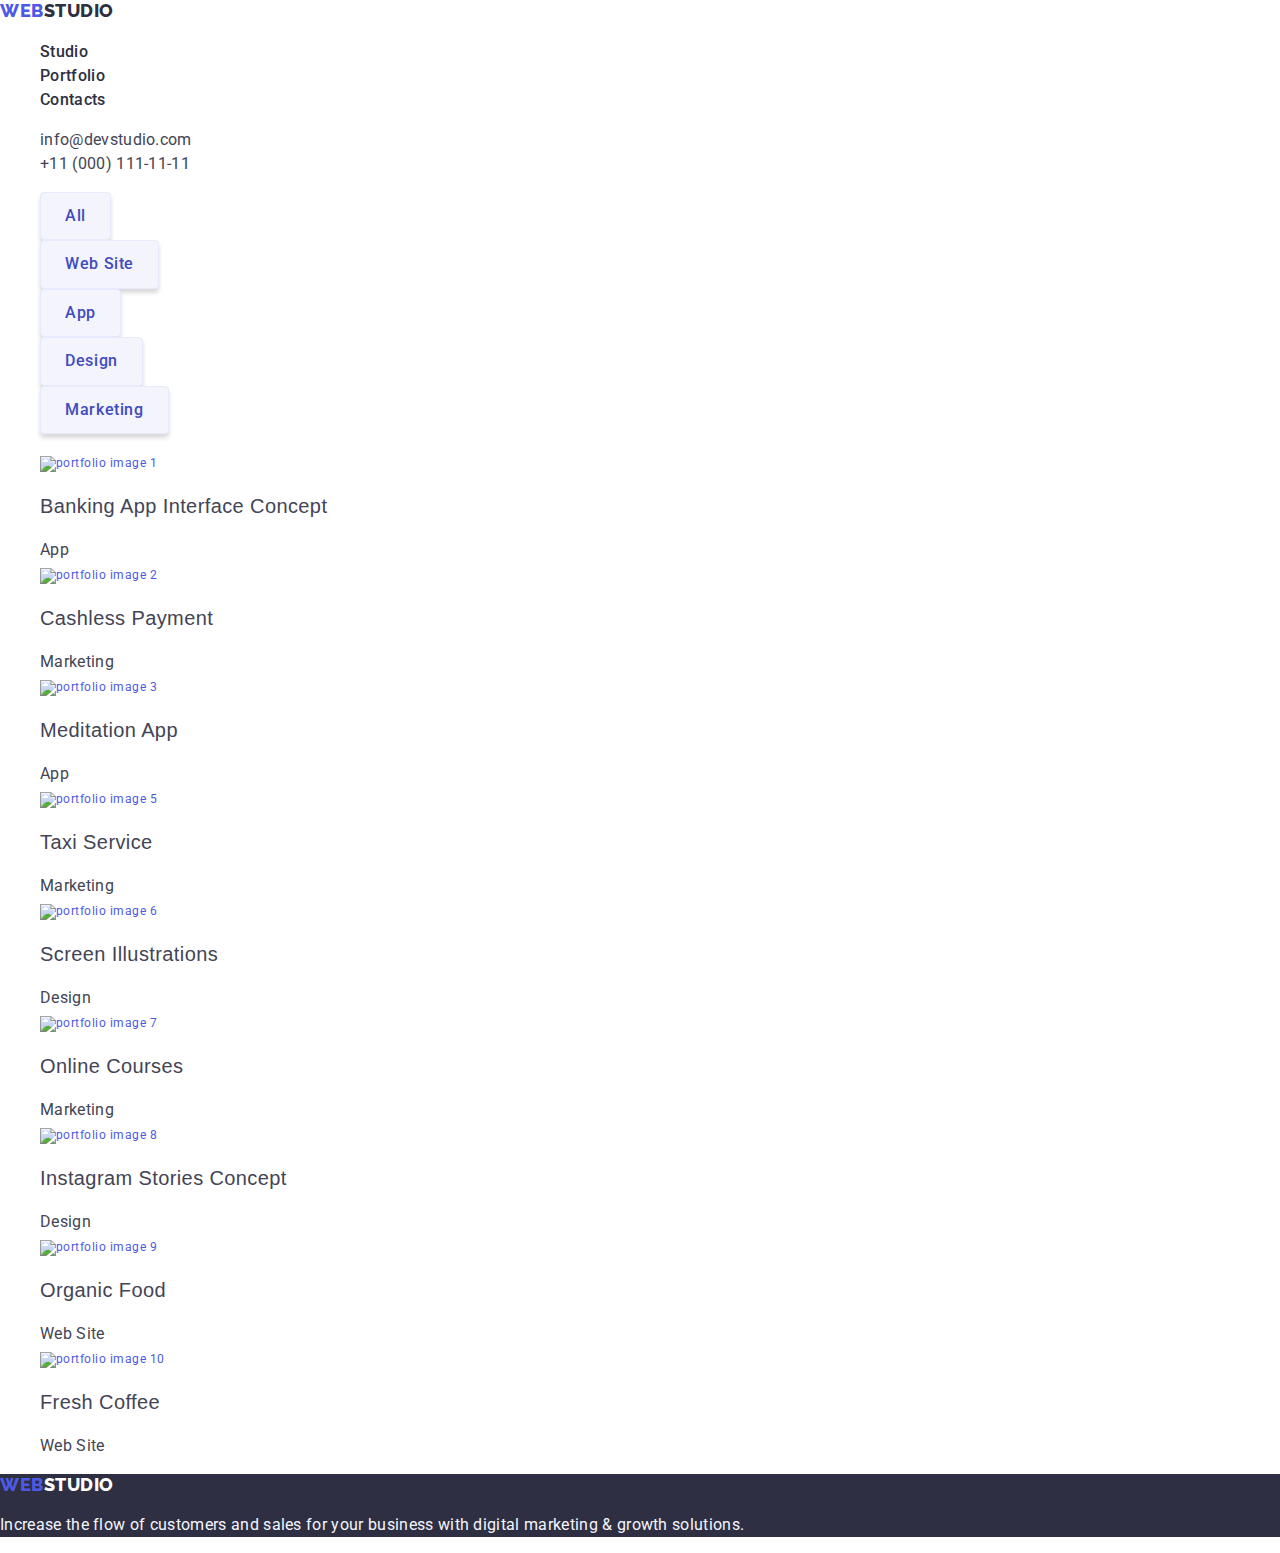
==== portfolio.html @ cdbbbee1 "updated fonts" ====
<!doctype html>
<html lang="en">
<head>
    <meta charset="UTF-8">
    <title>Web Studio</title>
    <!--fonts-->
    <link rel="preconnect" href="https://fonts.googleapis.com">
    <link rel="preconnect" href="https://fonts.gstatic.com" crossorigin>
    <link href="https://fonts.googleapis.com/css2?family=Raleway:wght@700&family=Roboto:wght@400;500;700&display=swap"
          rel="stylesheet">
    <!--fonts-->
    <link rel="stylesheet" type="text/css"
          href=" https://cdnjs.cloudflare.com/ajax/libs/modern-normalize/2.0.0/modern-normalize.min.css">
    <link rel="stylesheet" type="text/css" href="./css/styles.css">
</head>
<body>
<header>
    <nav>
        <a href="./index.html" class="logo">WEB<span>STUDIO</span></a>
        <ul>
            <li><a href="#">Studio</a></li>
            <li><a href="./portfolio.html">Portfolio</a></li>
            <li><a href="#">Contacts</a></li>
        </ul>
    </nav>
    <address>
        <ul>
            <li href="mailto:info@devstudio.com">info@devstudio.com</li>
            <li href="tel:+110001111111">+11 (000) 111-11-11</li>
        </ul>
    </address>
</header>
<main>
    <section class="filter">
        <ul>
            <li>
                <button type="button">All</button>
            </li>
            <li>
                <button type="button">Web Site</button>
            </li>
            <li>
                <button type="button">App</button>
            </li>
            <li>
                <button type="button">Design</button>
            </li>
            <li>
                <button type="button">Marketing</button>
            </li>
        </ul>
    </section>
    <section class="portfolio">
        <ul>
            <li><a href="#"><img src="images/portfolio/image1.jpg" alt="portfolio image 1"></a>
                <h3>Banking App Interface Concept</h3>
                App
            </li>
            <li><a href="#"><img src="images/portfolio/image2.jpg" alt="portfolio image 2"></a>
                <h3>Cashless Payment</h3>
                Marketing
            </li>
            <li><a href="#"><img src="images/portfolio/image3.jpg" alt="portfolio image 3"></a>
                <h3>Meditation App</h3>
                App
            </li>
            <li><a href="#"><img src="images/portfolio/image5.jpg" alt="portfolio image 5"></a>
                <h3>Taxi Service</h3>
                Marketing
            </li>
            <li><a href="#"><img src="images/portfolio/image6.jpg" alt="portfolio image 6"></a>
                <h3>Screen Illustrations</h3>
                Design
            </li>
            <li><a href="#"><img src="images/portfolio/image7.jpg" alt="portfolio image 7"></a>
                <h3>Online Courses</h3>
                Marketing
            </li>
            <li><a href="#"><img src="images/portfolio/image8.jpg" alt="portfolio image 8"></a>
                <h3>Instagram Stories Concept</h3>
                Design
            </li>
            <li><a href="#"><img src="images/portfolio/image9.jpg" alt="portfolio image 9"></a>
                <h3>Organic Food</h3>
                Web Site
            </li>
            <li><a href="#"><img src="images/portfolio/image10.jpg" alt="portfolio image 10"></a>
                <h3>Fresh Coffee</h3>
                Web Site
            </li>
        </ul>
    </section>

</main>
<footer>
    <a href="./index.html" class="logo">WEB<span>STUDIO</span></a>
    <p>Increase the flow of customers and sales for your business with digital marketing & growth solutions.</p>
</footer>
</body>
</html>
---- css/styles.css ----
:root {
    --iris: #4d5ae5;
    --ocean: #404bbf;
    --navy-blue: #2e2f42;
    --green: #31d0aa;
    --slate: #434455;
    --light-slate: #8e8f99;
    --cornflower: #e7e9fc;
    --cloud: #f4f4fd;
    --navy-blue-modal: rgba(46, 47, 66, 0.4);
    --grey: rgba(46, 47, 66, 0.7);
    --white: #fff;
    --dairy: #fcfcfc;
    --normal: #9747FF;
    --primary-font: "Roboto", sans-serif;
    --title-font: "Oswald", sans-serif;
    --logo-font: 'Raleway', sans-serif;
}

h1 {
    font-family: var(--title-font);
    font-weight: 700;
    font-size: 56px;
    line-height: 107%;
    letter-spacing: 0.02em;
    color: var(--navy-blue);
}

h2 {
    font-family: var(--title-font);
    font-weight: 700;
    font-size: 36px;
    line-height: 111%;
    letter-spacing: 0.02em;
    text-transform: capitalize;
    text-align: center;
    color: var(--navy-blue);
}

h3 {
    font-family: var(--title-font);
    font-weight: 500;
    font-size: 20px;
    line-height: 120%;
    letter-spacing: 0.02em;
}

body {
    font-family: var(--primary-font);
    font-weight: 500;
    font-size: 16px;
    line-height: 140%;
    color: var(--navy-blue);
}

p {
    font-family: inherit;
    font-weight: 400;
    font-size: 16px;
    line-height: 150%;
    letter-spacing: 0.02em;
    color: var(--slate);
}

.small {
    font-family: inherit;
    font-weight: 500;
    font-size: 16px;
    line-height: 140%;
    color: var(--navy-blue);
}

.medium {
    font-family: inherit;
    font-weight: 500;
    font-size: 16px;
    line-height: 150%;
    letter-spacing: 0.02em;
    color: var(--navy-blue);
}

button {
    font-family: inherit;
    font-weight: 500;
    font-size: 16px;
    line-height: 140%;
    box-shadow: 0 4px 4px 0 rgba(0, 0, 0, 0.15);
    background: var(--iris);
    color: var(--white);
    cursor: pointer;
    border-radius: 4px;
    padding: 16px 32px;
    letter-spacing: 0.04em;
}

button:hover {
    box-shadow: 0 4px 4px 0 rgba(0, 0, 0, 0.15);
    background: var(--ocean);
}

a {
    font-family: inherit;
    font-weight: 400;
    font-size: 12px;
    line-height: 133%;
    letter-spacing: 0.04em;
    text-decoration: none;
    text-decoration-skip-ink: none;
    color: var(--iris);
}

a:hover {
    text-decoration: underline;
}

a:active {
    font-family: inherit;
    font-weight: 500;
    font-size: 16px;
    line-height: 150%;
    letter-spacing: 0.02em;
    color: var(--ocean);
}

li {
    list-style-type: none;
}

nav {
    font-family: inherit;
    font-weight: 400;
    font-size: 16px;
    line-height: 150%;
    letter-spacing: 0.02em;
    color: var(--slate);
    cursor: pointer;
}

nav:active {
    font-family: inherit;
    font-weight: 500;
    font-size: 16px;
    line-height: 150%;
    letter-spacing: 0.02em;
    color: var(--ocean);
}

address {
    font-style: normal;
    cursor: pointer;
    font-weight: 400;
    font-size: 16px;
    line-height: 150%;
    letter-spacing: 0.02em;
    color: var(--slate);
}

address li:hover {
    color: var(--ocean);
}

address li:active {
    font-weight: 400;
}

.logo {
    font-family: var(--logo-font);
    font-weight: 800;
    font-size: 18px;
    line-height: 117%;
    letter-spacing: 0.03em;
    text-transform: uppercase;
    color: var(--iris);
}

.logo span {
    color: var(--navy-blue);
}

.logo:hover {
    text-decoration: none;
}


.team {
    text-align: center;
}


footer .logo span {
    color: #fff;
}

.filter button {
    border: 1px solid var(--cornflower);
    padding: 12px 24px;
    background-color: var(--cloud);
    color: var(--ocean);
}

.filter button:hover {
    border: 1px solid var(--cornflower);
    padding: 12px 24px;
    background-color: var(--ocean);
    color: var(--cloud);
}

nav ul li a {
    font-family: inherit;
    font-weight: 500;
    font-size: 16px;
    line-height: 150%;
    letter-spacing: 0.02em;
    color: var(--navy-blue);
}

nav ul li a:hover,
nav ul li a:active {
    color: var(--iris);
}

.visuality-hidden {
    position: absolute;
    width: 1px;
    height: 1px;
    margin: -1px;
    border: 0;
    padding: 0;
    white-space: nowrap;
    clip-path: inset(100%);
    clip: rect(0 0 0 0);
    overflow: hidden;
}

.portfolio li {
    color: var(--slate);
    font-weight: 400;
    font-size: 16px;
    line-height: 150%;
    letter-spacing: 0.02em;
}

footer {
    color: var(--cloud);
    background-color: var(--navy-blue)
}

footer p{
    color: var(--cloud);
}
.solutions {
    background-color: var(--navy-blue);
    text-align: center;
}

.solutions h1 {
    font-family: var(--title-font);
    font-weight: 700;
    font-size: 56px;
    line-height: 107%;
    letter-spacing: 0.02em;
    text-align: center;
    color: var(--white);
}
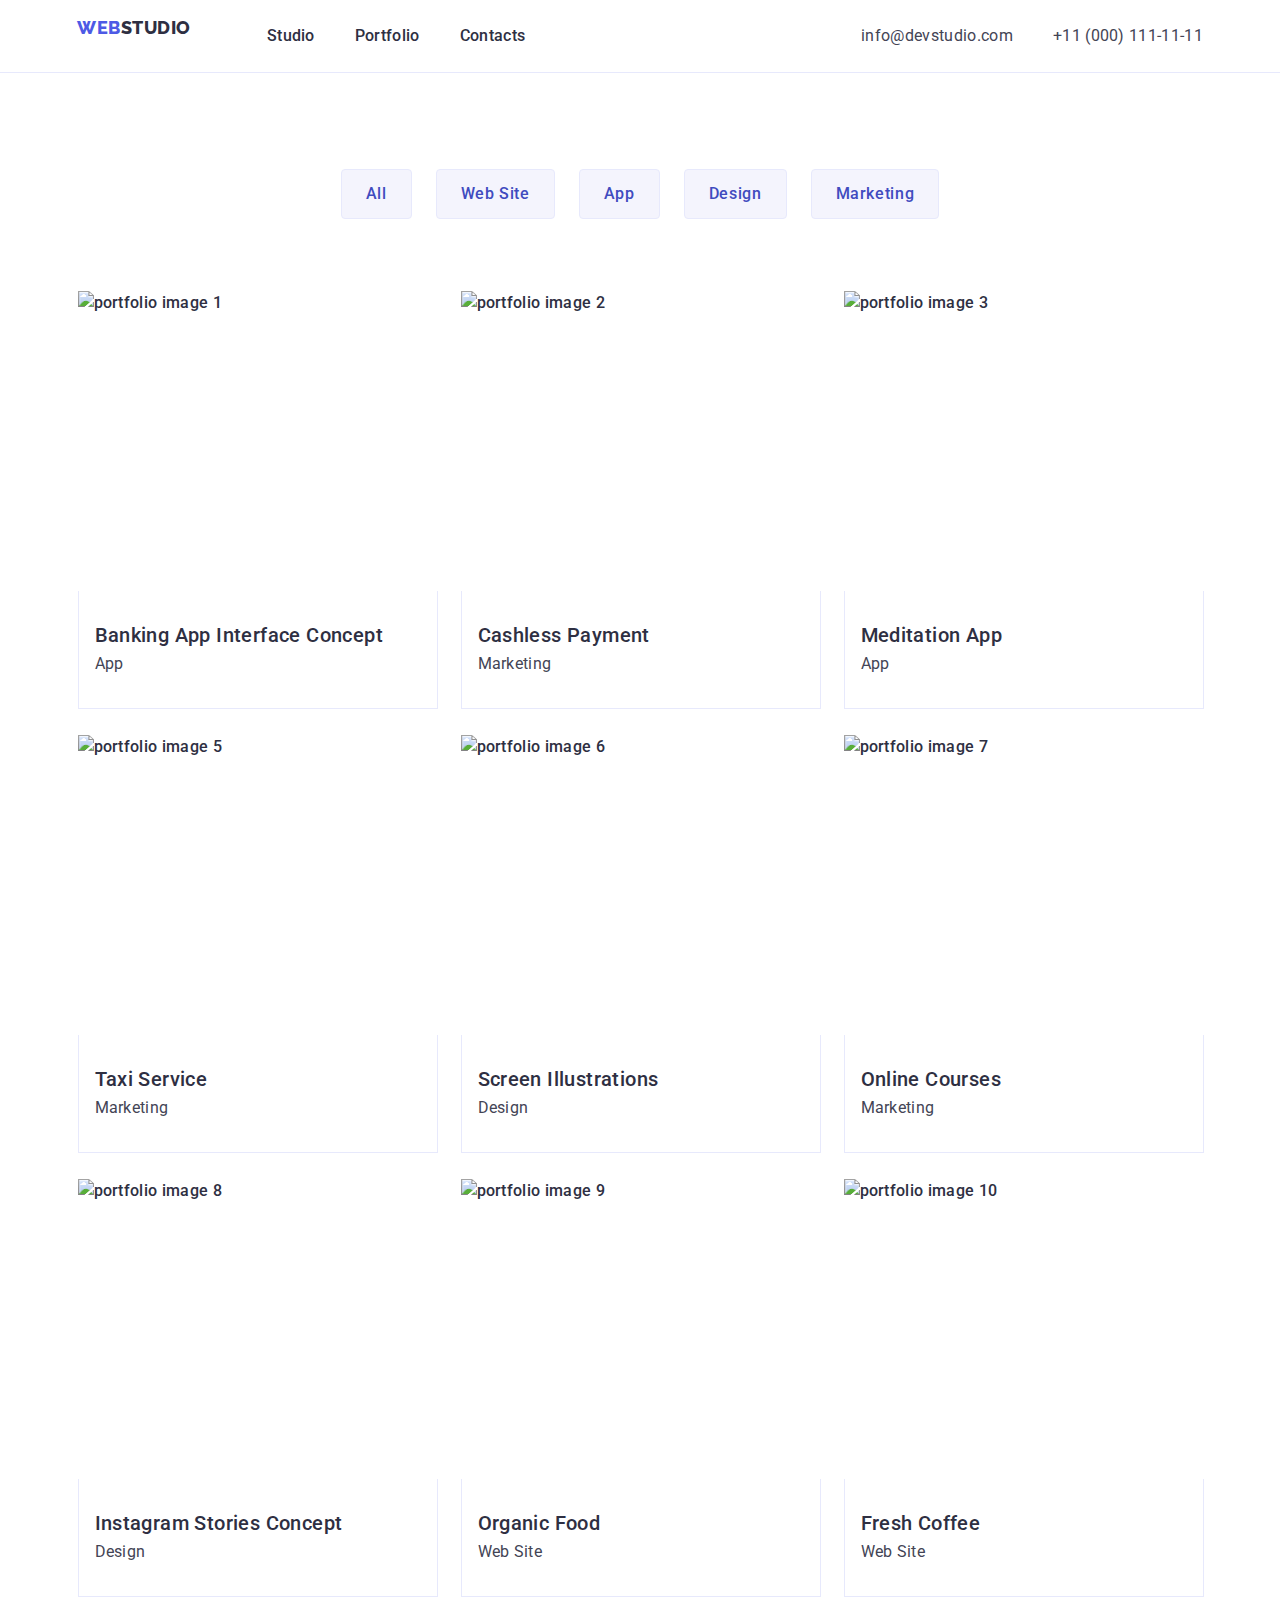
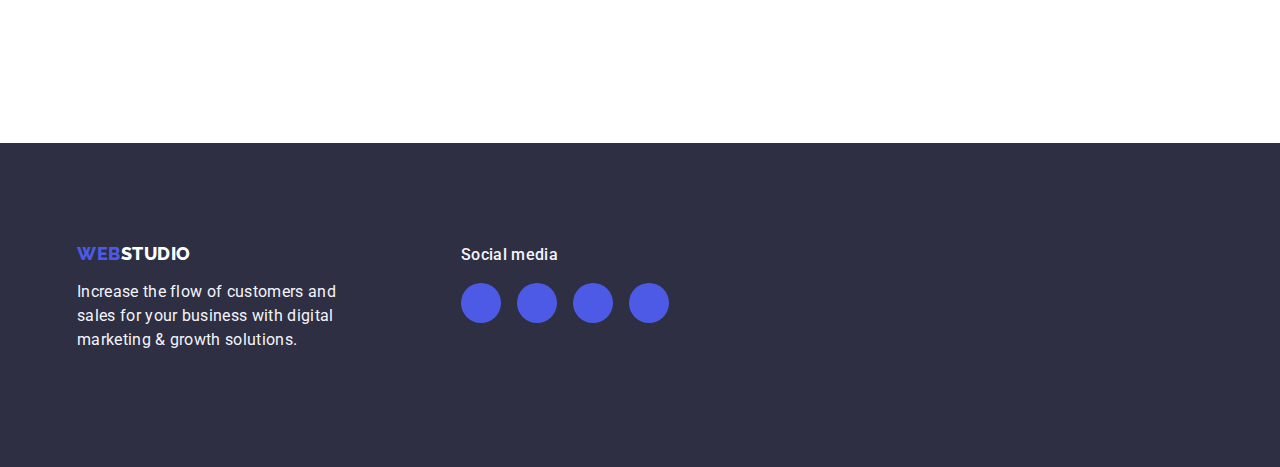
==== commit 51a53d03: "css" ====
--- a/portfolio.html
+++ b/portfolio.html
@@ -9,92 +9,165 @@
     <link href="https://fonts.googleapis.com/css2?family=Raleway:wght@700&family=Roboto:wght@400;500;700&display=swap"
           rel="stylesheet">
     <!--fonts-->
+
     <link rel="stylesheet" type="text/css"
           href=" https://cdnjs.cloudflare.com/ajax/libs/modern-normalize/2.0.0/modern-normalize.min.css">
     <link rel="stylesheet" type="text/css" href="./css/styles.css">
 </head>
 <body>
 <header>
-    <nav>
-        <a href="./index.html" class="logo">WEB<span>STUDIO</span></a>
-        <ul>
-            <li><a href="#">Studio</a></li>
-            <li><a href="./portfolio.html">Portfolio</a></li>
-            <li><a href="#">Contacts</a></li>
-        </ul>
-    </nav>
-    <address>
-        <ul>
-            <li href="mailto:info@devstudio.com">info@devstudio.com</li>
-            <li href="tel:+110001111111">+11 (000) 111-11-11</li>
-        </ul>
-    </address>
+    <div class="container">
+        <nav>
+            <a href="./index.html" class="logo">WEB<span>STUDIO</span></a>
+            <ul class="menu">
+                <li><a href="./index.html">Studio</a></li>
+                <li><a href="./portfolio.html">Portfolio</a></li>
+                <li><a href="#">Contacts</a></li>
+            </ul>
+        </nav>
+        <address>
+            <ul>
+                <li href="mailto:info@devstudio.com">info@devstudio.com</li>
+                <li href="tel:+110001111111">+11 (000) 111-11-11</li>
+            </ul>
+        </address>
+    </div>
 </header>
 <main>
     <section class="filter">
-        <ul>
-            <li>
-                <button type="button">All</button>
-            </li>
-            <li>
-                <button type="button">Web Site</button>
-            </li>
-            <li>
-                <button type="button">App</button>
-            </li>
-            <li>
-                <button type="button">Design</button>
-            </li>
-            <li>
-                <button type="button">Marketing</button>
-            </li>
-        </ul>
+        <h1 class="visuality-hidden">&nbsp;</h1>
+        <div class="container">
+            <ul>
+                <li>
+                    <button type="button">All</button>
+                </li>
+                <li>
+                    <button type="button">Web Site</button>
+                </li>
+                <li>
+                    <button type="button">App</button>
+                </li>
+                <li>
+                    <button type="button">Design</button>
+                </li>
+                <li>
+                    <button type="button">Marketing</button>
+                </li>
+            </ul>
+
+
+            <ul class="portfolio">
+                <li class="card">
+                    <a href="#"><img src="images/portfolio/image1.jpg" alt="portfolio image 1">
+                        <div class="card-content">
+                            <h3 class="medium">Banking App Interface Concept</h3>
+                            <p>App</p>
+                        </div>
+                    </a>
+                </li>
+                <li class="card"><a href="#"><img src="images/portfolio/image2.jpg" alt="portfolio image 2">
+                    <div class="card-content">
+                        <h3 class="medium">Cashless Payment</h3>
+                        <p> Marketing</p>
+                    </div>
+                </a>
+                </li>
+                <li class="card"><a href="#"><img src="images/portfolio/image3.jpg" alt="portfolio image 3">
+                    <div class="card-content">
+                        <h3 class="medium">Meditation App</h3>
+                        <p> App</p>
+                    </div>
+                </a>
+                </li>
+                <li class="card"><a href="#"><img src="images/portfolio/image5.jpg" alt="portfolio image 5">
+                    <div class="card-content">
+                        <h3 class="medium">Taxi Service</h3>
+                        <p> Marketing</p>
+                    </div>
+                </a>
+                </li>
+                <li class="card"><a href="#"><img src="images/portfolio/image6.jpg" alt="portfolio image 6">
+                    <div class="card-content">
+                        <h3 class="medium">Screen Illustrations</h3>
+                        <p>Design</p>
+                    </div>
+                </a>
+                </li>
+                <li class="card">
+                    <a href="#">
+
+                        <img src="images/portfolio/image7.jpg" alt="portfolio image 7">
+                        <div class="card-content"><h3 class="medium">Online Courses</h3>
+                            <p> Marketing</p>
+                        </div>
+                    </a>
+                </li>
+                <li class="card">
+                    <a href="#">
+
+                        <img src="images/portfolio/image8.jpg" alt="portfolio image 8">
+                        <div class="card-content">
+                            <h3 class="medium">Instagram Stories Concept</h3>
+                            <p>Design</p>
+                        </div>
+
+                    </a>
+                </li>
+                <li class="card">
+                    <a href="#"><img src="images/portfolio/image9.jpg" alt="portfolio image 9">
+                        <div class="card-content">
+                            <h3 class="medium">Organic Food</h3>
+                            <p>Web Site</p>
+                        </div>
+                    </a>
+                </li>
+                <li class="card">
+                    <a href="#"><img src="images/portfolio/image10.jpg" alt="portfolio image 10">
+                        <div class="card-content">
+                            <h3 class="medium">Fresh Coffee</h3>
+                            <p>Web Site</p>
+                        </div>
+                    </a>
+                </li>
+            </ul>
+        </div>
     </section>
-    <section class="portfolio">
-        <ul>
-            <li><a href="#"><img src="images/portfolio/image1.jpg" alt="portfolio image 1"></a>
-                <h3>Banking App Interface Concept</h3>
-                App
-            </li>
-            <li><a href="#"><img src="images/portfolio/image2.jpg" alt="portfolio image 2"></a>
-                <h3>Cashless Payment</h3>
-                Marketing
-            </li>
-            <li><a href="#"><img src="images/portfolio/image3.jpg" alt="portfolio image 3"></a>
-                <h3>Meditation App</h3>
-                App
-            </li>
-            <li><a href="#"><img src="images/portfolio/image5.jpg" alt="portfolio image 5"></a>
-                <h3>Taxi Service</h3>
-                Marketing
-            </li>
-            <li><a href="#"><img src="images/portfolio/image6.jpg" alt="portfolio image 6"></a>
-                <h3>Screen Illustrations</h3>
-                Design
-            </li>
-            <li><a href="#"><img src="images/portfolio/image7.jpg" alt="portfolio image 7"></a>
-                <h3>Online Courses</h3>
-                Marketing
-            </li>
-            <li><a href="#"><img src="images/portfolio/image8.jpg" alt="portfolio image 8"></a>
-                <h3>Instagram Stories Concept</h3>
-                Design
-            </li>
-            <li><a href="#"><img src="images/portfolio/image9.jpg" alt="portfolio image 9"></a>
-                <h3>Organic Food</h3>
-                Web Site
-            </li>
-            <li><a href="#"><img src="images/portfolio/image10.jpg" alt="portfolio image 10"></a>
-                <h3>Fresh Coffee</h3>
-                Web Site
-            </li>
-        </ul>
-    </section>
-
 </main>
 <footer>
-    <a href="./index.html" class="logo">WEB<span>STUDIO</span></a>
-    <p>Increase the flow of customers and sales for your business with digital marketing & growth solutions.</p>
+    <div class="container">
+        <div class="footer-wrapper">
+            <div>
+                <a href="./index.html" class="logo">WEB<span>STUDIO</span></a>
+                <p class="footer-p">Increase the flow of customers and sales for your business with digital marketing & growth
+                    solutions.</p>
+            </div>
+            <div class="social-footer">
+                <h5>Social media</h5>
+                <div class="footer-social-wrapper">
+                    <div class="social-wrapper">
+                        <svg height="16px" width="16px">
+                            <use href="./images/icons.svg#icon-instagram"></use>
+                        </svg>
+                    </div>
+                    <div class="social-wrapper">
+                        <svg height="12px" width="12px">
+                            <use href="./images/icons.svg#icon-twitter"></use>
+                        </svg>
+                    </div>
+                    <div class="social-wrapper">
+                        <svg height="16px" width="16px">
+                            <use href="./images/icons.svg#icon-facebook"></use>
+                        </svg>
+                    </div>
+                    <div class="social-wrapper">
+                        <svg height="16px" width="16px">
+                            <use href="./images/icons.svg#icon-linkedin"></use>
+                        </svg>
+                    </div>
+                </div>
+            </div>
+        </div>
+    </div>
 </footer>
 </body>
 </html>--- a/css/styles.css
+++ b/css/styles.css
@@ -1,5 +1,4 @@
 
- 
 :root {
     --iris: #4d5ae5;
     --ocean: #404bbf;
@@ -19,6 +18,16 @@
     --logo-font: 'Raleway', sans-serif;
 }
 
+h1,
+h2,
+h3,
+h4,
+h5,
+h6 {
+    margin: 0;
+}
+
+
 h1 {
     font-family: var(--title-font);
     font-weight: 700;
@@ -28,6 +37,11 @@
     color: var(--navy-blue);
 }
 
+ul {
+    margin: 0;
+    padding: 0;
+}
+
 h2 {
     font-family: var(--title-font);
     font-weight: 700;
@@ -40,11 +54,12 @@
 }
 
 h3 {
-    font-family: var(--title-font);
+    /*font-family: var(--primary-font);*/
     font-weight: 500;
     font-size: 20px;
     line-height: 120%;
     letter-spacing: 0.02em;
+    color: var(--navy-blue);
 }
 
 body {
@@ -53,9 +68,16 @@
     font-size: 16px;
     line-height: 140%;
     color: var(--navy-blue);
+    margin: 0;
+    padding: 0;
+}
+
+img {
+    display: block;
 }
 
 p {
+    margin: 0;
     font-family: inherit;
     font-weight: 400;
     font-size: 16px;
@@ -86,7 +108,7 @@
     font-weight: 500;
     font-size: 16px;
     line-height: 140%;
-    box-shadow: 0 4px 4px 0 rgba(0, 0, 0, 0.15);
+    /*box-shadow: 0 4px 4px 0 rgba(0, 0, 0, 0.15);*/
     background: var(--iris);
     color: var(--white);
     cursor: pointer;
@@ -128,41 +150,10 @@
     list-style-type: none;
 }
 
+
 nav {
-    font-family: inherit;
-    font-weight: 400;
-    font-size: 16px;
-    line-height: 150%;
-    letter-spacing: 0.02em;
-    color: var(--slate);
-    cursor: pointer;
-}
-
-nav:active {
-    font-family: inherit;
-    font-weight: 500;
-    font-size: 16px;
-    line-height: 150%;
-    letter-spacing: 0.02em;
-    color: var(--ocean);
-}
-
-address {
-    font-style: normal;
-    cursor: pointer;
-    font-weight: 400;
-    font-size: 16px;
-    line-height: 150%;
-    letter-spacing: 0.02em;
-    color: var(--slate);
-}
-
-address li:hover {
-    color: var(--ocean);
-}
-
-address li:active {
-    font-weight: 400;
+    display: flex;
+    align-items: center;
 }
 
 .logo {
@@ -173,6 +164,8 @@
     letter-spacing: 0.03em;
     text-transform: uppercase;
     color: var(--iris);
+    margin-right: 76px;
+    flex-wrap: wrap;
 }
 
 .logo span {
@@ -183,42 +176,47 @@
     text-decoration: none;
 }
 
-
 .team {
+    padding: 120px 0 120px 0;
     text-align: center;
-}
-
+    background: var(--cloud);
+}
+ .logo{
+     display: block;
+    margin-bottom: 16px;
+}
 
 footer .logo span {
     color: #fff;
 }
 
-.filter button {
-    border: 1px solid var(--cornflower);
-    padding: 12px 24px;
-    background-color: var(--cloud);
-    color: var(--ocean);
-}
-
-.filter button:hover {
-    border: 1px solid var(--cornflower);
-    padding: 12px 24px;
-    background-color: var(--ocean);
-    color: var(--cloud);
-}
-
-nav ul li a {
-    font-family: inherit;
-    font-weight: 500;
-    font-size: 16px;
-    line-height: 150%;
-    letter-spacing: 0.02em;
-    color: var(--navy-blue);
-}
-
-nav ul li a:hover,
-nav ul li a:active {
+.filter{
+    padding-top: 96px;
+    padding-bottom: 72px;
+
+}
+
+.filter ul {
+    display: flex;
+    gap: 24px;
+    justify-content: center;
+    margin-bottom: 72px;
+}
+
+.filter a {
+    font-family: inherit;
+    font-weight: 500;
+    font-size: 16px;
+    line-height: 150%;
+    letter-spacing: 0.02em;
+    color: var(--navy-blue);
+    cursor: pointer;
+}
+
+.filter a:hover,
+.filter a:active {
     color: var(--iris);
+    text-decoration: none;
 }
 
 .visuality-hidden {
@@ -234,12 +232,65 @@
     overflow: hidden;
 }
 
-.portfolio li {
+.li {
     color: var(--slate);
     font-weight: 400;
     font-size: 16px;
     line-height: 150%;
     letter-spacing: 0.02em;
+}
+
+.portfolio {
+    display: flex;
+    align-content: center;
+    flex-wrap: wrap;
+    margin: 0;
+    list-style: none;
+
+}
+
+.portfolio .card {
+    display: flex;
+    width: 359px;
+    height: 420px;
+    /*padding-bottom: 32px;*/
+    flex-direction: column;
+    align-items: flex-start;
+    gap: 32px;
+    flex-shrink: 0;
+
+}
+
+.card-content {
+    border: 1px solid var(--cornflower);
+    border-top: none;
+    padding: 32px 16px;
+}
+
+.portfolio img {
+    width: 360px;
+    height: 300px;
+    flex-shrink: 0;
+}
+
+.portfolio h3 {
+    font-family: var(--primary-font);
+    font-size: 20px;
+    font-style: normal;
+    font-weight: 500;
+    line-height: 24px; /* 120% */
+    letter-spacing: 0.4px;
+
+}
+
+.portfolio p {
+    font-family: var(--primary-font);
+    font-size: 16px;
+    font-style: normal;
+    font-weight: 400;
+    line-height: 24px; /* 150% */
+    letter-spacing: 0.32px;
+    margin-top: 5px;
 }
 
 footer {
@@ -247,15 +298,36 @@
     background-color: var(--navy-blue)
 }
 
-footer p{
+footer p {
     color: var(--cloud);
 }
+
 .solutions {
-    background-color: var(--navy-blue);
     text-align: center;
-}
-
-.solutions h1 {
+
+    background-position: center;
+    background-size: cover;
+    background-image: linear-gradient(rgba(46, 47, 66, 0.7),
+    rgba(46, 47, 66, 0.7)),url('../images/people_in_the_office.jpeg');
+
+}
+
+
+.solutions div {
+    padding: 188px  0;
+    flex-direction: column;
+    justify-content: center;
+    align-items: center;
+    gap: 10%
+
+}
+
+.solutions .container button {
+    width: 169px;
+    height: 56px;
+}
+
+h1 {
     font-family: var(--title-font);
     font-weight: 700;
     font-size: 56px;
@@ -263,4 +335,290 @@
     letter-spacing: 0.02em;
     text-align: center;
     color: var(--white);
-}+}
+
+.main-title{
+    margin-bottom: 48px;
+}
+
+button {
+    border: 1px solid var(--cornflower);
+    padding: 12px 24px;
+    background-color: var(--cloud);
+    color: var(--ocean);
+    font-family: var(--primary-font);
+    font-weight: 500;
+    font-size: 16px;
+    line-height: 150%;
+    letter-spacing: 0.04em;
+}
+
+button:hover {
+    border: 1px solid var(--cornflower);
+    padding: 12px 24px;
+    color: var(--cloud);
+    background-color: var(--ocean);
+}
+
+/*index button*/
+.solutions button {
+    color: var(--cloud);
+    background-color: var(--ocean);
+    box-shadow: 0 4px 4px 0 rgba(0, 0, 0, 0.15);
+    background: var(--iris);
+    border: 0px;
+}
+
+.solutions button:hover {
+    color: var(--cloud);
+    background-color: var(--ocean);
+    box-shadow: 0 4px 4px 0 rgba(0, 0, 0, 0.15);
+}
+
+/*index button*/
+
+.container {
+    margin: 0 auto;
+    padding: 0 16px;
+    width: 1158px;
+    flex-shrink: 0;
+}
+header{
+    border-bottom: 1px solid var(--cornflower);
+}
+header .container {
+    display: flex;
+    align-items: center;
+}
+
+.menu {
+    display: flex;
+    gap: 40px;
+}
+
+address {
+    margin-left: auto;
+}
+
+address ul {
+    font-style: normal;
+    cursor: pointer;
+    font-weight: 400;
+    font-size: 16px;
+    line-height: 150%;
+    display: flex;
+    letter-spacing: 0.02em;
+    color: var(--slate);
+    gap: 40px;
+    margin: 0;
+    padding: 0;
+}
+
+
+address li:hover {
+    color: var(--ocean);
+}
+
+address li:active {
+    font-weight: 400;
+}
+
+.vision {
+    display: flex;
+    padding: 120px 0;
+    gap:24px;
+}
+.vision h3{
+    margin-bottom: 8px;
+}
+
+.benefits {
+    display: flex;
+    gap: 16px;  /* якщо 24 то не поміщається три картинки у рядок*/
+    padding: 0  0 120px 0;
+    flex-wrap: wrap;
+    margin: 0;
+    list-style: none;
+ }
+
+.benefits .item {
+    width: calc((100% - 32px) / 3)
+}
+
+.benefits-h2{
+    margin-bottom: 72px;
+}
+
+
+.team-list {
+    margin-top: 72px;
+    display: flex;
+    padding-left: 0;
+}
+
+.team-list .card {
+    flex-direction: column;
+    justify-content: center;
+    align-items: center;
+    margin-right: 24px;
+    width: calc((100%) / 4);
+    border-radius: 0px 0px 4px 4px;
+    background: #FFF;
+    box-shadow: 0px 1px 6px 0px rgba(46, 47, 66, 0.08), 0px 1px 1px 0px rgba(46, 47, 66, 0.16), 0px 2px 1px 0px rgba(46, 47, 66, 0.08);
+}
+
+.team-card-content{
+    padding: 32px 0 32px 0;
+}
+
+.team-card-content h3{
+    margin-bottom: 8px;
+}
+
+
+footer {
+    padding: 100px 0  100px 0;
+    background-color: var(--navy-blue);
+}
+
+.footer-p {
+    width: 264px !important;
+    font-family: var(--primary-font);
+    font-size: 16px;
+    font-style: normal;
+    font-weight: 400;
+    line-height: 24px; /* 150% */
+    letter-spacing: 0.32px;
+
+}
+
+
+.menu a {
+    display: block;
+    font-family: var(--primary-font);
+    font-weight: 500;
+    font-size: 16px;
+    line-height: 150%;
+    letter-spacing: 0.02em;
+    color: var(--navy-blue);
+    cursor: pointer;
+    padding: 24px 0;
+
+
+}
+
+.menu a:hover {
+    text-decoration: none !important;
+    font-family: inherit;
+    font-weight: 500;
+    font-size: 16px;
+    line-height: 150%;
+    padding: 24px 0;
+    letter-spacing: 0.02em;
+    color: var(--ocean);
+}
+.vision-div{
+    height: 112px;
+    width: 100%;
+    background-color: #F4F4FD ;
+    position: relative;text-align: center;
+    display: flex;
+    align-items: center;
+    justify-content: center;
+    margin-bottom: 22px;
+    border: 1px solid rgba(255, 255, 255, 0.5);
+}
+.vision-icon{
+    height: 64px;
+}
+
+
+.social-wrapper {
+    width: 40px;
+    height: 40px;
+    display: flex;
+    background-color: var( --iris);
+    align-items: center;
+    justify-content: center;
+    margin-bottom: 22px;
+    border-radius: 50%;
+}
+.social-footer h5 {
+    color: var(--WHITE);
+    font-family: var(--primary-font);
+    margin-bottom: 16px;
+    font-size: 16px;
+    font-weight: 500;
+    line-height: 24px;
+    letter-spacing: 0.02em;
+    text-align: left;
+}
+
+.footer-wrapper{
+    gap: 120px;
+    display: flex;
+    align-items: self-start;
+    justify-content: left;
+ }
+.footer-social-wrapper {
+    display: flex;
+    align-items: center;
+    justify-content: center;
+    margin-bottom: 22px;
+    gap: 16px;
+    align-content: center;
+
+}
+.footer-social-wrapper .social-wrapper:hover{
+    background-color: var(--green);
+    cursor: pointer;
+}
+
+.social-main{
+    margin-top: 8px;
+    align-items: center;
+    justify-content: center;
+    display: flex;
+    gap:24px;
+    align-content: center;
+}
+
+.customers{
+    /*display: flex;*/
+    /*align-items: center;*/
+}
+
+.customers h2 {
+    margin-top: 120px;
+    margin-bottom: 72px;
+    text-align: center;
+    width: 100%;
+}
+
+.customers-wrapper{
+    margin-top: 72px;
+    margin-bottom: 120px;
+    display: inline-flex;
+    gap:24px;
+    align-content: center;
+    align-items: center;
+    justify-content: center;
+}
+
+.customer-card{
+    width: 168px;
+    height: 88px;
+    display: flex;
+    align-items: center;
+    justify-content: center;
+    align-content: center;
+    border: 1px solid var(--light-slate);
+    fill: var(--light-slate);
+}
+
+.customer-card:hover {
+    border: 1px solid var(--ocean);
+    color: var(--ocean);
+    cursor: pointer; fill: var(--ocean)!important;
+}
+
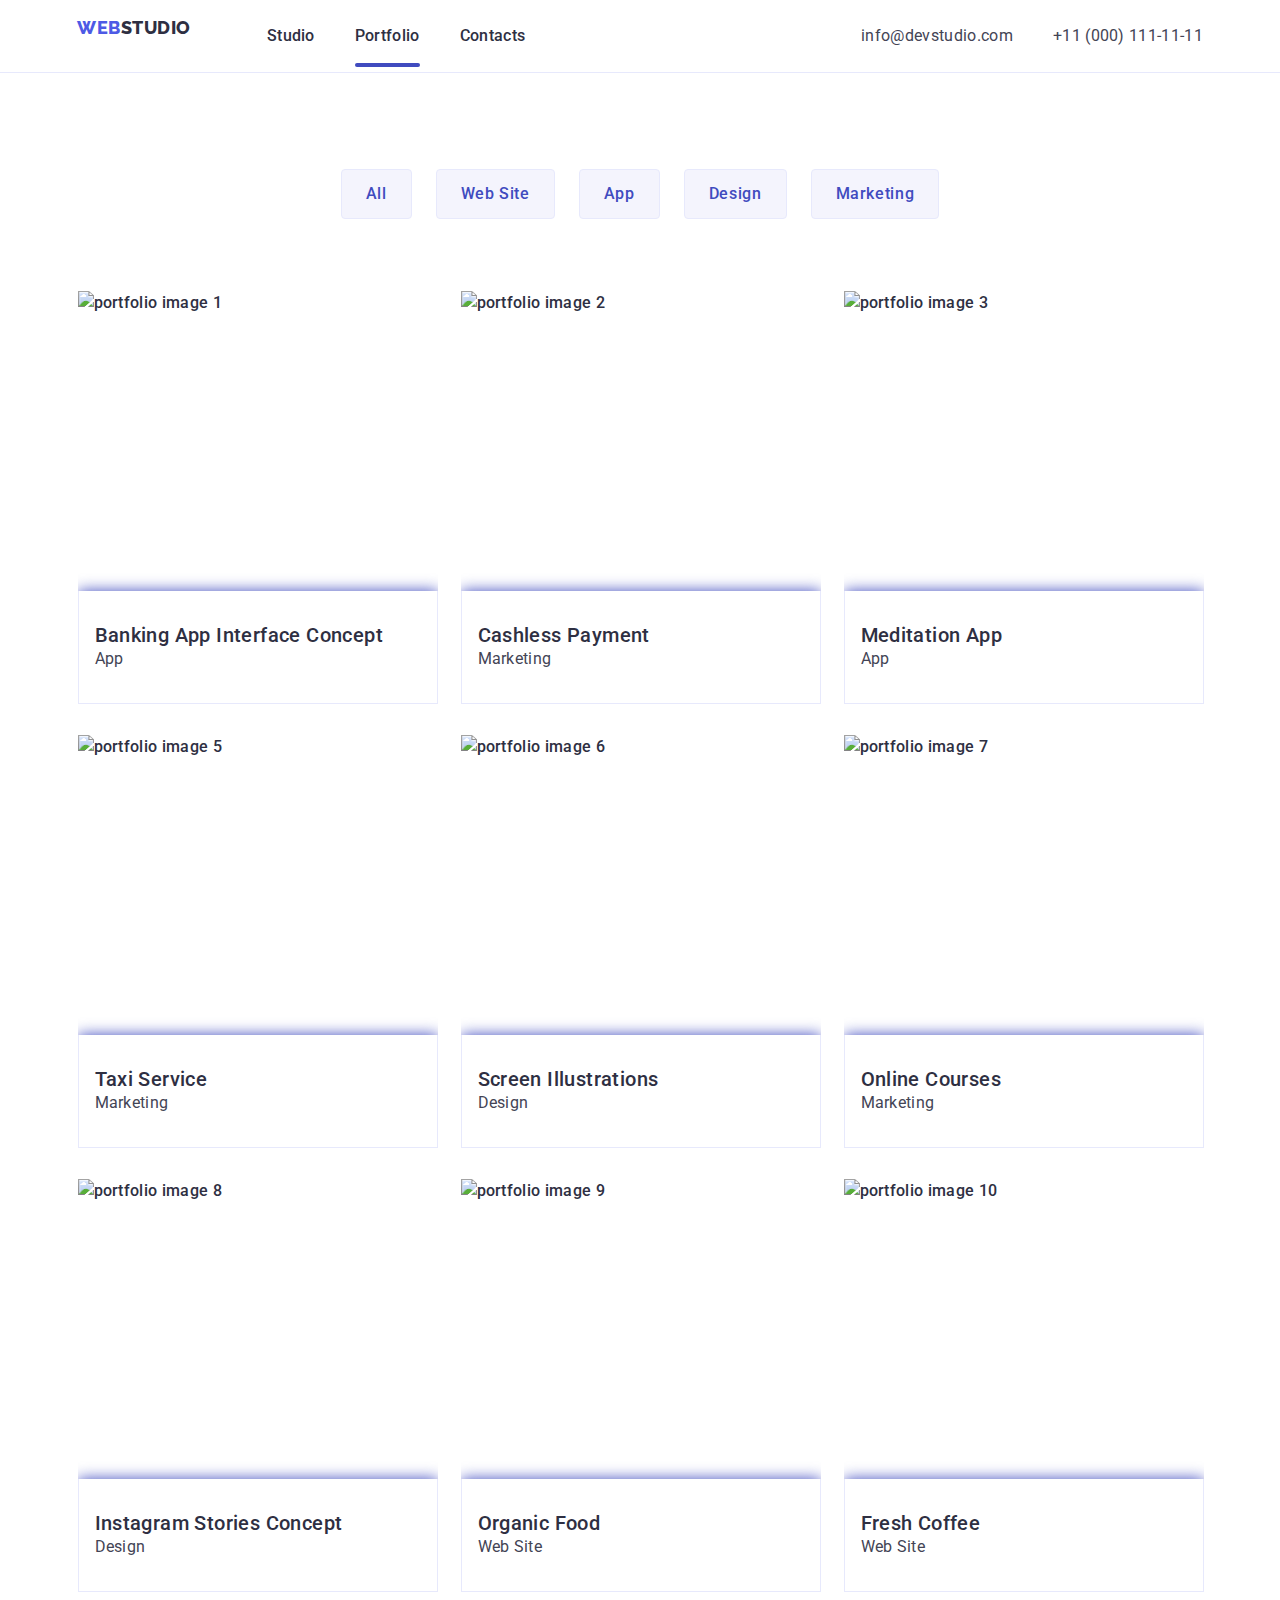
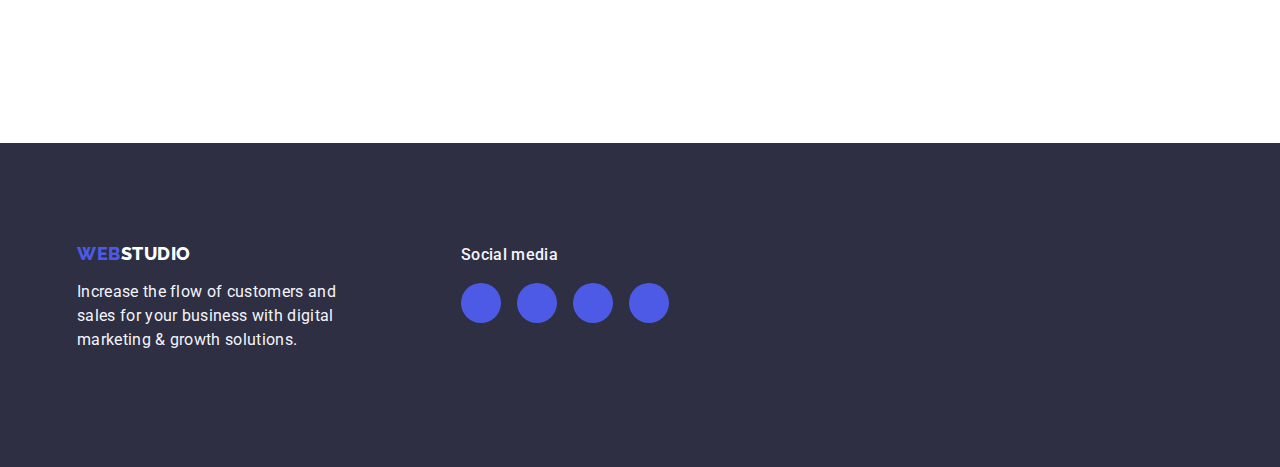
==== commit bb5797ca: "portfolio transition added" ====
--- a/portfolio.html
+++ b/portfolio.html
@@ -20,9 +20,10 @@
         <nav>
             <a href="./index.html" class="logo">WEB<span>STUDIO</span></a>
             <ul class="menu">
-                <li><a href="./index.html">Studio</a></li>
-                <li><a href="./portfolio.html">Portfolio</a></li>
-                <li><a href="#">Contacts</a></li>
+                <li class="header-menu-item"><a href="./index.html" class="header-menu-link">Studio</a></li>
+                <li class="header-menu-item"><a href="./portfolio.html" class="header-menu-link current">Portfolio</a>
+                </li>
+                <li class="header-menu-item"><a href="#" class="header-menu-link">Contacts</a></li>
             </ul>
         </nav>
         <address>
@@ -58,35 +59,60 @@
 
             <ul class="portfolio">
                 <li class="card">
-                    <a href="#"><img src="images/portfolio/image1.jpg" alt="portfolio image 1">
+                    <a href="#">
+                        <div class="portfolio-box">
+                            <img src="images/portfolio/image1.jpg" alt="portfolio image 1">
+                            <p class="overlay">14 Stylish and User-Friendly App Design Concepts · Task Manager App ·
+                                Calorie Tracker App · Exotic Fruit Ecommerce App · Cloud Storage App</p>
+                        </div>
                         <div class="card-content">
                             <h3 class="medium">Banking App Interface Concept</h3>
                             <p>App</p>
                         </div>
                     </a>
                 </li>
-                <li class="card"><a href="#"><img src="images/portfolio/image2.jpg" alt="portfolio image 2">
+                <li class="card"><a href="#">
+                    <div class="portfolio-box">
+                        <img src="images/portfolio/image2.jpg" alt="portfolio image 2">
+                        <p class="overlay">14 Stylish and User-Friendly App Design Concepts · Task Manager App · Calorie
+                            Tracker App · Exotic Fruit Ecommerce App · Cloud Storage App</p>
+                    </div>
                     <div class="card-content">
                         <h3 class="medium">Cashless Payment</h3>
                         <p> Marketing</p>
                     </div>
                 </a>
                 </li>
-                <li class="card"><a href="#"><img src="images/portfolio/image3.jpg" alt="portfolio image 3">
+                <li class="card"><a href="#">
+                    <div class="portfolio-box">
+                        <img src="images/portfolio/image3.jpg" alt="portfolio image 3">
+                        <p class="overlay">14 Stylish and User-Friendly App Design Concepts · Task Manager App ·
+                            Calorie Tracker App · Exotic Fruit Ecommerce App · Cloud Storage App</p>
+                    </div>
                     <div class="card-content">
                         <h3 class="medium">Meditation App</h3>
                         <p> App</p>
                     </div>
                 </a>
                 </li>
-                <li class="card"><a href="#"><img src="images/portfolio/image5.jpg" alt="portfolio image 5">
+                <li class="card"><a href="#">
+                    <div class="portfolio-box">
+                        <img src="images/portfolio/image5.jpg" alt="portfolio image 5">
+                        <p class="overlay">14 Stylish and User-Friendly App Design Concepts · Task Manager App ·
+                            Calorie Tracker App · Exotic Fruit Ecommerce App · Cloud Storage App</p>
+                    </div>
                     <div class="card-content">
                         <h3 class="medium">Taxi Service</h3>
                         <p> Marketing</p>
                     </div>
                 </a>
                 </li>
-                <li class="card"><a href="#"><img src="images/portfolio/image6.jpg" alt="portfolio image 6">
+                <li class="card"><a href="#">
+                    <div class="portfolio-box">
+                        <img src="images/portfolio/image6.jpg" alt="portfolio image 6">
+                        <p class="overlay">14 Stylish and User-Friendly App Design Concepts · Task Manager App ·
+                            Calorie Tracker App · Exotic Fruit Ecommerce App · Cloud Storage App</p>
+                    </div>
                     <div class="card-content">
                         <h3 class="medium">Screen Illustrations</h3>
                         <p>Design</p>
@@ -95,8 +121,11 @@
                 </li>
                 <li class="card">
                     <a href="#">
-
-                        <img src="images/portfolio/image7.jpg" alt="portfolio image 7">
+                        <div class="portfolio-box">
+                            <img src="images/portfolio/image7.jpg" alt="portfolio image 7">
+                            <p class="overlay">14 Stylish and User-Friendly App Design Concepts · Task Manager App ·
+                                Calorie Tracker App · Exotic Fruit Ecommerce App · Cloud Storage App</p>
+                        </div>
                         <div class="card-content"><h3 class="medium">Online Courses</h3>
                             <p> Marketing</p>
                         </div>
@@ -104,8 +133,11 @@
                 </li>
                 <li class="card">
                     <a href="#">
-
-                        <img src="images/portfolio/image8.jpg" alt="portfolio image 8">
+                        <div class="portfolio-box">
+                            <img src="images/portfolio/image8.jpg" alt="portfolio image 8">
+                            <p class="overlay">14 Stylish and User-Friendly App Design Concepts · Task Manager App ·
+                                Calorie Tracker App · Exotic Fruit Ecommerce App · Cloud Storage App</p>
+                        </div>
                         <div class="card-content">
                             <h3 class="medium">Instagram Stories Concept</h3>
                             <p>Design</p>
@@ -114,7 +146,12 @@
                     </a>
                 </li>
                 <li class="card">
-                    <a href="#"><img src="images/portfolio/image9.jpg" alt="portfolio image 9">
+                    <a href="#">
+                        <div class="portfolio-box">
+                            <img src="images/portfolio/image9.jpg" alt="portfolio image 9">
+                            <p class="overlay">14 Stylish and User-Friendly App Design Concepts · Task Manager App ·
+                                Calorie Tracker App · Exotic Fruit Ecommerce App · Cloud Storage App</p>
+                        </div>
                         <div class="card-content">
                             <h3 class="medium">Organic Food</h3>
                             <p>Web Site</p>
@@ -122,7 +159,12 @@
                     </a>
                 </li>
                 <li class="card">
-                    <a href="#"><img src="images/portfolio/image10.jpg" alt="portfolio image 10">
+                    <a href="#">
+                        <div class="portfolio-box">
+                            <img src="images/portfolio/image10.jpg" alt="portfolio image 10">
+                            <p class="overlay">14 Stylish and User-Friendly App Design Concepts · Task Manager App ·
+                                Calorie Tracker App · Exotic Fruit Ecommerce App · Cloud Storage App</p>
+                        </div>
                         <div class="card-content">
                             <h3 class="medium">Fresh Coffee</h3>
                             <p>Web Site</p>
@@ -138,7 +180,8 @@
         <div class="footer-wrapper">
             <div>
                 <a href="./index.html" class="logo">WEB<span>STUDIO</span></a>
-                <p class="footer-p">Increase the flow of customers and sales for your business with digital marketing & growth
+                <p class="footer-p">Increase the flow of customers and sales for your business with digital marketing &
+                    growth
                     solutions.</p>
             </div>
             <div class="social-footer">
--- a/css/styles.css
+++ b/css/styles.css
@@ -16,6 +16,8 @@
     --primary-font: "Roboto", sans-serif;
     --title-font: "Oswald", sans-serif;
     --logo-font: 'Raleway', sans-serif;
+    --trns-slow: 600ms ease-out;
+    --trns-fast: 300ms ease-in;
 }
 
 h1,
@@ -290,7 +292,6 @@
     font-weight: 400;
     line-height: 24px; /* 150% */
     letter-spacing: 0.32px;
-    margin-top: 5px;
 }
 
 footer {
@@ -622,3 +623,143 @@
     cursor: pointer; fill: var(--ocean)!important;
 }
 
+.header-menu-link {
+    position: relative;
+    display: block;
+    padding: 32px 0;
+    font-weight: 500;
+    line-height: 1.14;
+
+   /*transition-property: color;*/
+   /* transition-duration: 500ms;*/
+   /* transition-timing-function: ease-in;*/
+   /* transition-delay: 2s;  */
+    transition: var(--trns-fast);
+    transition-property: color;
+}
+/* Active state */
+.header-menu-link:hover,
+.header-menu-link:focus {
+    color: rgb(var(--ocean));
+}
+.header-menu-link::after {
+    content: '';
+    position: absolute;
+    left: 0;
+    bottom: 5px;
+    display: block;
+    width: 100%;
+    height: 4px;
+    border-radius: 2px;
+    background-color: transparent;
+
+}
+
+.header-menu-link.current::after {
+    content: '';
+    display: block;
+    width: 100%;
+    height: 4px;
+    border-radius: 2px;
+    background-color: var(--ocean);
+
+}
+
+.header-menu-link:hover::after {
+    content: '';
+    margin-top: 20px;
+    background-color: var(--ocean);
+    transition: background-color .5s;
+}
+
+/*Modal*/
+
+/*.backdrop {*/
+/*    position: fixed;*/
+/*    inset: 0;*/
+
+/*    background-color: rgba(var(--primary-cl), 0.5);*/
+/*    backdrop-filter: blur(2px);*/
+
+/*    !* opacity: 1;*/
+/*    visibility: visible;*/
+/*    pointer-events: initial; *!*/
+
+/*    transition: var(--trns-slow);*/
+/*    transition-property: opacity, visibility;*/
+/*    transition-delay: 0ms;*/
+/*}*/
+/*.backdrop.is-hidden {*/
+/*    opacity: 0;*/
+/*    visibility: hidden;*/
+/*    pointer-events: none;*/
+/*    transition-delay: 500ms;*/
+/*}*/
+/*.modal {*/
+/*    position: absolute;*/
+/*    top: 50%;*/
+/*    left: 50%;*/
+/*    transform: translateX(-50%) translateY(-50%) scale(1);*/
+/*    width: 408px;*/
+/*    min-height: 584px;*/
+/*    background-color: rgb(var(--white-cl));*/
+/*    border-radius: 15px;*/
+/*    transition-duration: 300ms;*/
+/*    transition-timing-function: cubic-bezier(0.42, 0, 0.21, 1.5);*/
+/*    transition-property: transform, opacity;*/
+/*    transition-delay: 600ms;*/
+/*}*/
+
+/*.backdrop.is-hidden .modal {*/
+/*    transform: translateX(-50%) translateY(-50%) scale(0.3);*/
+/*    opacity: 0;*/
+/*    transition-delay: 0ms;*/
+/*}*/
+/*.modal-btn {*/
+/*    position: absolute;*/
+/*    top: 24px;*/
+/*    right: 24px;*/
+/*    display: flex;*/
+/*    justify-content: center;*/
+/*    align-items: center;*/
+/*    padding: 0;*/
+/*    background-color: transparent;*/
+/*    border: none;*/
+/*}*/
+/*.modal-btn-icon {*/
+/*}*/
+.portfolio-box{
+    position: relative;
+    overflow: hidden;
+}
+.overlay {
+    position: absolute;
+    top: 0;
+    left: 0;
+    transform: translateY(100%);
+    width: 100%;
+    height: 100%;
+    display: flex;
+    justify-content: center;
+    align-items: center;
+    padding: 40px;
+
+    font-size: 14px;
+    line-height: 1.28;
+    letter-spacing: -0.02em;
+    color: var(--light, #fafafa);
+    background-color: var(--ocean);
+    /*background-image: linear-gradient(*/
+    /*        165deg,*/
+    /*        rgba(253, 253, 255, 0.1) 3.97%,*/
+    /*        rgba(8, 2, 21, 0) 109.76%*/
+    /*);*/
+    /*backdrop-filter: blur(7.5px);*/
+    filter: blur(7.5px);
+    transition: 400ms ease-in 0s, 300ms ease-in-out 600ms;
+    transition-property: transform, filter;
+}
+.card:hover .overlay {
+    transform: translateY(0);
+    filter: blur(0px);
+}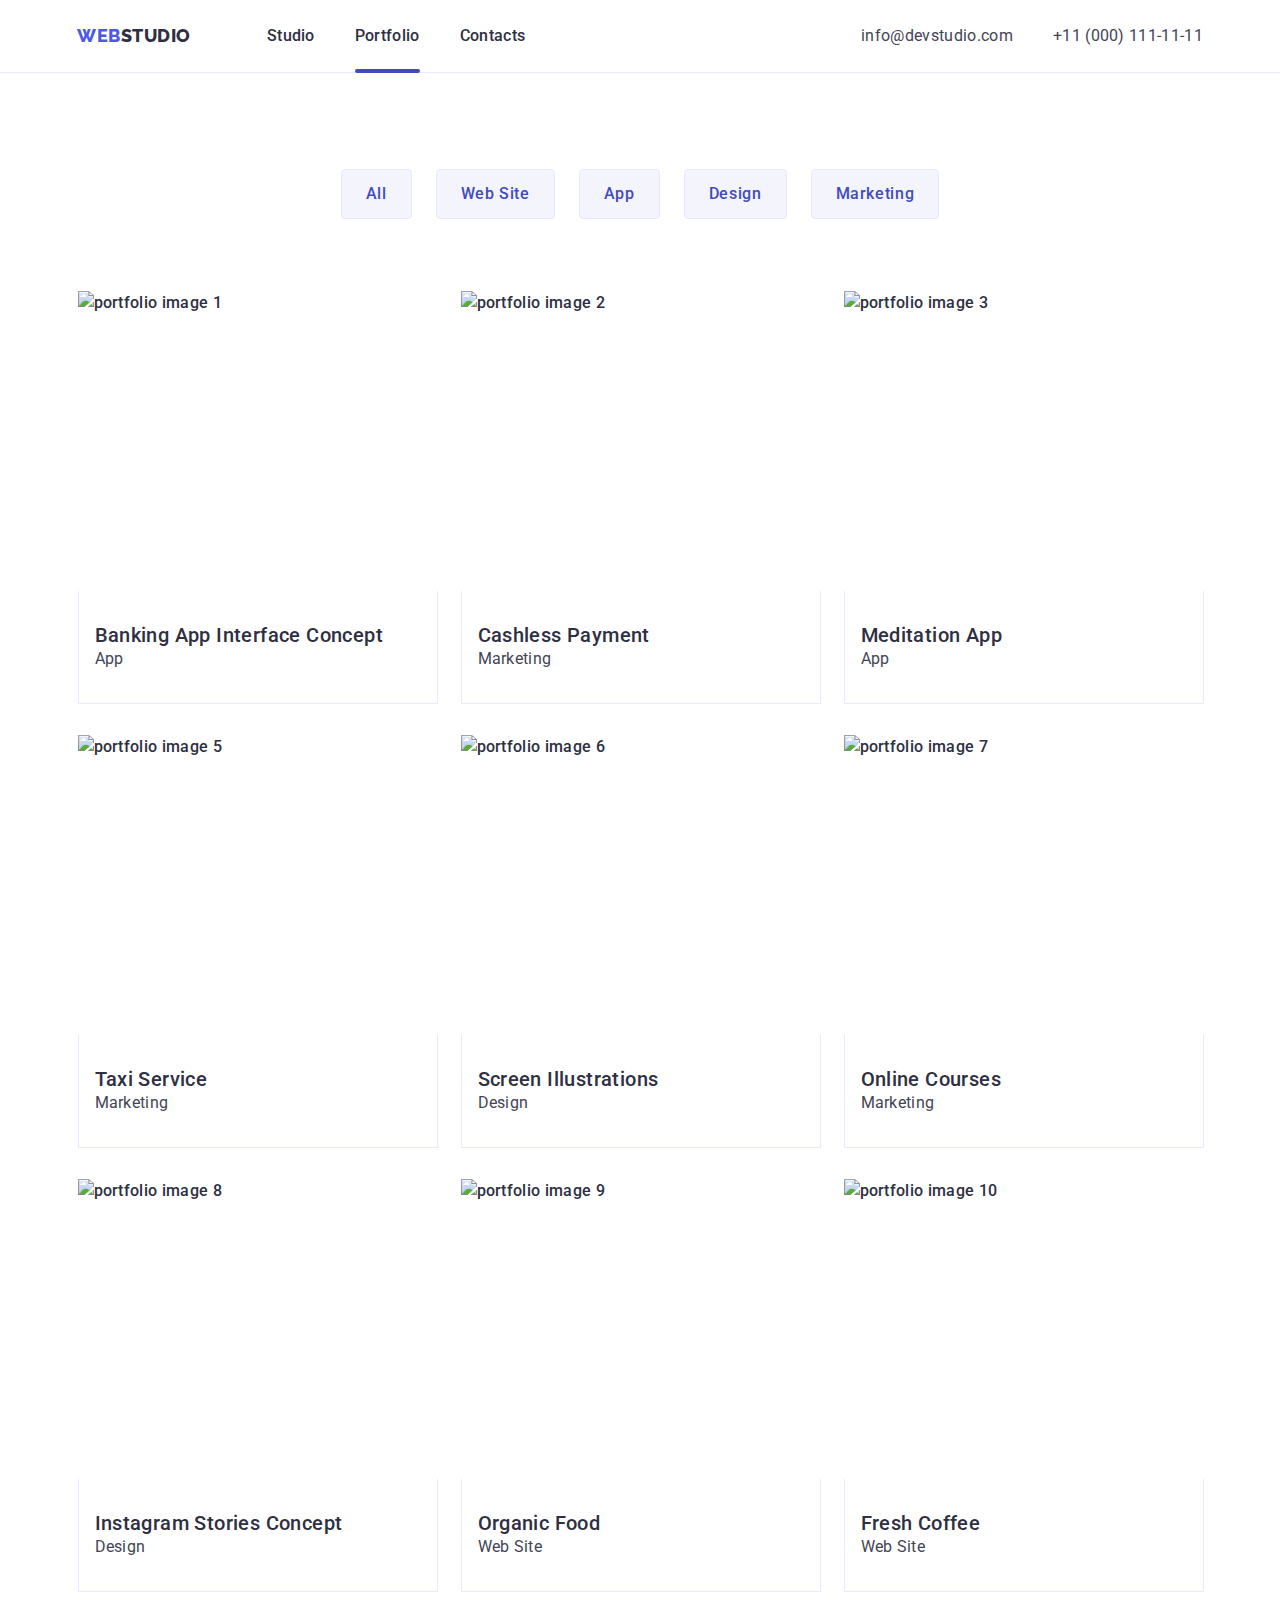
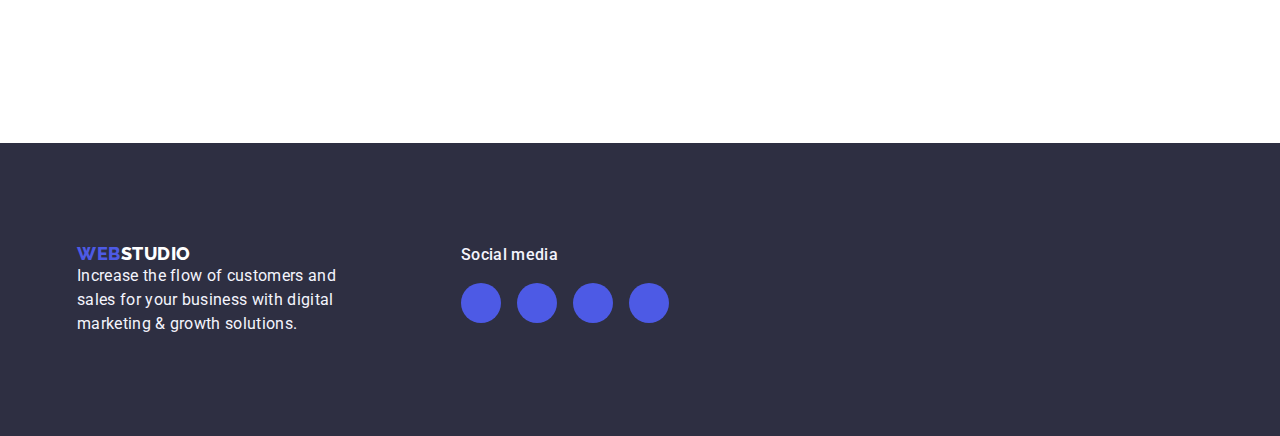
==== commit 0bd2bc0f: "updated" ====
--- a/portfolio.html
+++ b/portfolio.html
@@ -180,34 +180,33 @@
         <div class="footer-wrapper">
             <div>
                 <a href="./index.html" class="logo">WEB<span>STUDIO</span></a>
-                <p class="footer-p">Increase the flow of customers and sales for your business with digital marketing &
-                    growth
+                <p class="footer-p">Increase the flow of customers and sales for your business with digital marketing & growth
                     solutions.</p>
             </div>
             <div class="social-footer">
-                <h5>Social media</h5>
-                <div class="footer-social-wrapper">
-                    <div class="social-wrapper">
-                        <svg height="16px" width="16px">
+                <p>Social media</p>
+                <ul class="footer-social-wrapper">
+                    <li class="social-wrapper">
+                        <svg height="24px" width="24px">
                             <use href="./images/icons.svg#icon-instagram"></use>
                         </svg>
-                    </div>
-                    <div class="social-wrapper">
-                        <svg height="12px" width="12px">
+                    </li>
+                    <li class="social-wrapper">
+                        <svg height="24px" width="24px">
                             <use href="./images/icons.svg#icon-twitter"></use>
                         </svg>
-                    </div>
-                    <div class="social-wrapper">
-                        <svg height="16px" width="16px">
+                    </li>
+                    <li class="social-wrapper">
+                        <svg height="24px" width="24px">
                             <use href="./images/icons.svg#icon-facebook"></use>
                         </svg>
-                    </div>
-                    <div class="social-wrapper">
-                        <svg height="16px" width="16px">
+                    </li>
+                    <li class="social-wrapper">
+                        <svg height="24px" width="24px">
                             <use href="./images/icons.svg#icon-linkedin"></use>
                         </svg>
-                    </div>
-                </div>
+                    </li>
+                </ul>
             </div>
         </div>
     </div>
--- a/css/styles.css
+++ b/css/styles.css
@@ -17,7 +17,7 @@
     --title-font: "Oswald", sans-serif;
     --logo-font: 'Raleway', sans-serif;
     --trns-slow: 600ms ease-out;
-    --trns-fast: 300ms ease-in;
+    --trns-fast: 250ms cubic-bezier(0.4, 0, 0.2, 1);
 }
 
 h1,
@@ -122,6 +122,7 @@
 button:hover {
     box-shadow: 0 4px 4px 0 rgba(0, 0, 0, 0.15);
     background: var(--ocean);
+    transition: background-color var(--trns-fast);
 }
 
 a {
@@ -185,7 +186,6 @@
 }
  .logo{
      display: block;
-    margin-bottom: 16px;
 }
 
 footer .logo span {
@@ -216,9 +216,13 @@
 }
 
 .filter a:hover,
-.filter a:active {
-    color: var(--iris);
+.filter a:active,
+
+{
+    /*color: var(--iris);*/
     text-decoration: none;
+
+
 }
 
 .visuality-hidden {
@@ -305,7 +309,7 @@
 
 .solutions {
     text-align: center;
-
+    padding: 188px  0;
     background-position: center;
     background-size: cover;
     background-image: linear-gradient(rgba(46, 47, 66, 0.7),
@@ -315,7 +319,7 @@
 
 
 .solutions div {
-    padding: 188px  0;
+
     flex-direction: column;
     justify-content: center;
     align-items: center;
@@ -354,11 +358,15 @@
     letter-spacing: 0.04em;
 }
 
-button:hover {
+button:hover,
+button:focus {
     border: 1px solid var(--cornflower);
     padding: 12px 24px;
     color: var(--cloud);
     background-color: var(--ocean);
+    transition: var(--trns-fast);
+    transition-property: background, color;
+    cursor: pointer;
 }
 
 /*index button*/
@@ -370,10 +378,13 @@
     border: 0px;
 }
 
-.solutions button:hover {
+.solutions button:hover,
+.solutions button:focus  {
     color: var(--cloud);
     background-color: var(--ocean);
     box-shadow: 0 4px 4px 0 rgba(0, 0, 0, 0.15);
+    transition-property: background-color, box-shadow;
+    transition-duration:  var(--trns-fast);
 }
 
 /*index button*/
@@ -418,6 +429,9 @@
 
 address li:hover {
     color: var(--ocean);
+    transition-property: color;
+    transition: var(--trns-fast);
+    cursor: pointer;
 }
 
 address li:active {
@@ -468,6 +482,15 @@
     box-shadow: 0px 1px 6px 0px rgba(46, 47, 66, 0.08), 0px 1px 1px 0px rgba(46, 47, 66, 0.16), 0px 2px 1px 0px rgba(46, 47, 66, 0.08);
 }
 
+.team-list .card:hover{
+    box-shadow:
+            0px 2px 1px 0px rgba(46, 47, 66, 0.08),
+            0px 1px 1px 0px rgba(46, 47, 66, 0.16),
+            0px 1px 6px 0px rgba(46, 47, 66, 0.08);
+
+     transition: box-shadow var(--trns-fast);
+}
+
 .team-card-content{
     padding: 32px 0 32px 0;
 }
@@ -517,6 +540,7 @@
     padding: 24px 0;
     letter-spacing: 0.02em;
     color: var(--ocean);
+    transition: color var(--trns-fast);
 }
 .vision-div{
     height: 112px;
@@ -541,18 +565,18 @@
     background-color: var( --iris);
     align-items: center;
     justify-content: center;
-    margin-bottom: 22px;
     border-radius: 50%;
 }
-.social-footer h5 {
+.social-footer p {
     color: var(--WHITE);
     font-family: var(--primary-font);
+    font-size: 16px;
+    font-weight: 500;
+    line-height: 24px;
+    letter-spacing: 0.02em;
+    text-align: left;
     margin-bottom: 16px;
-    font-size: 16px;
-    font-weight: 500;
-    line-height: 24px;
-    letter-spacing: 0.02em;
-    text-align: left;
+
 }
 
 .footer-wrapper{
@@ -565,13 +589,15 @@
     display: flex;
     align-items: center;
     justify-content: center;
-    margin-bottom: 22px;
     gap: 16px;
     align-content: center;
+    background-color:inherit;
 
 }
 .footer-social-wrapper .social-wrapper:hover{
     background-color: var(--green);
+    transition-property: background-color, color;
+    transition: var(--trns-fast);
     cursor: pointer;
 }
 
@@ -585,20 +611,19 @@
 }
 
 .customers{
-    /*display: flex;*/
-    /*align-items: center;*/
+    padding-top: 120px;
+    padding-bottom:120px;
 }
 
 .customers h2 {
-    margin-top: 120px;
+
     margin-bottom: 72px;
     text-align: center;
     width: 100%;
 }
 
 .customers-wrapper{
-    margin-top: 72px;
-    margin-bottom: 120px;
+
     display: inline-flex;
     gap:24px;
     align-content: center;
@@ -617,10 +642,18 @@
     fill: var(--light-slate);
 }
 
-.customer-card:hover {
+.customer-card:hover, .customer-card:focus{
     border: 1px solid var(--ocean);
     color: var(--ocean);
     cursor: pointer; fill: var(--ocean)!important;
+    transition-property: color;
+    transition: var(--trns-fast);
+}
+.customer-card a{
+    height: 100%;
+    width: 100%;
+    align-content: center;
+    text-align: center;
 }
 
 .header-menu-link {
@@ -641,14 +674,16 @@
 .header-menu-link:hover,
 .header-menu-link:focus {
     color: rgb(var(--ocean));
+    transition: color var(--trns-fast);
 }
 .header-menu-link::after {
     content: '';
     position: absolute;
     left: 0;
-    bottom: 5px;
+    bottom: -1px;
     display: block;
     width: 100%;
+    color: var(--ocean);
     height: 4px;
     border-radius: 2px;
     background-color: transparent;
@@ -665,69 +700,14 @@
 
 }
 
-.header-menu-link:hover::after {
+.header-menu-link:hover::after,
+.header-menu-link:focus::after{
     content: '';
     margin-top: 20px;
     background-color: var(--ocean);
-    transition: background-color .5s;
-}
-
-/*Modal*/
-
-/*.backdrop {*/
-/*    position: fixed;*/
-/*    inset: 0;*/
-
-/*    background-color: rgba(var(--primary-cl), 0.5);*/
-/*    backdrop-filter: blur(2px);*/
-
-/*    !* opacity: 1;*/
-/*    visibility: visible;*/
-/*    pointer-events: initial; *!*/
-
-/*    transition: var(--trns-slow);*/
-/*    transition-property: opacity, visibility;*/
-/*    transition-delay: 0ms;*/
-/*}*/
-/*.backdrop.is-hidden {*/
-/*    opacity: 0;*/
-/*    visibility: hidden;*/
-/*    pointer-events: none;*/
-/*    transition-delay: 500ms;*/
-/*}*/
-/*.modal {*/
-/*    position: absolute;*/
-/*    top: 50%;*/
-/*    left: 50%;*/
-/*    transform: translateX(-50%) translateY(-50%) scale(1);*/
-/*    width: 408px;*/
-/*    min-height: 584px;*/
-/*    background-color: rgb(var(--white-cl));*/
-/*    border-radius: 15px;*/
-/*    transition-duration: 300ms;*/
-/*    transition-timing-function: cubic-bezier(0.42, 0, 0.21, 1.5);*/
-/*    transition-property: transform, opacity;*/
-/*    transition-delay: 600ms;*/
-/*}*/
-
-/*.backdrop.is-hidden .modal {*/
-/*    transform: translateX(-50%) translateY(-50%) scale(0.3);*/
-/*    opacity: 0;*/
-/*    transition-delay: 0ms;*/
-/*}*/
-/*.modal-btn {*/
-/*    position: absolute;*/
-/*    top: 24px;*/
-/*    right: 24px;*/
-/*    display: flex;*/
-/*    justify-content: center;*/
-/*    align-items: center;*/
-/*    padding: 0;*/
-/*    background-color: transparent;*/
-/*    border: none;*/
-/*}*/
-/*.modal-btn-icon {*/
-/*}*/
+    transition: background-color var(--trns-fast);
+}
+
 .portfolio-box{
     position: relative;
     overflow: hidden;
@@ -743,23 +723,90 @@
     justify-content: center;
     align-items: center;
     padding: 40px;
-
     font-size: 14px;
     line-height: 1.28;
     letter-spacing: -0.02em;
     color: var(--light, #fafafa);
     background-color: var(--ocean);
-    /*background-image: linear-gradient(*/
-    /*        165deg,*/
-    /*        rgba(253, 253, 255, 0.1) 3.97%,*/
-    /*        rgba(8, 2, 21, 0) 109.76%*/
-    /*);*/
-    /*backdrop-filter: blur(7.5px);*/
-    filter: blur(7.5px);
-    transition: 400ms ease-in 0s, 300ms ease-in-out 600ms;
+    opacity: 0.9;
+    transition: 400ms ease-in 0s, 300ms var(--trns-fast);
     transition-property: transform, filter;
 }
-.card:hover .overlay {
+.card:hover .overlay,
+.card:focus .overlay{
     transform: translateY(0);
     filter: blur(0px);
-}+}
+
+.backdrop {
+    position: fixed;
+    inset: 0;
+    background: rgba(46, 47, 66, 0.4);
+    visibility: visible;
+    pointer-events: initial;
+    transition: var(--trns-slow);
+    transition-property: opacity, visibility;
+    transition-delay: 0ms;
+}
+.backdrop.is-hidden {
+    opacity: 0;
+    visibility: hidden;
+    pointer-events: none;
+    transition-delay: 500ms;
+}
+.modal {
+    position: absolute;
+    top: 50%;
+    left: 50%;
+    transform: translateX(-50%) translateY(-50%) scale(1);
+    width: 408px;
+    min-height: 584px;
+    background-color:  var(--dairy);
+    border-radius: 4px;
+     opacity: 100%;
+    transition-duration: 300ms;
+    transition-timing-function: cubic-bezier(0.42, 0, 0.21, 1.5);
+    transition-property: transform, opacity;
+    transition-delay: 600ms;
+}
+
+.backdrop.is-hidden .modal {
+    transform: translateX(-50%) translateY(-50%) scale(0.3);
+    opacity: 0;
+    transition-delay: 0ms;
+}
+.modal-btn {
+    display: flex;
+    padding: 5px;
+    border-radius: 50%;
+    position: absolute;
+    top: 24px;
+    right: 24px;
+    box-shadow:
+        0px 2px 1px 0px rgba(0, 0, 0, 0.2),
+        0px 1px 3px 0px rgba(0, 0, 0, 0.12),
+        0px 1px 1px 0px rgba(0, 0, 0, 0.14);
+}
+.modal-btn svg{
+    background-color:var( --cornflower);
+    fill: var(--naviblue);
+}
+.modal-btn:hover {
+    display: flex;
+    padding: 5px;
+    border-radius: 50%;
+    position: absolute;
+    opacity: 50%;
+    top: 24px;
+    right: 24px;
+    cursor: pointer;
+    background-color: #fff;
+}
+
+.modal-btn-icon {
+
+
+}
+/* #endregion */
+
+
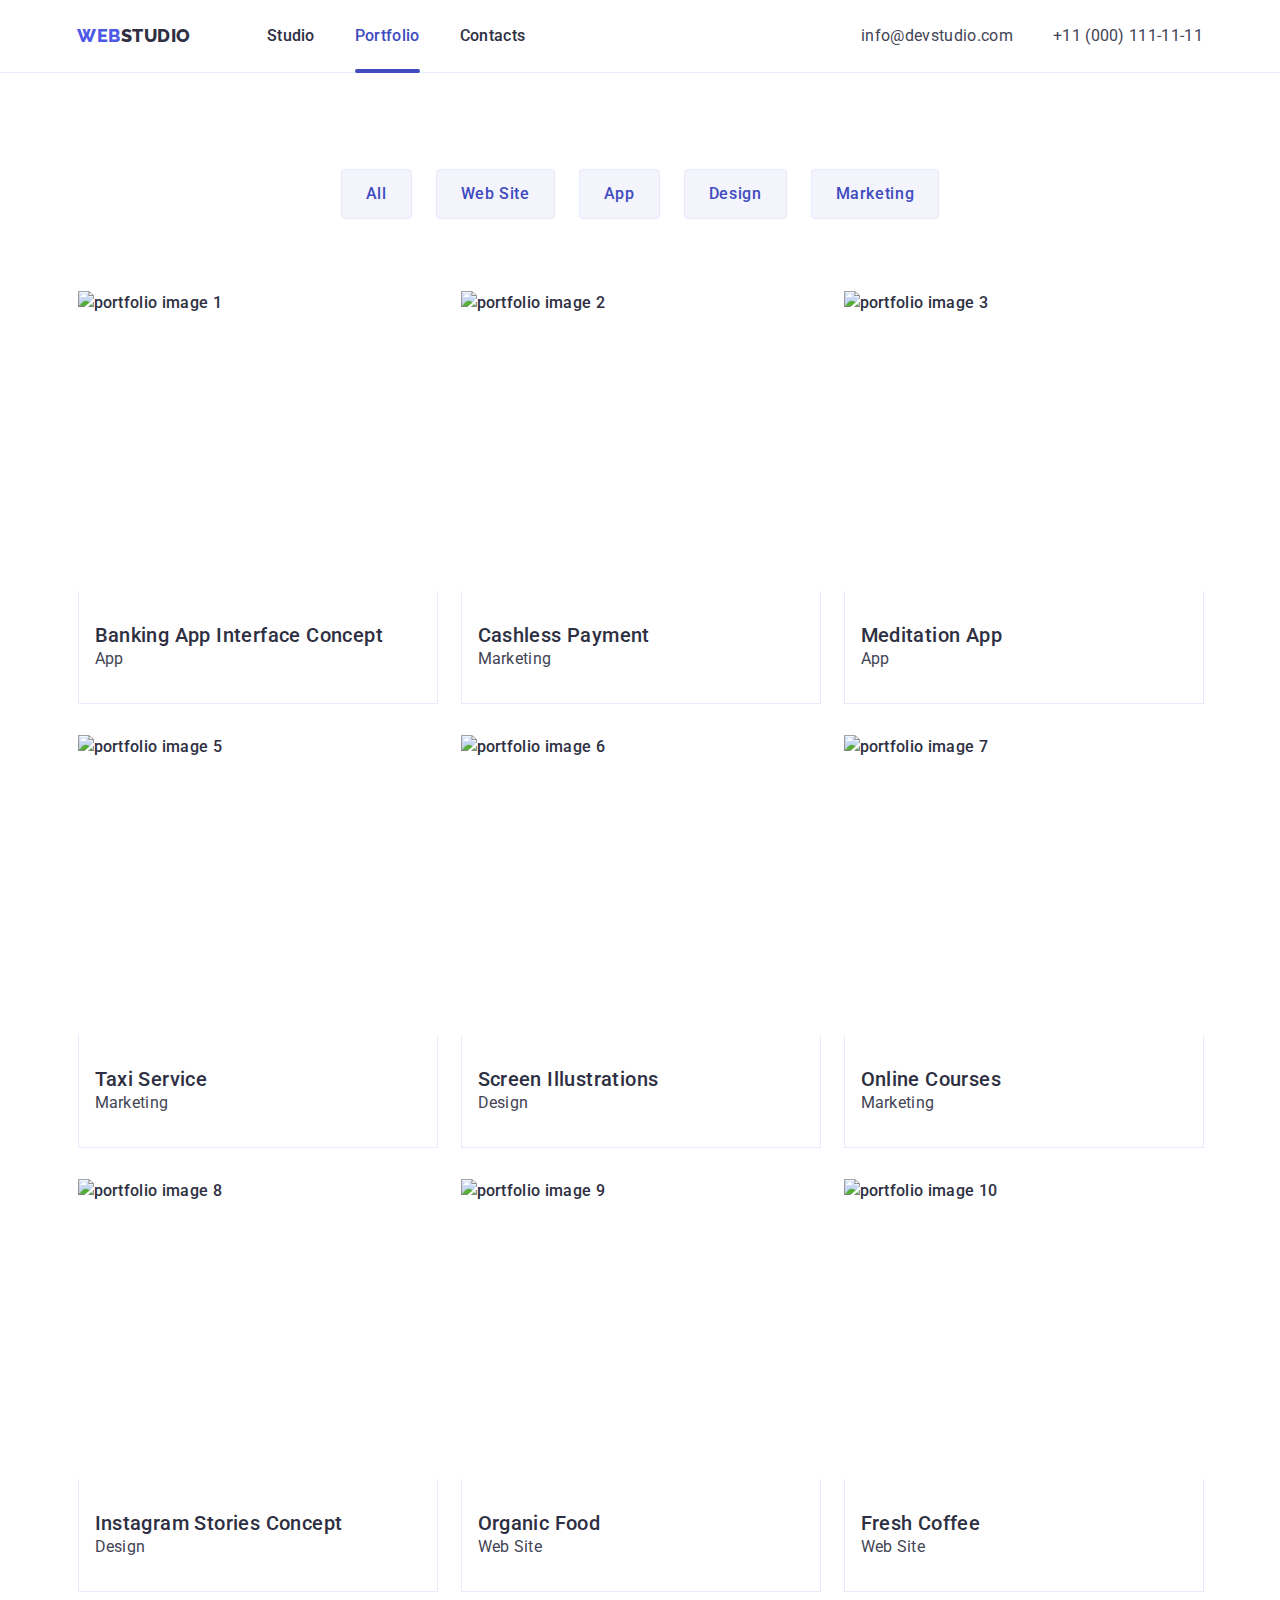
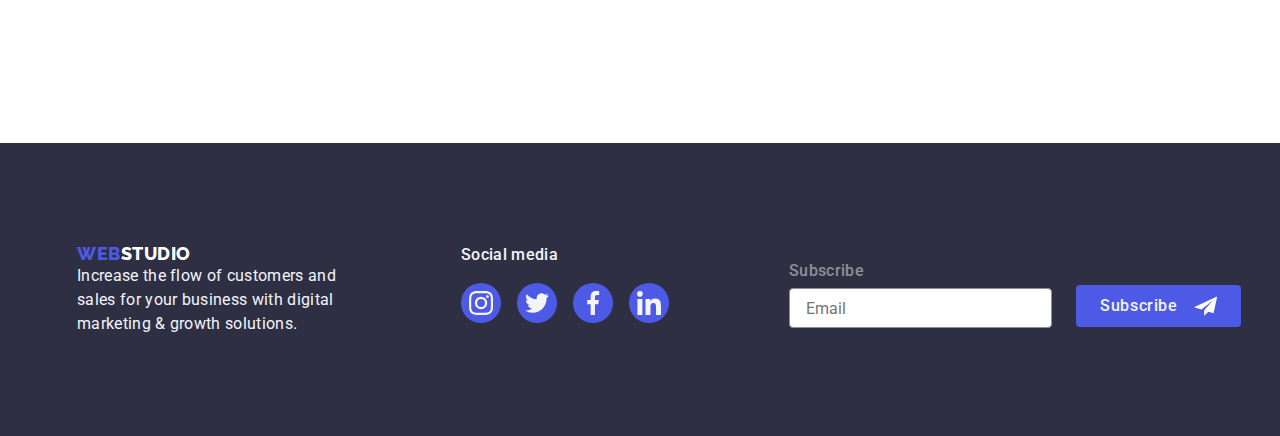
==== commit 8394e417: "mobile" ====
--- a/portfolio.html
+++ b/portfolio.html
@@ -2,6 +2,7 @@
 <html lang="en">
 <head>
     <meta charset="UTF-8">
+    <meta name="viewport" content="width=device-width, initial-scale=1.0" />
     <title>Web Studio</title>
     <!--fonts-->
     <link rel="preconnect" href="https://fonts.googleapis.com">
@@ -58,8 +59,7 @@
 
 
             <ul class="portfolio">
-                <li class="card">
-                    <a href="#">
+                <li ><a href="#" class="card">
                         <div class="portfolio-box">
                             <img src="images/portfolio/image1.jpg" alt="portfolio image 1">
                             <p class="overlay">14 Stylish and User-Friendly App Design Concepts · Task Manager App ·
@@ -71,7 +71,7 @@
                         </div>
                     </a>
                 </li>
-                <li class="card"><a href="#">
+                <li ><a href="#" class="card">
                     <div class="portfolio-box">
                         <img src="images/portfolio/image2.jpg" alt="portfolio image 2">
                         <p class="overlay">14 Stylish and User-Friendly App Design Concepts · Task Manager App · Calorie
@@ -83,7 +83,7 @@
                     </div>
                 </a>
                 </li>
-                <li class="card"><a href="#">
+                <li ><a href="#" class="card">
                     <div class="portfolio-box">
                         <img src="images/portfolio/image3.jpg" alt="portfolio image 3">
                         <p class="overlay">14 Stylish and User-Friendly App Design Concepts · Task Manager App ·
@@ -95,7 +95,7 @@
                     </div>
                 </a>
                 </li>
-                <li class="card"><a href="#">
+                <li ><a href="#" class="card">
                     <div class="portfolio-box">
                         <img src="images/portfolio/image5.jpg" alt="portfolio image 5">
                         <p class="overlay">14 Stylish and User-Friendly App Design Concepts · Task Manager App ·
@@ -107,7 +107,7 @@
                     </div>
                 </a>
                 </li>
-                <li class="card"><a href="#">
+                <li ><a href="#" class="card">
                     <div class="portfolio-box">
                         <img src="images/portfolio/image6.jpg" alt="portfolio image 6">
                         <p class="overlay">14 Stylish and User-Friendly App Design Concepts · Task Manager App ·
@@ -119,8 +119,7 @@
                     </div>
                 </a>
                 </li>
-                <li class="card">
-                    <a href="#">
+                <li ><a href="#" class="card">
                         <div class="portfolio-box">
                             <img src="images/portfolio/image7.jpg" alt="portfolio image 7">
                             <p class="overlay">14 Stylish and User-Friendly App Design Concepts · Task Manager App ·
@@ -131,8 +130,7 @@
                         </div>
                     </a>
                 </li>
-                <li class="card">
-                    <a href="#">
+                <li ><a href="#" class="card">
                         <div class="portfolio-box">
                             <img src="images/portfolio/image8.jpg" alt="portfolio image 8">
                             <p class="overlay">14 Stylish and User-Friendly App Design Concepts · Task Manager App ·
@@ -145,8 +143,7 @@
 
                     </a>
                 </li>
-                <li class="card">
-                    <a href="#">
+                <li ><a href="#" class="card">
                         <div class="portfolio-box">
                             <img src="images/portfolio/image9.jpg" alt="portfolio image 9">
                             <p class="overlay">14 Stylish and User-Friendly App Design Concepts · Task Manager App ·
@@ -158,8 +155,7 @@
                         </div>
                     </a>
                 </li>
-                <li class="card">
-                    <a href="#">
+                <li ><a href="#" class="card">
                         <div class="portfolio-box">
                             <img src="images/portfolio/image10.jpg" alt="portfolio image 10">
                             <p class="overlay">14 Stylish and User-Friendly App Design Concepts · Task Manager App ·
@@ -180,33 +176,57 @@
         <div class="footer-wrapper">
             <div>
                 <a href="./index.html" class="logo">WEB<span>STUDIO</span></a>
-                <p class="footer-p">Increase the flow of customers and sales for your business with digital marketing & growth
+                <p class="footer-p">Increase the flow of customers and sales for your business with digital marketing &
+                    growth
                     solutions.</p>
             </div>
             <div class="social-footer">
                 <p>Social media</p>
                 <ul class="footer-social-wrapper">
                     <li class="social-wrapper">
-                        <svg height="24px" width="24px">
-                            <use href="./images/icons.svg#icon-instagram"></use>
+                        <a href="#">
+                            <svg height="24" width="24">
+                                <use href="./images/icons.svg#icon-instagram"></use>
+                            </svg>
+                        </a>
+                    </li>
+                    <li class="social-wrapper">
+                        <a href="#">
+                            <svg height="24" width="24">
+                                <use href="./images/icons.svg#icon-twitter"></use>
+                            </svg>
+                        </a>
+                    </li>
+                    <li class="social-wrapper">
+                        <a href="#">
+                            <svg height="24" width="24">
+                                <use href="./images/icons.svg#icon-facebook"></use>
+                            </svg>
+                        </a>
+                    </li>
+                    <li class="social-wrapper">
+                        <a href="#">
+                            <svg height="24" width="24">
+                                <use href="./images/icons.svg#icon-linkedin"></use>
+                            </svg>
+                        </a>
+                    </li>
+                </ul>
+            </div>
+            <div style="display: flex;flex-direction: row">
+                <form class="footer-form" name="subscription">
+                    <div class="field-wrapper footer-email">
+                        <label for="f_email">Subscribe
+                            <input type="email" name="f_email" class="form-group" required placeholder="Email">
+                        </label>
+                    </div>
+                    <button class="btn btn-accent " type="submit">
+                        <span>Subscribe</span>
+                        <svg class="modal-btn-icon" width="24" height="24">
+                            <use href="./images/icons.svg#icon-subscribe"></use>
                         </svg>
-                    </li>
-                    <li class="social-wrapper">
-                        <svg height="24px" width="24px">
-                            <use href="./images/icons.svg#icon-twitter"></use>
-                        </svg>
-                    </li>
-                    <li class="social-wrapper">
-                        <svg height="24px" width="24px">
-                            <use href="./images/icons.svg#icon-facebook"></use>
-                        </svg>
-                    </li>
-                    <li class="social-wrapper">
-                        <svg height="24px" width="24px">
-                            <use href="./images/icons.svg#icon-linkedin"></use>
-                        </svg>
-                    </li>
-                </ul>
+                    </button>
+                </form>
             </div>
         </div>
     </div>
--- a/css/styles.css
+++ b/css/styles.css
@@ -18,6 +18,8 @@
     --logo-font: 'Raleway', sans-serif;
     --trns-slow: 600ms ease-out;
     --trns-fast: 250ms cubic-bezier(0.4, 0, 0.2, 1);
+    --navi-blue: rgba(46, 47, 66, 0.4);
+
 }
 
 h1,
@@ -184,15 +186,16 @@
     text-align: center;
     background: var(--cloud);
 }
- .logo{
-     display: block;
+
+.logo {
+    display: block;
 }
 
 footer .logo span {
     color: #fff;
 }
 
-.filter{
+.filter {
     padding-top: 96px;
     padding-bottom: 72px;
 
@@ -217,7 +220,6 @@
 
 .filter a:hover,
 .filter a:active,
-
 {
     /*color: var(--iris);*/
     text-decoration: none;
@@ -255,7 +257,7 @@
 
 }
 
-.portfolio .card {
+.portfolio li {
     display: flex;
     width: 359px;
     height: 420px;
@@ -309,11 +311,11 @@
 
 .solutions {
     text-align: center;
-    padding: 188px  0;
+    padding: 188px 0;
     background-position: center;
     background-size: cover;
     background-image: linear-gradient(rgba(46, 47, 66, 0.7),
-    rgba(46, 47, 66, 0.7)),url('../images/people_in_the_office.jpeg');
+    rgba(46, 47, 66, 0.7)), url('../images/people_in_the_office.jpeg');
 
 }
 
@@ -342,7 +344,7 @@
     color: var(--white);
 }
 
-.main-title{
+.main-title {
     margin-bottom: 48px;
 }
 
@@ -379,12 +381,12 @@
 }
 
 .solutions button:hover,
-.solutions button:focus  {
+.solutions button:focus {
     color: var(--cloud);
     background-color: var(--ocean);
     box-shadow: 0 4px 4px 0 rgba(0, 0, 0, 0.15);
     transition-property: background-color, box-shadow;
-    transition-duration:  var(--trns-fast);
+    transition-duration: var(--trns-fast);
 }
 
 /*index button*/
@@ -395,9 +397,11 @@
     width: 1158px;
     flex-shrink: 0;
 }
-header{
+
+header {
     border-bottom: 1px solid var(--cornflower);
 }
+
 header .container {
     display: flex;
     align-items: center;
@@ -440,27 +444,32 @@
 
 .vision {
     display: flex;
-    padding: 120px 0;
-    gap:24px;
-}
-.vision h3{
+    gap: 24px;
+}
+
+.vision h3 {
     margin-bottom: 8px;
 }
 
 .benefits {
     display: flex;
-    gap: 16px;  /* якщо 24 то не поміщається три картинки у рядок*/
-    padding: 0  0 120px 0;
+    gap: 16px; /* якщо 24 то не поміщається три картинки у рядок*/
+
     flex-wrap: wrap;
     margin: 0;
     list-style: none;
- }
+}
+
+.section-benefits {
+    padding: 0 0 120px 0;
+}
+
 
 .benefits .item {
     width: calc((100% - 32px) / 3)
 }
 
-.benefits-h2{
+.benefits-h2 {
     margin-bottom: 72px;
 }
 
@@ -482,26 +491,25 @@
     box-shadow: 0px 1px 6px 0px rgba(46, 47, 66, 0.08), 0px 1px 1px 0px rgba(46, 47, 66, 0.16), 0px 2px 1px 0px rgba(46, 47, 66, 0.08);
 }
 
-.team-list .card:hover{
-    box-shadow:
-            0px 2px 1px 0px rgba(46, 47, 66, 0.08),
-            0px 1px 1px 0px rgba(46, 47, 66, 0.16),
-            0px 1px 6px 0px rgba(46, 47, 66, 0.08);
-
-     transition: box-shadow var(--trns-fast);
-}
-
-.team-card-content{
+.team-list .card:hover {
+    box-shadow: 0px 2px 1px 0px rgba(46, 47, 66, 0.08),
+    0px 1px 1px 0px rgba(46, 47, 66, 0.16),
+    0px 1px 6px 0px rgba(46, 47, 66, 0.08);
+
+    transition: box-shadow var(--trns-fast);
+}
+
+.team-card-content {
     padding: 32px 0 32px 0;
 }
 
-.team-card-content h3{
+.team-card-content h3 {
     margin-bottom: 8px;
 }
 
 
 footer {
-    padding: 100px 0  100px 0;
+    padding: 100px 0 100px 0;
     background-color: var(--navy-blue);
 }
 
@@ -542,31 +550,53 @@
     color: var(--ocean);
     transition: color var(--trns-fast);
 }
-.vision-div{
+
+.vision-div {
     height: 112px;
     width: 100%;
-    background-color: #F4F4FD ;
-    position: relative;text-align: center;
+    background-color: #F4F4FD;
+    position: relative;
+    text-align: center;
     display: flex;
     align-items: center;
     justify-content: center;
     margin-bottom: 22px;
     border: 1px solid rgba(255, 255, 255, 0.5);
 }
-.vision-icon{
+
+.vision-icon {
     height: 64px;
 }
 
+.section-vision {
+    padding: 120px 0;
+}
 
 .social-wrapper {
     width: 40px;
     height: 40px;
-    display: flex;
-    background-color: var( --iris);
+}
+
+.social-wrapper a {
+    width: 100%;
+    height: 100%;
+    display: flex;
+    background-color: var(--iris);
     align-items: center;
     justify-content: center;
     border-radius: 50%;
 }
+
+.social-wrapper a:hover,
+.social-wrapper a:focus {
+
+    background-color: var(--ocean);
+    border-color: var(--ocean);
+    transition-property: background-color, color;
+    transition: var(--trns-fast);
+    cursor: pointer;
+}
+
 .social-footer p {
     color: var(--WHITE);
     font-family: var(--primary-font);
@@ -579,40 +609,43 @@
 
 }
 
-.footer-wrapper{
+.footer-wrapper {
     gap: 120px;
     display: flex;
     align-items: self-start;
     justify-content: left;
- }
+}
+
 .footer-social-wrapper {
     display: flex;
     align-items: center;
     justify-content: center;
     gap: 16px;
     align-content: center;
-    background-color:inherit;
-
-}
-.footer-social-wrapper .social-wrapper:hover{
+    background-color: inherit;
+
+}
+
+.footer-social-wrapper a:hover,
+.footer-social-wrapper a:focus {
     background-color: var(--green);
     transition-property: background-color, color;
     transition: var(--trns-fast);
     cursor: pointer;
 }
 
-.social-main{
+.social-main {
     margin-top: 8px;
     align-items: center;
     justify-content: center;
     display: flex;
-    gap:24px;
+    gap: 24px;
     align-content: center;
 }
 
-.customers{
+.customers {
     padding-top: 120px;
-    padding-bottom:120px;
+    padding-bottom: 120px;
 }
 
 .customers h2 {
@@ -622,34 +655,36 @@
     width: 100%;
 }
 
-.customers-wrapper{
+.customers-wrapper {
 
     display: inline-flex;
-    gap:24px;
+    gap: 24px;
     align-content: center;
     align-items: center;
     justify-content: center;
 }
 
-.customer-card{
+.customer-card {
     width: 168px;
     height: 88px;
+}
+
+.customer-card a:hover, .customer-card a:focus {
+    border: 1px solid var(--ocean);
+    color: var(--ocean);
+    cursor: pointer;
+    fill: var(--ocean) !important;
+    transition-property: color;
+    transition: var(--trns-fast);
+}
+
+.customer-card a {
     display: flex;
     align-items: center;
     justify-content: center;
     align-content: center;
     border: 1px solid var(--light-slate);
     fill: var(--light-slate);
-}
-
-.customer-card:hover, .customer-card:focus{
-    border: 1px solid var(--ocean);
-    color: var(--ocean);
-    cursor: pointer; fill: var(--ocean)!important;
-    transition-property: color;
-    transition: var(--trns-fast);
-}
-.customer-card a{
     height: 100%;
     width: 100%;
     align-content: center;
@@ -663,19 +698,21 @@
     font-weight: 500;
     line-height: 1.14;
 
-   /*transition-property: color;*/
-   /* transition-duration: 500ms;*/
-   /* transition-timing-function: ease-in;*/
-   /* transition-delay: 2s;  */
+    /*transition-property: color;*/
+    /* transition-duration: 500ms;*/
+    /* transition-timing-function: ease-in;*/
+    /* transition-delay: 2s;  */
     transition: var(--trns-fast);
     transition-property: color;
 }
+
 /* Active state */
 .header-menu-link:hover,
 .header-menu-link:focus {
     color: rgb(var(--ocean));
     transition: color var(--trns-fast);
 }
+
 .header-menu-link::after {
     content: '';
     position: absolute;
@@ -690,6 +727,10 @@
 
 }
 
+.header-menu-link.current {
+    color: var(--ocean);
+}
+
 .header-menu-link.current::after {
     content: '';
     display: block;
@@ -701,17 +742,18 @@
 }
 
 .header-menu-link:hover::after,
-.header-menu-link:focus::after{
+.header-menu-link:focus::after {
     content: '';
     margin-top: 20px;
     background-color: var(--ocean);
     transition: background-color var(--trns-fast);
 }
 
-.portfolio-box{
+.portfolio-box {
     position: relative;
     overflow: hidden;
 }
+
 .overlay {
     position: absolute;
     top: 0;
@@ -732,8 +774,9 @@
     transition: 400ms ease-in 0s, 300ms var(--trns-fast);
     transition-property: transform, filter;
 }
+
 .card:hover .overlay,
-.card:focus .overlay{
+.card:focus .overlay {
     transform: translateY(0);
     filter: blur(0px);
 }
@@ -748,12 +791,14 @@
     transition-property: opacity, visibility;
     transition-delay: 0ms;
 }
+
 .backdrop.is-hidden {
     opacity: 0;
     visibility: hidden;
     pointer-events: none;
     transition-delay: 500ms;
 }
+
 .modal {
     position: absolute;
     top: 50%;
@@ -761,9 +806,9 @@
     transform: translateX(-50%) translateY(-50%) scale(1);
     width: 408px;
     min-height: 584px;
-    background-color:  var(--dairy);
+    background-color: var(--dairy);
     border-radius: 4px;
-     opacity: 100%;
+    opacity: 100%;
     transition-duration: 300ms;
     transition-timing-function: cubic-bezier(0.42, 0, 0.21, 1.5);
     transition-property: transform, opacity;
@@ -775,6 +820,7 @@
     opacity: 0;
     transition-delay: 0ms;
 }
+
 .modal-btn {
     display: flex;
     padding: 5px;
@@ -782,15 +828,16 @@
     position: absolute;
     top: 24px;
     right: 24px;
-    box-shadow:
-        0px 2px 1px 0px rgba(0, 0, 0, 0.2),
-        0px 1px 3px 0px rgba(0, 0, 0, 0.12),
-        0px 1px 1px 0px rgba(0, 0, 0, 0.14);
-}
-.modal-btn svg{
-    background-color:var( --cornflower);
+    box-shadow: 0px 2px 1px 0px rgba(0, 0, 0, 0.2),
+    0px 1px 3px 0px rgba(0, 0, 0, 0.12),
+    0px 1px 1px 0px rgba(0, 0, 0, 0.14);
+}
+
+.modal-btn svg {
+    background-color: var(--cornflower);
     fill: var(--naviblue);
 }
+
 .modal-btn:hover {
     display: flex;
     padding: 5px;
@@ -803,10 +850,240 @@
     background-color: #fff;
 }
 
-.modal-btn-icon {
-
-
-}
 /* #endregion */
 
 
+/*form*/
+.icon-modal {
+    position: absolute;
+    width: 18px;
+    height: 24px;
+    left: 34px;
+    margin-top: 12px;
+}
+
+.field-wrapper {
+    width: 100%;
+}
+
+.field-wrapper input {
+    height: 40px;
+    margin-top: 5px;
+
+}
+.field-wrapper :focus-within {
+    color: var(--ocean);
+    fill: var(--ocean);
+}
+
+input[type="checkbox"]:checked  .label-checkbox {
+    color: var(--ocean);
+    fill: var(--ocean);
+}
+
+.form-group {
+    width: 100%;
+    margin-bottom: 8px;
+    padding-left: 34px;
+    border-radius: 4px;
+    border: 1px solid var(--light-slate);
+    line-height: 16px;
+
+}
+
+label{
+    display: block;
+    margin-bottom: 3px;
+}
+.header-modal {
+    color: var(--NAVY-BLUE, #2E2F42);
+    text-align: center;
+    margin-top: 72px;
+    margin-bottom: 16px;
+    font-family: var(--primary-font);
+    font-size: 16px;
+    font-style: normal;
+    font-weight: 500;
+    line-height: 24px; /* 150% */
+
+    letter-spacing: 0.32px;
+}
+
+label{
+    color: var(--LIGHT-SLATE, #8E8F99);
+    /* Small Text */
+    font-family: var(--primary-font);
+    font-size: 12px;
+    font-style: normal;
+    font-weight: 400;
+    line-height: 14px; /* 116.667% */
+    letter-spacing: 0.48px;
+}
+.label-checkbox{
+    margin-top:5px;
+}
+
+.modal-wrapper{
+    margin-left: 24px;
+    margin-right: 24px;
+    display: flex;
+    width: 360px;
+    flex-direction: column;
+    align-items: center;
+    justify-content: center;
+
+}
+
+.modal-submit-button {
+    color: var(--cloud);
+    margin-top:24px;
+    background-color: var(--ocean);
+    box-shadow: 0 4px 4px 0 rgba(0, 0, 0, 0.15);
+    background: var(--iris);
+    display: inline-flex;
+    padding: 16px 32px!important;
+    align-items: flex-start;
+    gap: 10px;
+}
+.modal-submit-button :hover {
+    padding: 16px 32px!important;
+}
+
+.form-group-textarea{
+    width: 100%;
+    margin-bottom: 16px;
+    padding-left: 8px;
+    padding-top: 5px;
+    border-radius: 4px;
+    border: 1px solid var(--light-slate);
+    /*line-height: 16px;*/
+    resize: none;
+    margin-top: 4px;
+    font-family: var(--primary-font);
+    font-size: 12px;
+    font-weight: 400;
+    line-height: 14px;
+    letter-spacing: 0.04em;
+    text-align: left;
+}
+
+.form-group-textarea::placeholder{
+    color:var(--navi-blue);
+}
+
+
+.form-field {
+    display: flex;
+    align-items: center;
+    margin-top: 2px;
+    gap: 4px;
+}
+
+.review-form-agreement {
+    margin-bottom: 24px;
+}
+.review-form-agreement-desc {
+    font-size: 14px;
+    line-height: 1.21;
+    letter-spacing: -0.02em;
+    color: rgba(64, 64, 64, 0.6);
+}
+.review-form-checkbox {
+
+}
+input[type='checkbox'] + .review-form-agreement-desc > .review-form-checkbox{
+    display: inline-flex;
+    align-items: center;
+    justify-content: center;
+    width: 16px;
+    height: 16px;
+    margin-right: 12px;
+    border-radius: 4px;
+
+    border: 1px solid var(--navi-blue);
+    cursor: pointer;
+    transition: var(--trns-fast);
+
+    /*content:  url("data:image/svg+xml,%3Csvg aria-hidden='true' style='position: absolute; width: 0; fill: red; height: 0; overflow: hidden;' version='1.1' xmlns='http://www.w3.org/2000/svg' xmlns:xlink='http://www.w3.org/1999/xlink'%3E%3Cdefs%3E%3C/defs%3E%3C/svg%3E%0A");*/
+
+}
+input[type='checkbox']:checked + .review-form-agreement-desc > .review-form-checkbox{
+    content: url("data:image/svg+xml, %3Csvg xmlns='http://www.w3.org/2000/svg' width='16' height='16' fill='none'%3E%3Crect width='15' height='15' x='.5' y='.5' fill='%23404BBF' rx='1.5'/%3E%3Crect width='15' height='15' x='.5' y='.5' stroke='%23404BBF' rx='1.5'/%3E%3Cpath fill='%23F4F4FD' d='M11.446 4.255A.917.917 0 0 1 13 4.901a.928.928 0 0 1-.242.649l-4.894 6.154a.921.921 0 0 1-1.019.229.918.918 0 0 1-.306-.204L3.293 8.466a.925.925 0 0 1-.226-1.024.925.925 0 0 1 .87-.578.916.916 0 0 1 .656.294L7.162 9.74l4.26-5.458a.311.311 0 0 1 .025-.027h-.001Z'/%3E%3C/svg%3E");    width: 20px; /* Adjust size as needed */
+    display: inline-flex;
+    align-items: center;
+    justify-content: center;
+    width: 16px;
+    height: 16px;
+    margin-right: 12px;
+    border-radius: 4px;
+
+    border: 1px solid var(--navi-blue);
+    cursor: pointer;
+    transition: var(--trns-fast);
+}
+
+.review-form-agreement-desc {
+    font-size: 14px;
+    line-height: 1.21;
+    letter-spacing: -0.02em;
+
+    font-size: 12px;
+    font-weight: 400;
+    line-height: 16px;
+    letter-spacing: 0.04em;
+    text-align: left;
+
+}
+.review-form-agreement-desc>span {
+    transform: translateY(20%);
+}
+    .review-form-agreement-link{
+        color:  var(--iris);
+        text-decoration: underline;
+        text-decoration-skip-ink: none;
+    }
+.footer-form{
+    display: flex;flex-direction: row
+}
+
+.footer-email{
+    height: 40px;
+    width: 263px;
+    margin-top: 16px;
+    margin-right: 24px;
+}
+
+.footer-email input  {
+    padding-left: 16px;
+}
+
+.footer-form button{
+    display: flex;
+    flex-direction: row;
+    width: 165px;
+    gap: 16px;
+    background-color: var(--iris);
+    color: var(--cloud);
+    height: 42px;justify-content: center;
+    align-items: center;align-content: center;
+    transform: translateY(100%);
+    border: transparent;
+}
+
+.footer-form button:hover,
+.footer-form button:focus{
+    background-color: var(--ocean); border: transparent;
+
+}
+
+.footer-form label{
+//styleName: Body Medium;
+    font-family: Roboto;
+    font-size: 16px;
+    font-weight: 500;
+    line-height: 24px;
+    letter-spacing: 0.02em;
+    text-align: left;
+
+}
+
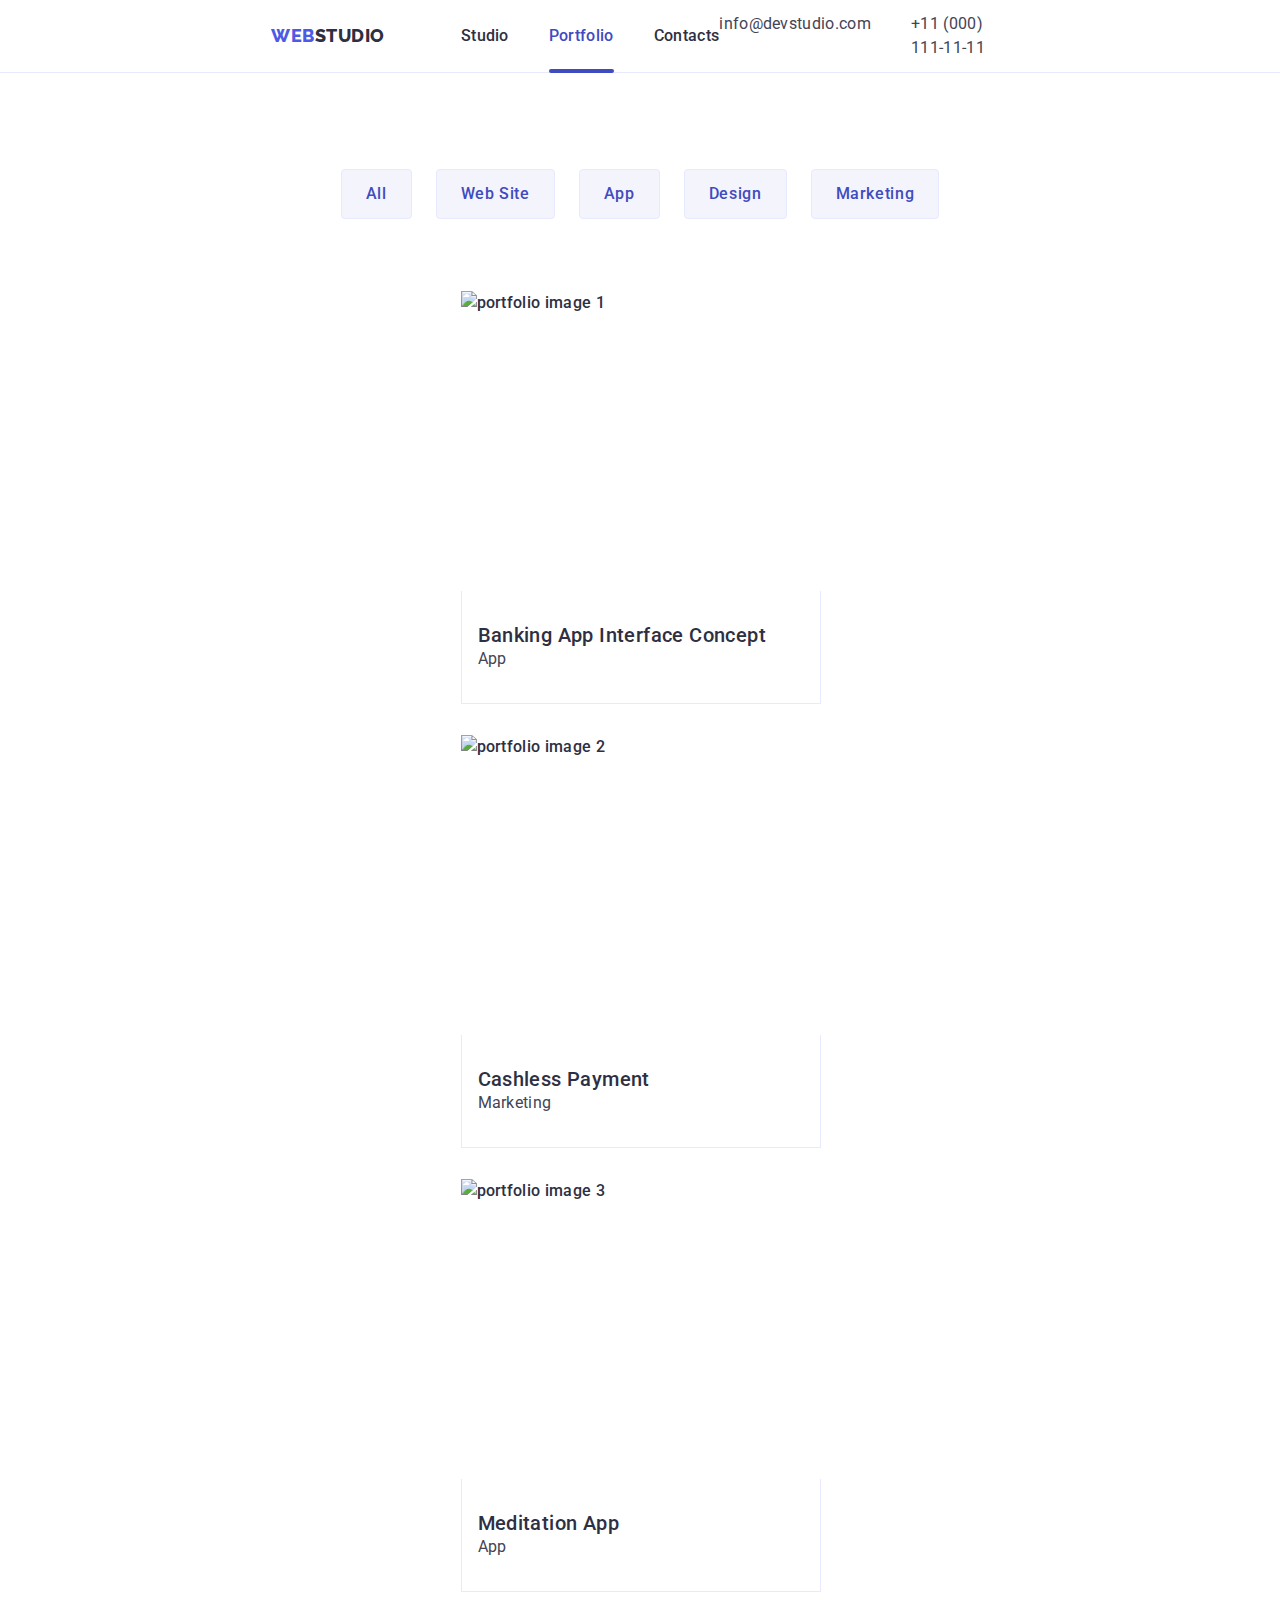
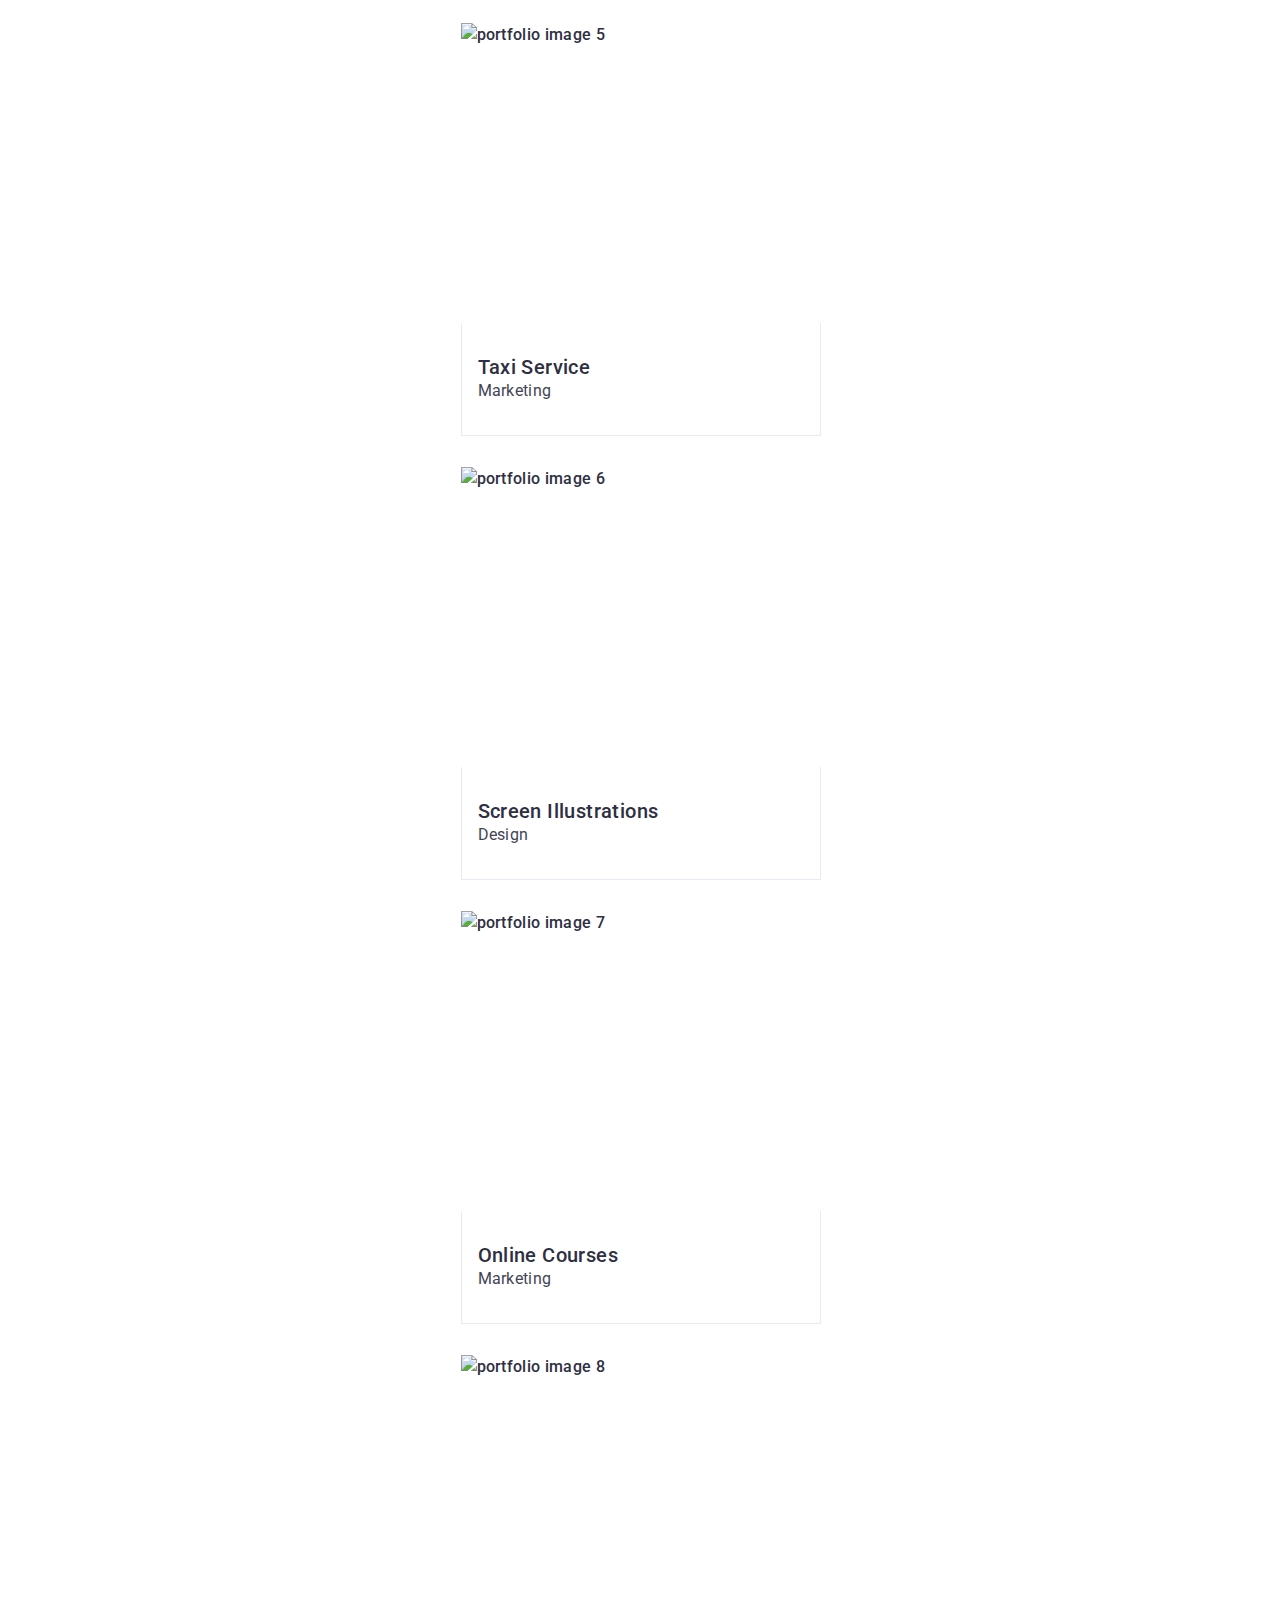
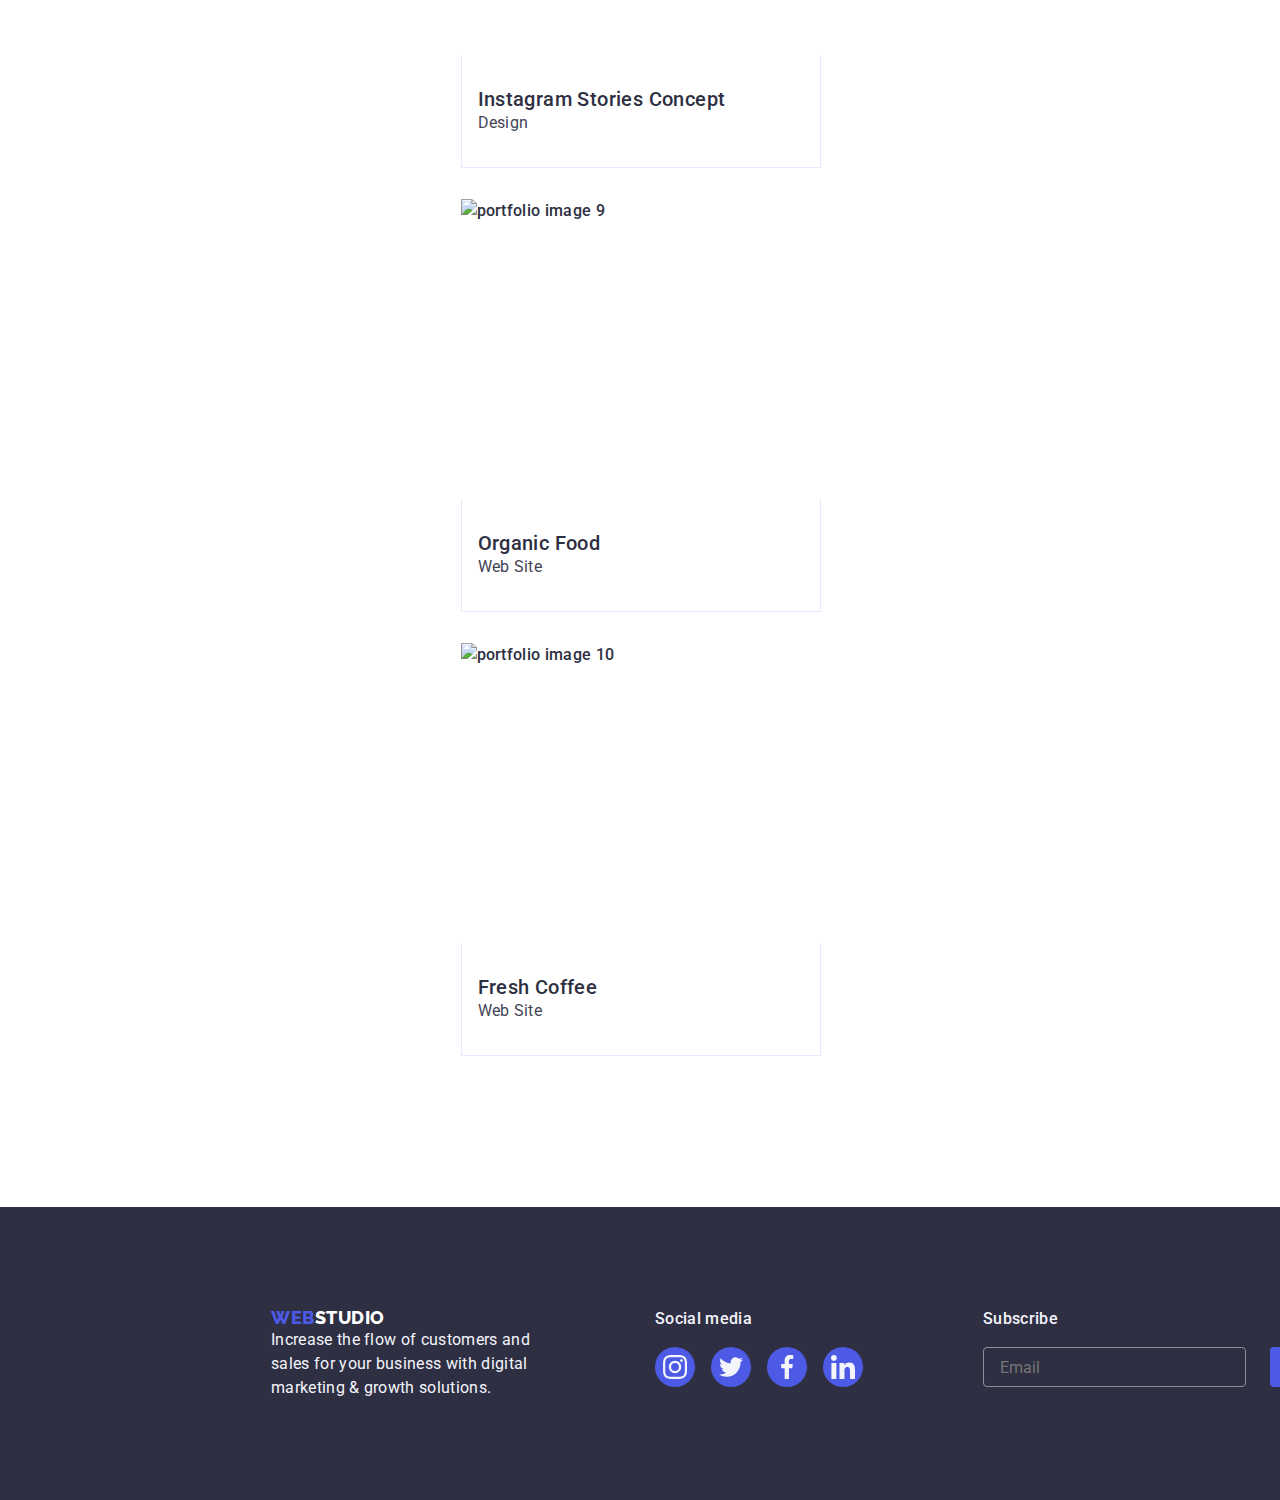
==== commit f78c9396: "mobile" ====
--- a/portfolio.html
+++ b/portfolio.html
@@ -13,7 +13,10 @@
 
     <link rel="stylesheet" type="text/css"
           href=" https://cdnjs.cloudflare.com/ajax/libs/modern-normalize/2.0.0/modern-normalize.min.css">
-    <link rel="stylesheet" type="text/css" href="./css/styles.css">
+    <link rel="stylesheet" type="text/css" href="./css/desktop.css">
+    <link rel="stylesheet" type="text/css" href="./css/mobile.css">
+    <link rel="stylesheet" type="text/css" href="./css/tablet.css">
+
 </head>
 <body>
 <header>
--- a/css/desktop.css
+++ b/css/desktop.css
@@ -0,0 +1,1175 @@
+
+:root {
+    --iris: #4d5ae5;
+    --ocean: #404bbf;
+    --navy-blue: #2e2f42;
+    --green: #31d0aa;
+    --slate: #434455;
+    --light-slate: #8e8f99;
+    --cornflower: #e7e9fc;
+    --cloud: #f4f4fd;
+    --navy-blue-modal: rgba(46, 47, 66, 0.4);
+    --grey: rgba(46, 47, 66, 0.7);
+    --white: #fff;
+    --dairy: #fcfcfc;
+    --normal: #9747FF;
+    --primary-font: "Roboto", sans-serif;
+    --title-font: "Oswald", sans-serif;
+    --logo-font: 'Raleway', sans-serif;
+    --trns-slow: 600ms ease-out;
+    --trns-fast: 250ms cubic-bezier(0.4, 0, 0.2, 1);
+    --navi-blue: rgba(46, 47, 66, 0.4);
+
+}
+
+h1,
+h2,
+h3,
+h4,
+h5,
+h6 {
+    margin: 0;
+}
+
+
+h1 {
+    font-family: var(--title-font);
+    font-weight: 700;
+    font-size: 56px;
+    line-height: 107%;
+    letter-spacing: 0.02em;
+    color: var(--navy-blue);
+}
+
+ul {
+    margin: 0;
+    padding: 0;
+}
+
+h2 {
+    font-family: var(--title-font);
+    font-weight: 700;
+    font-size: 36px;
+    line-height: 111%;
+    letter-spacing: 0.02em;
+    text-transform: capitalize;
+    text-align: center;
+    color: var(--navy-blue);
+}
+
+h3 {
+    /*font-family: var(--primary-font);*/
+    font-weight: 500;
+    font-size: 20px;
+    line-height: 120%;
+    letter-spacing: 0.02em;
+    color: var(--navy-blue);
+}
+
+body {
+    font-family: var(--primary-font);
+    font-weight: 500;
+    font-size: 16px;
+    line-height: 140%;
+    color: var(--navy-blue);
+    margin: 0;
+    padding: 0;
+}
+
+img {
+    display: block;
+}
+
+p {
+    margin: 0;
+    font-family: inherit;
+    font-weight: 400;
+    font-size: 16px;
+    line-height: 150%;
+    letter-spacing: 0.02em;
+    color: var(--slate);
+}
+
+.small {
+    font-family: inherit;
+    font-weight: 500;
+    font-size: 16px;
+    line-height: 140%;
+    color: var(--navy-blue);
+}
+
+.medium {
+    font-family: inherit;
+    font-weight: 500;
+    font-size: 16px;
+    line-height: 150%;
+    letter-spacing: 0.02em;
+    color: var(--navy-blue);
+}
+
+button {
+    font-family: inherit;
+    font-weight: 500;
+    font-size: 16px;
+    line-height: 140%;
+    /*box-shadow: 0 4px 4px 0 rgba(0, 0, 0, 0.15);*/
+    background: var(--iris);
+    color: var(--white);
+    cursor: pointer;
+    border-radius: 4px;
+    padding: 16px 32px;
+    letter-spacing: 0.04em;
+}
+
+button:hover {
+    box-shadow: 0 4px 4px 0 rgba(0, 0, 0, 0.15);
+    background: var(--ocean);
+    transition: background-color var(--trns-fast);
+}
+
+a {
+    font-family: inherit;
+    font-weight: 400;
+    font-size: 12px;
+    line-height: 133%;
+    letter-spacing: 0.04em;
+    text-decoration: none;
+    text-decoration-skip-ink: none;
+    color: var(--iris);
+}
+
+a:hover {
+    text-decoration: underline;
+}
+
+a:active {
+    font-family: inherit;
+    font-weight: 500;
+    font-size: 16px;
+    line-height: 150%;
+    letter-spacing: 0.02em;
+    color: var(--ocean);
+}
+
+li {
+    list-style-type: none;
+}
+
+
+nav {
+    display: flex;
+    align-items: center;
+}
+
+.logo {
+    font-family: var(--logo-font);
+    font-weight: 800;
+    font-size: 18px;
+    line-height: 117%;
+    letter-spacing: 0.03em;
+    text-transform: uppercase;
+    color: var(--iris);
+    margin-right: 76px;
+    flex-wrap: wrap;
+}
+
+.logo span {
+    color: var(--navy-blue);
+}
+
+.logo:hover {
+    text-decoration: none;
+}
+
+.team {
+    padding: 120px 0 120px 0;
+    text-align: center;
+    background: var(--cloud);
+}
+
+.logo {
+    display: block;
+}
+
+footer .logo span {
+    color: #fff;
+}
+
+.filter {
+    padding-top: 96px;
+    padding-bottom: 72px;
+
+}
+
+.filter ul {
+    display: flex;
+    gap: 24px;
+    justify-content: center;
+    margin-bottom: 72px;
+}
+
+.filter a {
+    font-family: inherit;
+    font-weight: 500;
+    font-size: 16px;
+    line-height: 150%;
+    letter-spacing: 0.02em;
+    color: var(--navy-blue);
+    cursor: pointer;
+}
+
+.filter a:hover,
+.filter a:active {
+    /*color: var(--iris);*/
+    text-decoration: none;
+
+
+}
+
+.visuality-hidden {
+    position: absolute;
+    width: 1px;
+    height: 1px;
+    margin: -1px;
+    border: 0;
+    padding: 0;
+    white-space: nowrap;
+    clip-path: inset(100%);
+    clip: rect(0 0 0 0);
+    overflow: hidden;
+}
+
+.li {
+    color: var(--slate);
+    font-weight: 400;
+    font-size: 16px;
+    line-height: 150%;
+    letter-spacing: 0.02em;
+}
+
+.portfolio {
+    display: flex;
+    align-content: center;
+    flex-wrap: wrap;
+    margin: 0;
+    list-style: none;
+
+}
+
+.portfolio li {
+    display: flex;
+    width: 359px;
+    height: 420px;
+    /*padding-bottom: 32px;*/
+    flex-direction: column;
+    align-items: flex-start;
+    gap: 32px;
+    flex-shrink: 0;
+
+}
+
+.card-content {
+    border: 1px solid var(--cornflower);
+    border-top: none;
+    padding: 32px 16px;
+}
+
+.portfolio img {
+    width: 360px;
+    height: 300px;
+    flex-shrink: 0;
+}
+
+.portfolio h3 {
+    font-family: var(--primary-font);
+    font-size: 20px;
+    font-style: normal;
+    font-weight: 500;
+    line-height: 24px; /* 120% */
+    letter-spacing: 0.4px;
+
+}
+
+.portfolio p {
+    font-family: var(--primary-font);
+    font-size: 16px;
+    font-style: normal;
+    font-weight: 400;
+    line-height: 24px; /* 150% */
+    letter-spacing: 0.32px;
+}
+
+footer {
+    color: var(--cloud);
+    background-color: var(--navy-blue)
+}
+
+footer p {
+    color: var(--cloud);
+}
+
+.solutions {
+    text-align: center;
+    padding: 188px 0;
+    background-position: center;
+    background-size: cover;
+    background-image: linear-gradient(rgba(46, 47, 66, 0.7),
+    rgba(46, 47, 66, 0.7)), url('../images/people_in_the_office.jpeg');
+
+}
+
+
+.solutions div {
+
+    flex-direction: column;
+    justify-content: center;
+    align-items: center;
+    gap: 10%
+
+}
+
+.solutions .container button {
+    width: 169px;
+    height: 56px;
+}
+
+h1 {
+    font-family: var(--title-font);
+    font-weight: 700;
+    font-size: 56px;
+    line-height: 107%;
+    letter-spacing: 0.02em;
+    text-align: center;
+    color: var(--white);
+}
+
+.main-title {
+    margin-bottom: 48px;
+}
+
+button {
+    border: 1px solid var(--cornflower);
+    padding: 12px 24px;
+    background-color: var(--cloud);
+    color: var(--ocean);
+    font-family: var(--primary-font);
+    font-weight: 500;
+    font-size: 16px;
+    line-height: 150%;
+    letter-spacing: 0.04em;
+}
+
+button:hover,
+button:focus {
+    border: 1px solid var(--cornflower);
+    padding: 12px 24px;
+    color: var(--cloud);
+    background-color: var(--ocean);
+    transition: var(--trns-fast);
+    transition-property: background, color;
+    cursor: pointer;
+}
+
+/*index button*/
+.solutions button {
+    color: var(--cloud);
+    background-color: var(--ocean);
+    box-shadow: 0 4px 4px 0 rgba(0, 0, 0, 0.15);
+    background: var(--iris);
+    border: 0px;
+}
+
+.solutions button:hover,
+.solutions button:focus {
+    color: var(--cloud);
+    background-color: var(--ocean);
+    box-shadow: 0 4px 4px 0 rgba(0, 0, 0, 0.15);
+    transition-property: background-color, box-shadow;
+    transition-duration: var(--trns-fast);
+}
+
+/*index button*/
+
+.container {
+    margin: 0 auto;
+    padding: 0 16px;
+    width: 1158px;
+    flex-shrink: 0;
+}
+
+header {
+    border-bottom: 1px solid var(--cornflower);
+}
+
+header .container {
+    display: flex;
+    align-items: center;
+}
+
+.menu {
+    display: flex;
+    gap: 40px;
+}
+
+address {
+    margin-left: auto;
+}
+
+address ul {
+    font-style: normal;
+    cursor: pointer;
+    font-weight: 400;
+    font-size: 16px;
+    line-height: 150%;
+    display: flex;
+    letter-spacing: 0.02em;
+    color: var(--slate);
+    gap: 40px;
+    margin: 0;
+    padding: 0;
+}
+
+
+address li:hover {
+    color: var(--ocean);
+    transition-property: color;
+    transition: var(--trns-fast);
+    cursor: pointer;
+}
+
+address li:active {
+    font-weight: 400;
+}
+
+.vision {
+    display: flex;
+    gap: 24px;
+}
+
+.vision h3 {
+    margin-bottom: 8px;
+}
+
+.benefits {
+    display: flex;
+    gap: 16px; /* якщо 24 то не поміщається три картинки у рядок*/
+
+    flex-wrap: wrap;
+    margin: 0;
+    list-style: none;
+}
+
+.section-benefits {
+    padding: 0 0 120px 0;
+}
+
+
+.benefits .item {
+    width: calc((100% - 32px) / 3)
+}
+
+.benefits-h2 {
+    margin-bottom: 72px;
+}
+
+
+.team-list {
+    margin-top: 72px;
+    display: flex;
+    padding-left: 0;
+}
+
+.team-list .card {
+    flex-direction: column;
+    justify-content: center;
+    align-items: center;
+    margin-right: 24px;
+    width: calc((100%) / 4);
+    border-radius: 0px 0px 4px 4px;
+    background: #FFF;
+    box-shadow: 0px 1px 6px 0px rgba(46, 47, 66, 0.08), 0px 1px 1px 0px rgba(46, 47, 66, 0.16), 0px 2px 1px 0px rgba(46, 47, 66, 0.08);
+}
+
+.team-list .card:hover {
+    box-shadow: 0px 2px 1px 0px rgba(46, 47, 66, 0.08),
+    0px 1px 1px 0px rgba(46, 47, 66, 0.16),
+    0px 1px 6px 0px rgba(46, 47, 66, 0.08);
+
+    transition: box-shadow var(--trns-fast);
+}
+
+.team-card-content {
+    padding: 32px 0 32px 0;
+}
+
+.team-card-content h3 {
+    margin-bottom: 8px;
+}
+
+
+footer {
+    padding: 100px 0 100px 0;
+    background-color: var(--navy-blue);
+}
+
+.footer-p {
+    width: 264px !important;
+    font-family: var(--primary-font);
+    font-size: 16px;
+    font-style: normal;
+    font-weight: 400;
+    line-height: 24px; /* 150% */
+    letter-spacing: 0.32px;
+
+}
+
+
+.menu a {
+    display: block;
+    font-family: var(--primary-font);
+    font-weight: 500;
+    font-size: 16px;
+    line-height: 150%;
+    letter-spacing: 0.02em;
+    color: var(--navy-blue);
+    cursor: pointer;
+    padding: 24px 0;
+
+
+}
+
+.menu a:hover {
+    text-decoration: none !important;
+    font-family: inherit;
+    font-weight: 500;
+    font-size: 16px;
+    line-height: 150%;
+    padding: 24px 0;
+    letter-spacing: 0.02em;
+    color: var(--ocean);
+    transition: color var(--trns-fast);
+}
+
+.vision-div {
+    height: 112px;
+    width: 100%;
+    background-color: #F4F4FD;
+    position: relative;
+    text-align: center;
+    display: flex;
+    align-items: center;
+    justify-content: center;
+    margin-bottom: 22px;
+    border: 1px solid rgba(255, 255, 255, 0.5);
+}
+
+.vision-icon {
+    height: 64px;
+}
+
+.section-vision {
+    padding: 120px 0;
+}
+
+.social-wrapper {
+    width: 40px;
+    height: 40px;
+}
+
+.social-wrapper a {
+    width: 100%;
+    height: 100%;
+    display: flex;
+    background-color: var(--iris);
+    align-items: center;
+    justify-content: center;
+    border-radius: 50%;
+}
+
+.social-wrapper a:hover,
+.social-wrapper a:focus {
+
+    background-color: var(--ocean);
+    border-color: var(--ocean);
+    transition-property: background-color, color;
+    transition: var(--trns-fast);
+    cursor: pointer;
+}
+
+.social-footer p {
+    color: var(--WHITE);
+    font-family: var(--primary-font);
+    font-size: 16px;
+    font-weight: 500;
+    line-height: 24px;
+    letter-spacing: 0.02em;
+    text-align: left;
+    margin-bottom: 16px;
+
+}
+
+.footer-wrapper {
+    gap: 120px;
+    display: flex;
+    align-items: self-start;
+    justify-content: left;
+}
+
+.footer-social-wrapper {
+    display: flex;
+    align-items: center;
+    justify-content: center;
+    gap: 16px;
+    align-content: center;
+    background-color: inherit;
+
+}
+
+.footer-social-wrapper a:hover,
+.footer-social-wrapper a:focus {
+    background-color: var(--green);
+    transition-property: background-color, color;
+    transition: var(--trns-fast);
+    cursor: pointer;
+}
+
+.social-main {
+    margin-top: 8px;
+    align-items: center;
+    justify-content: center;
+    display: flex;
+    gap: 24px;
+    align-content: center;
+}
+
+.customers {
+    padding-top: 120px;
+    padding-bottom: 120px;
+}
+
+.customers h2 {
+
+    margin-bottom: 72px;
+    text-align: center;
+    width: 100%;
+}
+
+.customers-wrapper {
+
+    display: inline-flex;
+    gap: 24px;
+    align-content: center;
+    align-items: center;
+    justify-content: center;
+}
+
+.customer-card {
+    width: 168px;
+    height: 88px;
+}
+
+.customer-card a:hover, .customer-card a:focus {
+    border: 1px solid var(--ocean);
+    color: var(--ocean);
+    cursor: pointer;
+    fill: var(--ocean) !important;
+    transition-property: color;
+    transition: var(--trns-fast);
+}
+
+.customer-card a {
+    display: flex;
+    align-items: center;
+    justify-content: center;
+    align-content: center;
+    border: 1px solid var(--light-slate);
+    fill: var(--light-slate);
+    height: 100%;
+    width: 100%;
+    align-content: center;
+    text-align: center;
+}
+
+.header-menu-link {
+    position: relative;
+    display: block;
+    padding: 32px 0;
+    font-weight: 500;
+    line-height: 1.14;
+
+    /*transition-property: color;*/
+    /* transition-duration: 500ms;*/
+    /* transition-timing-function: ease-in;*/
+    /* transition-delay: 2s;  */
+    transition: var(--trns-fast);
+    transition-property: color;
+}
+
+/* Active state */
+.header-menu-link:hover,
+.header-menu-link:focus {
+    color: rgb(var(--ocean));
+    transition: color var(--trns-fast);
+}
+
+.header-menu-link::after {
+    content: '';
+    position: absolute;
+    left: 0;
+    bottom: -1px;
+    display: block;
+    width: 100%;
+    color: var(--ocean);
+    height: 4px;
+    border-radius: 2px;
+    background-color: transparent;
+
+}
+
+.header-menu-link.current {
+    color: var(--ocean);
+}
+
+.header-menu-link.current::after {
+    content: '';
+    display: block;
+    width: 100%;
+    height: 4px;
+    border-radius: 2px;
+    background-color: var(--ocean);
+
+}
+
+.header-menu-link:hover::after,
+.header-menu-link:focus::after {
+    content: '';
+    margin-top: 20px;
+    background-color: var(--ocean);
+    transition: background-color var(--trns-fast);
+}
+
+.portfolio-box {
+    position: relative;
+    overflow: hidden;
+}
+
+.overlay {
+    position: absolute;
+    top: 0;
+    left: 0;
+    transform: translateY(100%);
+    width: 100%;
+    height: 100%;
+    display: flex;
+    justify-content: center;
+    align-items: center;
+    padding: 40px;
+    font-size: 14px;
+    line-height: 1.28;
+    letter-spacing: -0.02em;
+    color: var(--light, #fafafa);
+    background-color: var(--ocean);
+    opacity: 0.9;
+    transition: 400ms ease-in 0s, 300ms var(--trns-fast);
+    transition-property: transform, filter;
+}
+
+.card:hover .overlay,
+.card:focus .overlay {
+    transform: translateY(0);
+    filter: blur(0px);
+}
+
+.backdrop {
+    position: fixed;
+    inset: 0;
+    background: rgba(46, 47, 66, 0.4);
+    visibility: visible;
+    pointer-events: initial;
+    transition: var(--trns-slow);
+    transition-property: opacity, visibility;
+    transition-delay: 0ms;
+}
+
+.backdrop.is-hidden {
+    opacity: 0;
+    visibility: hidden;
+    pointer-events: none;
+    transition-delay: 500ms;
+}
+
+.modal {
+    position: absolute;
+    top: 50%;
+    left: 50%;
+    transform: translateX(-50%) translateY(-50%) scale(1);
+    width: 408px;
+    min-height: 584px;
+    background-color: var(--dairy);
+    border-radius: 4px;
+    opacity: 100%;
+    transition-duration: 300ms;
+    transition-timing-function: cubic-bezier(0.42, 0, 0.21, 1.5);
+    transition-property: transform, opacity;
+    transition-delay: 600ms;
+    padding: 72px 24px 24px 24px;
+}
+
+.backdrop.is-hidden .modal {
+    transform: translateX(-50%) translateY(-50%) scale(0.3);
+    opacity: 0;
+    transition-delay: 0ms;
+}
+
+.modal-btn {
+    display: flex;
+    padding: 5px;
+    border-radius: 50%;
+    position: absolute;
+    top: 24px;
+    right: 24px;
+    box-shadow: 0px 2px 1px 0px rgba(0, 0, 0, 0.2),
+    0px 1px 3px 0px rgba(0, 0, 0, 0.12),
+    0px 1px 1px 0px rgba(0, 0, 0, 0.14);
+    background-color: transparent;
+}
+
+.modal-btn svg {
+    fill: var(--cloud);
+}
+
+button.modal-btn:hover,
+button.modal-btn:focus {
+    display: flex;
+    padding: 5px;
+    border-radius: 50%;
+    position: absolute;
+    top: 24px;
+    right: 24px;
+    background-color: var( --ocean );
+}
+
+button.modal-btn:hover >svg,
+button.modal-btn:focus >svg{
+    fill: var(--cornflower);
+}
+
+/* #endregion */
+
+
+/*form*/
+.icon-modal {
+    position: absolute;
+    width: 18px;
+    height: 24px;
+    left: 34px;
+    margin-top: 12px;
+}
+
+.field-wrapper {
+    width: 100%;
+}
+
+.field-wrapper input {
+    height: 40px;
+    margin-top: 5px;
+
+}
+
+.field-wrapper :focus-within {
+    color: var(--ocean);
+    fill: var(--ocean);
+}
+
+input[type="checkbox"]:checked .label-checkbox {
+    color: var(--ocean);
+    fill: var(--ocean);
+}
+
+.form-group {
+    width: 100%;
+    margin-bottom: 8px;
+    padding-left: 34px;
+    border-radius: 4px;
+    border: 1px solid var(--light-slate);
+    line-height: 16px;
+
+}
+
+label {
+    display: block;
+    margin-bottom: 4px;
+}
+
+.header-modal {
+    color: var(--NAVY-BLUE, #2E2F42);
+    text-align: center;
+    margin-bottom: 16px;
+    font-family: var(--primary-font);
+    font-size: 16px;
+    font-style: normal;
+    font-weight: 500;
+    line-height: 24px; /* 150% */
+
+    letter-spacing: 0.32px;
+}
+
+label {
+    color: var(--LIGHT-SLATE, #8E8F99);
+    /* Small Text */
+    font-family: var(--primary-font);
+    font-size: 12px;
+    font-style: normal;
+    font-weight: 400;
+    line-height: 14px; /* 116.667% */
+    letter-spacing: 0.48px;
+}
+
+.label-checkbox {
+    margin-top: 5px;
+}
+
+.modal-wrapper {
+    margin-left: 24px;
+    margin-right: 24px;
+    display: flex;
+    width: 360px;
+    flex-direction: column;
+    align-items: center;
+    justify-content: center;
+
+}
+
+.modal-submit-button {
+    color: var(--cloud);
+    margin-right: 50%;
+    margin-left:50%;
+    background-color: var(--ocean);
+    box-shadow: 0 4px 4px 0 rgba(0, 0, 0, 0.15);
+    background: var(--iris);
+    width: 169px;
+    height: 56px;
+    transform: translateX(-50%);
+}
+
+.modal-submit-button :hover {
+    padding: 16px 32px !important;
+}
+
+.form-group-textarea {
+    width: 100%;
+    margin-bottom: 16px;
+    padding-left: 8px;
+    padding-top: 5px;
+    border-radius: 4px;
+    border: 1px solid var(--light-slate);
+    /*line-height: 16px;*/
+    resize: none;
+    margin-top: 4px;
+
+    font-size: 12px;
+    font-weight: 400;
+    line-height: 14px;
+    letter-spacing: 0.04em;
+    height: 120px;
+    text-align: left;
+    outline: transparent;
+}
+
+.form-group-textarea:focus{
+    border-color: var(--ocean);
+}
+
+.form-group-textarea::placeholder {
+    color: var(--navi-blue);
+}
+
+
+.form-field {
+    display: flex;
+    align-items: center;
+    margin-top: 2px;
+    gap: 4px;
+}
+
+.review-form-agreement {
+    margin-bottom: 24px;
+}
+
+.review-form-agreement-desc {
+    font-size: 14px;
+    line-height: 1.21;
+    letter-spacing: -0.02em;
+    color: rgba(64, 64, 64, 0.6);
+}
+
+.review-form-checkbox {
+
+}
+
+input[type='checkbox'] + .review-form-agreement-desc > .review-form-checkbox {
+    display: inline-flex;
+    align-items: center;
+    justify-content: center;
+    width: 16px;
+    height: 16px;
+    margin-right: 12px;
+    border-radius: 4px;
+
+    border: 1px solid var(--navi-blue);
+    cursor: pointer;
+    transition: var(--trns-fast);
+
+    /*content:  url("data:image/svg+xml,%3Csvg aria-hidden='true' style='position: absolute; width: 0; fill: red; height: 0; overflow: hidden;' version='1.1' xmlns='http://www.w3.org/2000/svg' xmlns:xlink='http://www.w3.org/1999/xlink'%3E%3Cdefs%3E%3C/defs%3E%3C/svg%3E%0A");*/
+
+}
+
+input[type='checkbox']:checked + .review-form-agreement-desc > .review-form-checkbox {
+    content: url("data:image/svg+xml, %3Csvg xmlns='http://www.w3.org/2000/svg' width='16' height='16' fill='none'%3E%3Crect width='15' height='15' x='.5' y='.5' fill='%23404BBF' rx='1.5'/%3E%3Crect width='15' height='15' x='.5' y='.5' stroke='%23404BBF' rx='1.5'/%3E%3Cpath fill='%23F4F4FD' d='M11.446 4.255A.917.917 0 0 1 13 4.901a.928.928 0 0 1-.242.649l-4.894 6.154a.921.921 0 0 1-1.019.229.918.918 0 0 1-.306-.204L3.293 8.466a.925.925 0 0 1-.226-1.024.925.925 0 0 1 .87-.578.916.916 0 0 1 .656.294L7.162 9.74l4.26-5.458a.311.311 0 0 1 .025-.027h-.001Z'/%3E%3C/svg%3E");
+    width: 20px; /* Adjust size as needed */
+    display: inline-flex;
+    align-items: center;
+    justify-content: center;
+    width: 16px;
+    height: 16px;
+    margin-right: 12px;
+    border-radius: 4px;
+
+    border: 1px solid var(--navi-blue);
+    cursor: pointer;
+    transition: var(--trns-fast);
+}
+
+.review-form-agreement-desc {
+    font-size: 14px;
+    line-height: 1.21;
+    letter-spacing: -0.02em;
+
+    font-size: 12px;
+    font-weight: 400;
+    line-height: 16px;
+    letter-spacing: 0.04em;
+    text-align: left;
+
+}
+
+.review-form-agreement-desc > span {
+    transform: translateY(20%);
+}
+
+.review-form-agreement-link {
+    color: var(--iris);
+    text-decoration: underline;
+    text-decoration-skip-ink: none;
+}
+
+.footer-form {
+    display: flex;
+    flex-direction: row;
+    /*align-items: center;*/
+}
+
+.footer-email {
+    height: 40px;
+    width: 263px;
+    color: var(--cloud);
+    margin-right: 24px;
+}
+
+.footer-email input {
+    padding-left: 16px;
+    margin-top: 16px;
+    outline: transparent;
+    color: var(--cloud);
+    background: transparent;
+}
+.footer-email input:focus,
+
+
+.footer-email label:has(> input:focus){
+    color: var(--cloud);
+}
+.footer-email label:has(>input:active){
+    color: var(--cloud);
+}
+
+
+.footer-form button {
+    display: flex;
+    flex-direction: row;
+    width: 165px;
+    gap: 16px;
+    background-color: var(--iris);
+    color: var(--cloud);
+    height: 40px;
+    justify-content: center;
+    align-items: center;
+    align-content: center;
+    transform: translateY(100%);
+    border: transparent;
+}
+
+.footer-form button:hover,
+.footer-form button:focus {
+    background-color: var(--ocean);
+    border: transparent;
+
+}
+
+.footer-form label {
+    font-size: 16px;
+    font-weight: 500;
+    line-height: 24px;
+    letter-spacing: 0.02em;
+    text-align: left;
+    color: var(--WHITE);
+
+}
+.modal-field{
+margin-bottom: 8px;
+}
+
+.modal-label{
+    color: var(--LIGHT-SLATE, #8E8F99);
+    font-size: 12px;
+    font-style: normal;
+    font-weight: 400;
+    line-height:   116.667%;
+    letter-spacing: 0.48px;
+}
+
+.modal-box{
+    position: relative;
+}
+
+.modal-input{
+    border-radius: 4px;
+    border: 1px solid var(--NAVY-BLUE-modal, rgba(46, 47, 66, 0.40));
+    width: 100%;
+    height: 40px;
+    padding-left:38px;
+    outline: transparent;
+}
+.modal-input:focus{
+    border-color: var(--ocean);
+}
+.modal-input:focus  + .modal-icon{
+
+    fill:  var(--ocean);
+}
+.modal-icon{
+    position: absolute;
+    top:50%;
+    left:16px;
+    transform: translateY(-50%);
+}
+
+
+
+@media screen and (min-width: 1158px) {
+    .container {
+        max-width: 1158px;
+        padding-left: 15px;
+        padding-right: 15px;
+    }
+}--- a/css/mobile.css
+++ b/css/mobile.css
@@ -0,0 +1,51 @@
+@media screen and (max-width: 428px) {
+    .solutions{
+        width: 320px;
+        margin-right: 0;
+        padding-right: 0;
+    }
+    .container {
+        max-width: 428px;
+        padding-left: 16px;
+        padding-right: 16px;
+        margin-left: auto;
+        margin-right: auto; flex-direction: column;
+    }
+
+    .footer-wrapper{
+        flex-direction: column;
+    }
+
+    .footer-form{
+        flex-direction: column;
+    }
+    .team-list{
+        flex-direction: column;
+    }
+
+    .customers-wrapper{
+        flex-direction: column;
+    }
+    .benefits{
+        flex-direction: column;
+    }
+    .menu{
+        flex-direction: column;
+    }
+    nav{
+        flex-direction: column;
+    }
+
+    address ul{
+        flex-direction: column;
+    }
+    address{
+        margin: 0 auto;
+    }
+    .card, .team-card-content, .social-main,.social-wrapper{
+        max-width: 100%;
+    }
+    .team-list .card {
+        max-width: 100%;
+    }
+}--- a/css/tablet.css
+++ b/css/tablet.css
@@ -0,0 +1,5 @@
+@media screen and (min-width: 768px) {
+    .container {
+        max-width: 768px;
+    }
+}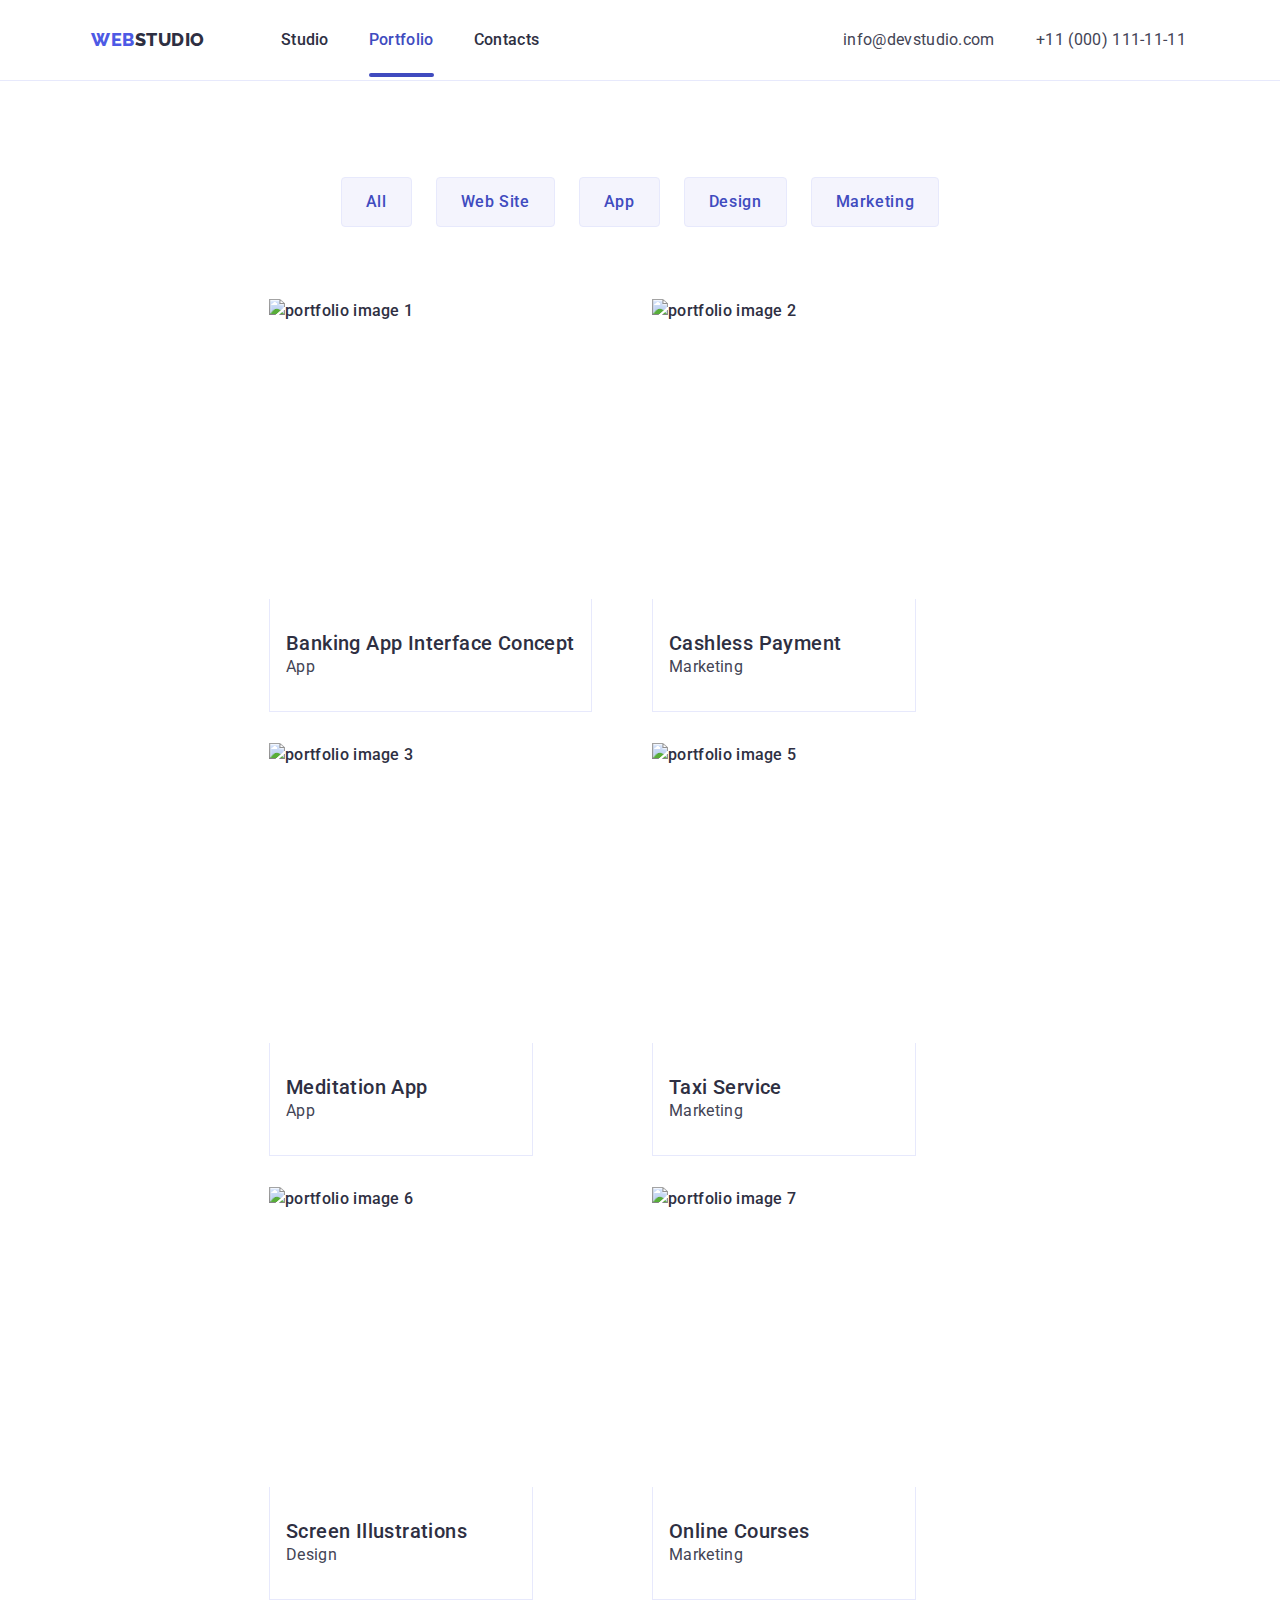
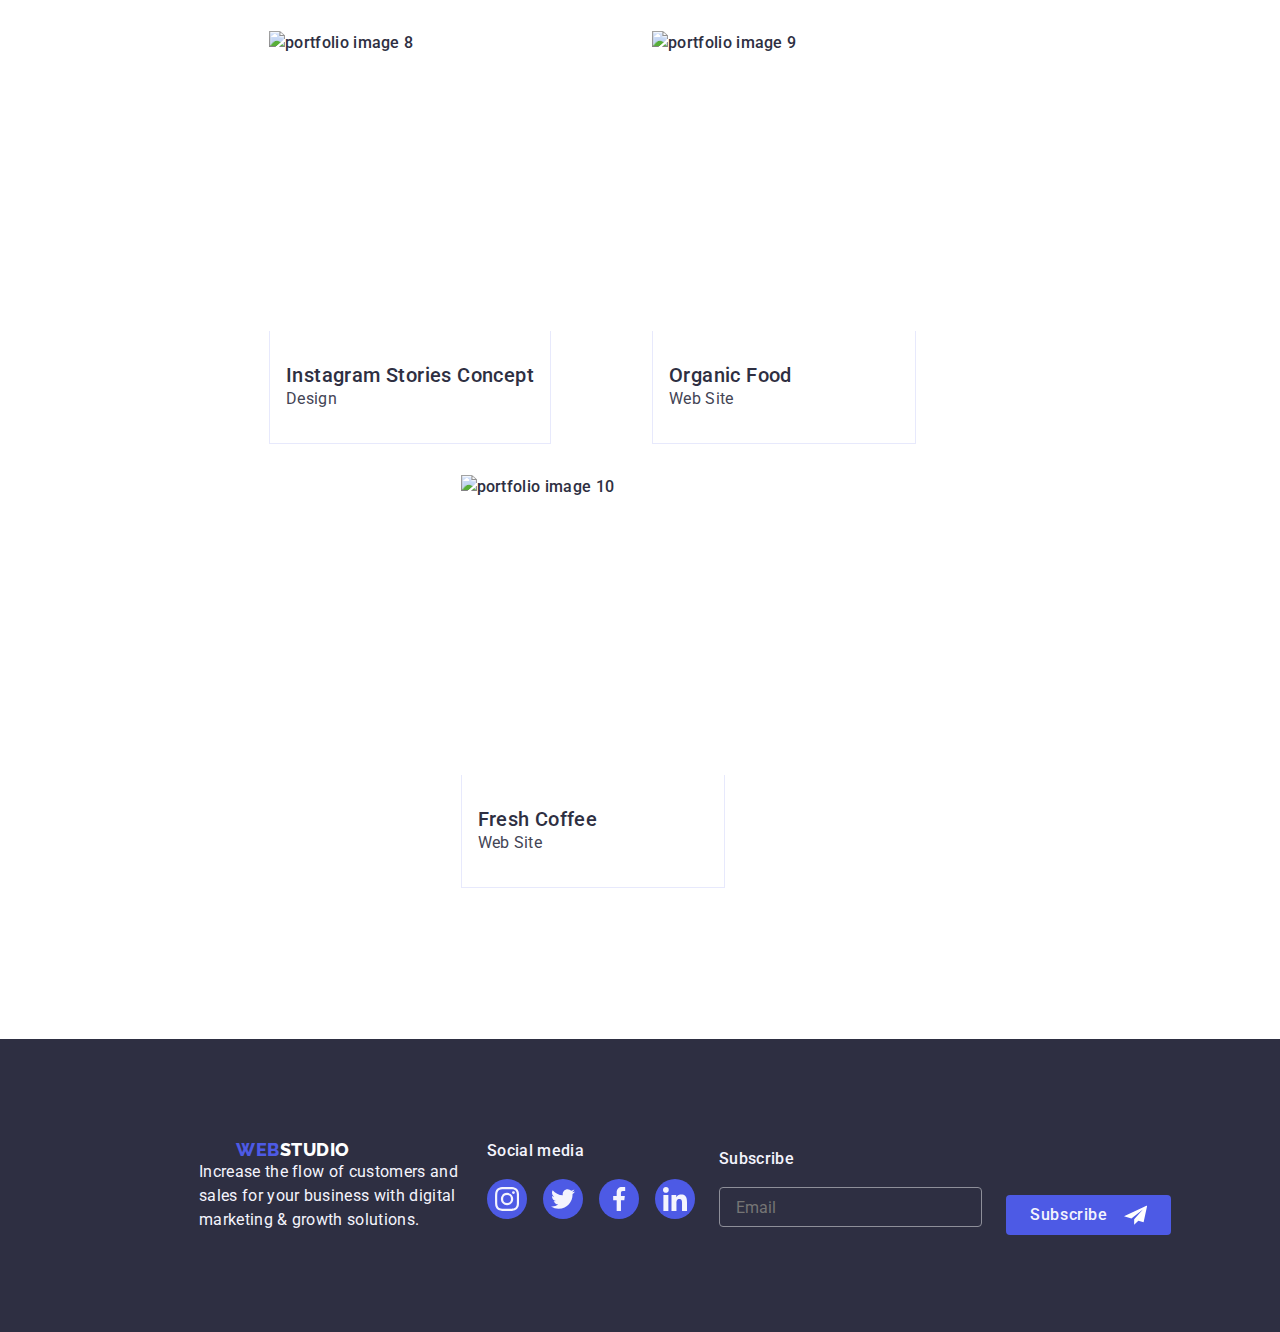
==== commit e62d6ed0: "images" ====
--- a/portfolio.html
+++ b/portfolio.html
@@ -13,9 +13,9 @@
 
     <link rel="stylesheet" type="text/css"
           href=" https://cdnjs.cloudflare.com/ajax/libs/modern-normalize/2.0.0/modern-normalize.min.css">
+    <link rel="stylesheet" type="text/css" href="./css/styles.css">
+    <link rel="stylesheet" type="text/css" href="./css/tablet.css">
     <link rel="stylesheet" type="text/css" href="./css/desktop.css">
-    <link rel="stylesheet" type="text/css" href="./css/mobile.css">
-    <link rel="stylesheet" type="text/css" href="./css/tablet.css">
 
 </head>
 <body>
--- a/css/styles.css
+++ b/css/styles.css
@@ -0,0 +1,1333 @@
+/*.hide{*/
+/*    display: none;*/
+/*}*/
+:root {
+    --iris: #4d5ae5;
+    --ocean: #404bbf;
+    --navy-blue: #2e2f42;
+    --green: #31d0aa;
+    --slate: #434455;
+    --light-slate: #8e8f99;
+    --cornflower: #e7e9fc;
+    --cloud: #f4f4fd;
+    --navy-blue-modal: rgba(46, 47, 66, 0.4);
+    --grey: rgba(46, 47, 66, 0.7);
+    --white: #fff;
+    --dairy: #fcfcfc;
+    --normal: #9747FF;
+    --primary-font: "Roboto", sans-serif;
+    --title-font: "Oswald", sans-serif;
+    --logo-font: 'Raleway', sans-serif;
+    --trns-slow: 600ms ease-out;
+    --trns-fast: 250ms cubic-bezier(0.4, 0, 0.2, 1);
+    --navi-blue: #2E2F42;
+
+}
+
+h1,
+h2,
+h3,
+h4,
+h5,
+h6 {
+    margin: 0;
+}
+
+
+h1 {
+    font-family: var(--title-font);
+    font-weight: 700;
+    font-size: 56px;
+    line-height: 107%;
+    letter-spacing: 0.02em;
+    color: var(--navy-blue);
+}
+
+ul {
+    margin: 0;
+    padding: 0;
+}
+
+h2 {
+    font-family: var(--title-font);
+    font-weight: 700;
+    font-size: 36px;
+    line-height: 111%;
+    letter-spacing: 0.02em;
+    text-transform: capitalize;
+    text-align: center;
+    color: var(--navy-blue);
+}
+
+h3 {
+    color: var(--NAVY-BLUE, #2E2F42);
+
+
+    font-family: var(--primary-font);
+    font-size: 36px;
+    font-style: normal;
+    font-weight: 700;
+    line-height: 40px; /* 111.111% */
+    letter-spacing: 0.72px;
+    text-transform: capitalize;
+}
+
+body {
+    font-family: var(--primary-font);
+    font-weight: 500;
+    font-size: 16px;
+    line-height: 140%;
+    color: var(--navy-blue);
+    margin: 0;
+    padding: 0;
+}
+
+img {
+    display: block;
+}
+
+p {
+    margin: 0;
+    font-family: inherit;
+    font-weight: 400;
+    font-size: 16px;
+    line-height: 150%;
+    letter-spacing: 0.02em;
+    color: var(--slate);
+}
+
+.small {
+    font-family: inherit;
+    font-weight: 500;
+    font-size: 16px;
+    line-height: 140%;
+    color: var(--navy-blue);
+}
+
+.medium {
+    font-family: inherit;
+    font-weight: 500;
+    font-size: 16px;
+    line-height: 150%;
+    letter-spacing: 0.02em;
+    color: var(--navy-blue);
+}
+
+button {
+    font-family: inherit;
+    font-weight: 500;
+    font-size: 16px;
+    line-height: 140%;
+    /*box-shadow: 0 4px 4px 0 rgba(0, 0, 0, 0.15);*/
+    background: var(--iris);
+    color: var(--white);
+    cursor: pointer;
+    border-radius: 4px;
+    padding: 16px 32px;
+    letter-spacing: 0.04em;
+}
+
+button:hover {
+    box-shadow: 0 4px 4px 0 rgba(0, 0, 0, 0.15);
+    background: var(--ocean);
+    transition: background-color var(--trns-fast);
+}
+
+a {
+    font-family: inherit;
+    font-weight: 400;
+    font-size: 12px;
+    line-height: 133%;
+    letter-spacing: 0.04em;
+    text-decoration: none;
+    text-decoration-skip-ink: none;
+    color: var(--iris);
+}
+
+a:hover {
+    text-decoration: underline;
+}
+
+a:active {
+    font-family: inherit;
+    font-weight: 500;
+    font-size: 16px;
+    line-height: 150%;
+    letter-spacing: 0.02em;
+    color: var(--ocean);
+}
+
+li {
+    list-style-type: none;
+}
+
+
+nav {
+    display: flex;
+    align-items: center;
+}
+
+.logo {
+    font-family: var(--logo-font);
+    font-weight: 800;
+    font-size: 18px;
+    line-height: 117%;
+    letter-spacing: 0.03em;
+    text-transform: uppercase;
+    color: var(--iris);
+    margin-right: 76px;
+    flex-wrap: wrap;
+}
+
+.logo span {
+    color: var(--navy-blue);
+}
+
+.logo:hover {
+    text-decoration: none;
+}
+
+.team {
+    padding: 120px 0 120px 0;
+    text-align: center;
+    background: var(--cloud);
+}
+
+.logo {
+    display: block;
+}
+footer .logo{
+    text-align: center;
+}
+footer .logo span {
+    color: #fff;
+}
+
+.filter {
+    padding-top: 96px;
+    padding-bottom: 72px;
+
+}
+
+.filter ul {
+    display: flex;
+    gap: 24px;
+    justify-content: center;
+    margin-bottom: 72px;
+}
+
+.filter a {
+    font-family: inherit;
+    font-weight: 500;
+    font-size: 16px;
+    line-height: 150%;
+    letter-spacing: 0.02em;
+    color: var(--navy-blue);
+    cursor: pointer;
+}
+
+.filter a:hover,
+.filter a:active {
+    /*color: var(--iris);*/
+    text-decoration: none;
+
+
+}
+
+.visuality-hidden {
+    position: absolute;
+    width: 1px;
+    height: 1px;
+    margin: -1px;
+    border: 0;
+    padding: 0;
+    white-space: nowrap;
+    clip-path: inset(100%);
+    clip: rect(0 0 0 0);
+    overflow: hidden;
+}
+
+.li {
+    color: var(--slate);
+    font-weight: 400;
+    font-size: 16px;
+    line-height: 150%;
+    letter-spacing: 0.02em;
+}
+
+.portfolio {
+    display: flex;
+    align-content: center;
+    flex-wrap: wrap;
+    margin: 0;
+    list-style: none;
+
+}
+
+.portfolio li {
+    display: flex;
+    width: 359px;
+    height: 420px;
+    /*padding-bottom: 32px;*/
+    flex-direction: column;
+    align-items: flex-start;
+    gap: 32px;
+    flex-shrink: 0;
+
+}
+
+.card-content {
+    border: 1px solid var(--cornflower);
+    border-top: none;
+    padding: 32px 16px;
+
+}
+
+.portfolio img {
+    width: 360px;
+    height: 300px;
+    flex-shrink: 0;
+}
+
+.portfolio h3 {
+    font-family: var(--primary-font);
+    font-size: 20px;
+    font-style: normal;
+    font-weight: 500;
+    line-height: 24px; /* 120% */
+    letter-spacing: 0.4px;
+
+}
+
+.portfolio p {
+    font-family: var(--primary-font);
+    font-size: 16px;
+    font-style: normal;
+    font-weight: 400;
+    line-height: 24px; /* 150% */
+    letter-spacing: 0.32px;
+}
+
+footer {
+    color: var(--cloud);
+    background-color: var(--navy-blue)
+}
+
+footer p {
+    color: var(--cloud);
+}
+
+.solutions {
+    text-align: center;
+    /*padding: 188px 0;*/
+    padding: 72px 0;
+    background-position: center;
+    background-size: cover;
+    background-image: linear-gradient(rgba(46, 47, 66, 0.7),
+    rgba(46, 47, 66, 0.7)), url('../images/solutions/mobile.jpg');
+
+}
+
+
+.solutions div {
+
+    flex-direction: column;
+    justify-content: center;
+    align-items: center;
+    gap: 10%
+
+}
+
+.solutions .container button {
+    width: 169px;
+    height: 56px;
+}
+
+h1 {
+    font-family: var(--title-font);
+    font-weight: 700;
+    font-size: 56px;
+    line-height: 107%;
+    letter-spacing: 0.02em;
+    text-align: center;
+    color: var(--white);
+}
+
+.main-title {
+
+    margin-bottom: 48px;
+    font-size: 36px;
+    font-weight: 700;
+    line-height: 40px;
+    letter-spacing: 0.02em;
+    text-align: center;
+
+}
+
+button {
+    border: 1px solid var(--cornflower);
+    padding: 12px 24px;
+    background-color: var(--cloud);
+    color: var(--ocean);
+    font-family: var(--primary-font);
+    font-weight: 500;
+    font-size: 16px;
+    line-height: 150%;
+    letter-spacing: 0.04em;
+}
+
+button:hover,
+button:focus {
+    border: 1px solid var(--cornflower);
+    padding: 12px 24px;
+    color: var(--cloud);
+    background-color: var(--ocean);
+    transition: var(--trns-fast);
+    transition-property: background, color;
+    cursor: pointer;
+}
+
+/*index button*/
+.solutions button {
+    color: var(--cloud);
+    background-color: var(--ocean);
+    box-shadow: 0 4px 4px 0 rgba(0, 0, 0, 0.15);
+    background: var(--iris);
+    border: 0px;
+}
+
+.solutions button:hover,
+.solutions button:focus {
+    color: var(--cloud);
+    background-color: var(--ocean);
+    box-shadow: 0 4px 4px 0 rgba(0, 0, 0, 0.15);
+    transition-property: background-color, box-shadow;
+    transition-duration: var(--trns-fast);
+}
+
+/*index button*/
+
+.container {
+    margin: 0 auto;
+    padding: 0 16px;
+    min-width: 320px;
+     /*width: 1158px;*/
+    /*flex-shrink: 0;*/
+}
+
+header {
+    border-bottom: 1px solid var(--cornflower);
+}
+
+header .container {
+    display: flex;
+    align-items: center;
+}
+
+@media (max-width: 767px) {
+    .menu {
+        display: none;
+    }
+}
+
+
+address{
+    display: none;
+}
+.vision {
+    display: flex;
+    flex-direction: column;
+    gap: 72px;
+    align-content: center;
+    align-items: center;
+    width: 100%;
+  /*padding-left: 16px;*/
+  /*padding-right: 16px;*/
+}
+.visio  > p {
+    color: var(--SLATE, #434455);
+    /* Body Medium */
+    font-family: Roboto;
+    font-size: 16px;
+    font-style: normal;
+    font-weight: 500;
+    line-height: 24px; /* 150% */
+    letter-spacing: 0.32px;
+}
+
+.vision h3 {
+    margin-bottom: 8px;
+    text-align: center;
+//styleName: Header 2;
+
+    font-size: 36px;
+    font-weight: 700;
+    line-height: 40px;
+    letter-spacing: 0.02em;
+    text-align: center;
+
+}
+
+.benefits {
+display: none;
+}
+
+.section-benefits {
+    display: none;
+    padding: 0 0 96px 0;
+    /*padding: 0 0 120px 0;*/
+}
+.mobile-contact{
+    margin-bottom: 0 auto;
+
+}
+.mobile-contact .phone{
+    color: var(--IRIS, #4D5AE5);
+    font-size: 1.6em;
+    font-style: normal;
+    font-weight: 700;
+    line-height: 40px; /* 111.111% */
+    letter-spacing: 0.72px;
+    text-transform: capitalize;
+}
+
+.benefits .item {
+    width: calc((100% - 32px) / 3)
+}
+
+.benefits-h2 {
+    display: none;
+}
+
+
+.team-list {
+    margin-top: 72px;
+    display: flex;
+
+    flex-direction: column;
+    align-items: center;
+    gap: 72px;
+
+
+}
+.card img{
+    display: inline-block;
+    max-width: 264px;
+}
+.team-list .card {    /*mobile*/
+    margin-left: 82px;
+    margin-right: 82px;
+    min-width: 264px;
+    flex-direction: column;
+    justify-content: center;
+    align-items: center;
+
+    /*width: calc((100%) / 1);*/
+    border-radius: 0px 0px 4px 4px;
+    background: #FFF;
+    box-shadow: 0px 1px 6px 0px rgba(46, 47, 66, 0.08), 0px 1px 1px 0px rgba(46, 47, 66, 0.16), 0px 2px 1px 0px rgba(46, 47, 66, 0.08);
+}
+
+.team-list .card:hover {
+    box-shadow: 0px 2px 1px 0px rgba(46, 47, 66, 0.08),
+    0px 1px 1px 0px rgba(46, 47, 66, 0.16),
+    0px 1px 6px 0px rgba(46, 47, 66, 0.08);
+
+    transition: box-shadow var(--trns-fast);
+}
+
+.team-card-content {
+    padding: 32px 0 32px 0;
+
+}
+
+.team-card-content h3 {
+    margin-bottom: 8px;
+
+    font-size: 20px;
+    font-weight: 500;
+    line-height: 24px;
+    letter-spacing: 0.02em;
+    text-align: center;
+
+}
+
+footer {
+    padding: 100px 0 100px 0;
+    background-color: var(--navy-blue);
+}
+
+.footer-p {
+    width: 264px !important;
+    font-family: var(--primary-font);
+    font-size: 16px;
+    font-style: normal;
+    font-weight: 400;
+    line-height: 24px; /* 150% */
+    letter-spacing: 0.32px;
+}
+
+.menu a {
+    display: block;
+    font-family: var(--primary-font);
+    font-weight: 500;
+    font-size: 16px;
+    line-height: 150%;
+    letter-spacing: 0.02em;
+    color: var(--navy-blue);
+    cursor: pointer;
+    padding: 24px 0;
+
+
+}
+
+.menu a:hover {
+    text-decoration: none !important;
+    font-family: inherit;
+    font-weight: 500;
+    font-size: 16px;
+    line-height: 150%;
+    padding: 24px 0;
+    letter-spacing: 0.02em;
+    color: var(--ocean);
+    transition: color var(--trns-fast);
+}
+
+.vision-div {
+display: none;
+}
+
+.vision-icon {
+    height: 64px;
+}
+
+.section-vision {
+    padding: 96px 0;
+}
+
+.social-wrapper {
+    width: 40px;
+    height: 40px;
+}
+
+.social-wrapper a {
+    width: 100%;
+    height: 100%;
+    display: flex;
+    background-color: var(--iris);
+    align-items: center;
+    justify-content: center;
+    border-radius: 50%;
+}
+
+.social-wrapper a:hover,
+.social-wrapper a:focus {
+
+    background-color: var(--ocean);
+    border-color: var(--ocean);
+    transition-property: background-color, color;
+    transition: var(--trns-fast);
+    cursor: pointer;
+}
+
+.social-footer p {
+    color: var(--WHITE);
+    font-family: var(--primary-font);
+    font-size: 16px;
+    font-weight: 500;
+    line-height: 24px;
+    letter-spacing: 0.02em;
+    text-align: left;
+    margin-bottom: 16px;
+
+}
+
+.footer-wrapper {
+
+    gap: 72px;
+    display: flex;
+    align-items:center;
+    flex-direction: column;
+}
+
+.footer-social-wrapper {
+    display: flex;
+    align-items: center;
+    justify-content: center;
+    gap: 16px;
+    align-content: center;
+    background-color: inherit;
+
+}
+
+.footer-social-wrapper a:hover,
+.footer-social-wrapper a:focus {
+    background-color: var(--green);
+    transition-property: background-color, color;
+    transition: var(--trns-fast);
+    cursor: pointer;
+}
+
+.social-main {
+    margin-top: 8px;
+    align-items: center;
+    justify-content: center;
+    display: flex;
+    gap: 24px;
+    align-content: center;
+}
+
+.customers {
+    padding-top: 120px;
+    padding-bottom: 120px;
+}
+
+.customers h2 {
+    margin-bottom: 72px;
+    text-align: center;
+    width: 100%;
+}
+
+.customers-wrapper {
+    display: flex;
+    flex-wrap: wrap;
+    column-gap: 16px;
+    row-gap: 72px;
+    justify-content: center;
+    align-items: center;
+    --items:1;
+}
+
+.customer-card {
+    /*width: calc(100% - 48px/2); // 16*3=48*/
+    height: 88px;
+    width: 168px;
+}
+
+.customer-card a:hover, .customer-card a:focus {
+    border: 1px solid var(--ocean);
+    color: var(--ocean);
+    cursor: pointer;
+    fill: var(--ocean) !important;
+    transition-property: color;
+    transition: var(--trns-fast);
+}
+
+.customer-card a {
+    display: flex;
+    align-items: center;
+    justify-content: center;
+    align-content: center;
+    border: 1px solid var(--light-slate);
+    fill: var(--light-slate);
+    /*height: 100%;*/
+    /*width: 100%;*/
+    padding: 16px 40px;
+
+    align-content: center;
+    text-align: center;
+}
+
+.header-menu-link {
+    position: relative;
+    display: block;
+    padding: 32px 0;
+    font-weight: 500;
+    line-height: 1.14;
+
+    /*transition-property: color;*/
+    /* transition-duration: 500ms;*/
+    /* transition-timing-function: ease-in;*/
+    /* transition-delay: 2s;  */
+    transition: var(--trns-fast);
+    transition-property: color;
+}
+
+/* Active state */
+.header-menu-link:hover,
+.header-menu-link:focus {
+    color: rgb(var(--ocean));
+    transition: color var(--trns-fast);
+}
+
+.header-menu-link::after {
+    content: '';
+    position: absolute;
+    left: 0;
+    bottom: -1px;
+    display: block;
+    width: 100%;
+    color: var(--ocean);
+    height: 4px;
+    border-radius: 2px;
+    background-color: transparent;
+
+}
+
+.header-menu-link.current {
+    color: var(--ocean);
+}
+
+.header-menu-link.current::after {
+    content: '';
+    display: block;
+    width: 100%;
+    height: 4px;
+    border-radius: 2px;
+    background-color: var(--ocean);
+
+}
+
+.header-menu-link:hover::after,
+.header-menu-link:focus::after {
+    content: '';
+    margin-top: 20px;
+    background-color: var(--ocean);
+    transition: background-color var(--trns-fast);
+}
+
+.portfolio-box {
+    position: relative;
+    overflow: hidden;
+}
+
+.overlay {
+    position: absolute;
+    top: 0;
+    left: 0;
+    transform: translateY(100%);
+    width: 100%;
+    height: 100%;
+    display: flex;
+    justify-content: center;
+    align-items: center;
+    padding: 40px;
+    font-size: 14px;
+    line-height: 1.28;
+    letter-spacing: -0.02em;
+    color: var(--light, #fafafa);
+    background-color: var(--ocean);
+    opacity: 0.9;
+    transition: 400ms ease-in 0s, 300ms var(--trns-fast);
+    transition-property: transform, filter;
+}
+
+.card:hover .overlay,
+.card:focus .overlay {
+    transform: translateY(0);
+    filter: blur(0px);
+}
+
+
+.backdrop {
+    position: fixed;
+    inset: 0;
+    background: rgba(46, 47, 66, 0.4);
+    visibility: visible;
+    pointer-events: initial;
+    transition: var(--trns-slow);
+    transition-property: opacity, visibility;
+    transition-delay: 0ms;
+}
+
+.backdrop.is-hidden {
+    opacity: 0;
+    visibility: hidden;
+    pointer-events: none;
+    transition-delay: 500ms;
+}
+
+.modal {
+    position: absolute;
+    top: 50%;
+    left: 50%;
+    transform: translateX(-50%) translateY(-50%) scale(1);
+    width: 408px;
+    min-height: 584px;
+    background-color: var(--dairy);
+    border-radius: 4px;
+    opacity: 100%;
+    transition-duration: 300ms;
+    transition-timing-function: cubic-bezier(0.42, 0, 0.21, 1.5);
+    transition-property: transform, opacity;
+    transition-delay: 600ms;
+    padding: 72px 24px 24px 24px;
+}
+
+.backdrop.is-hidden .modal {
+    transform: translateX(-50%) translateY(-50%) scale(0.3);
+    opacity: 0;
+    transition-delay: 0ms;
+}
+
+.modal-btn {
+    display: flex;
+    padding: 5px;
+    border-radius: 50%;
+    position: absolute;
+    top: 24px;
+    right: 24px;
+    box-shadow: 0px 2px 1px 0px rgba(0, 0, 0, 0.2),
+    0px 1px 3px 0px rgba(0, 0, 0, 0.12),
+    0px 1px 1px 0px rgba(0, 0, 0, 0.14);
+    background-color: transparent;
+}
+
+.modal-btn svg {
+    fill: var(--cloud);
+}
+
+button.modal-btn:hover,
+button.modal-btn:focus {
+    display: flex;
+    padding: 5px;
+    border-radius: 50%;
+    position: absolute;
+    top: 24px;
+    right: 24px;
+    background-color: var( --ocean );
+}
+
+button.modal-btn:hover >svg,
+button.modal-btn:focus >svg{
+    fill: var(--cornflower);
+}
+
+/* #endregion */
+
+
+/*form*/
+.icon-modal {
+    position: absolute;
+    width: 18px;
+    height: 24px;
+    left: 34px;
+    margin-top: 12px;
+}
+
+.field-wrapper {
+    width: 100%;
+}
+
+.field-wrapper input {
+    height: 40px;
+    margin-top: 5px;
+
+}
+
+.field-wrapper :focus-within {
+    color: var(--ocean);
+    fill: var(--ocean);
+}
+
+input[type="checkbox"]:checked .label-checkbox {
+    color: var(--ocean);
+    fill: var(--ocean);
+}
+
+.form-group {
+    width: 100%;
+    margin-bottom: 8px;
+    padding-left: 34px;
+    border-radius: 4px;
+    border: 1px solid var(--light-slate);
+    line-height: 16px;
+
+}
+
+label {
+    display: block;
+    margin-bottom: 4px;
+}
+
+.header-modal {
+    color: var(--NAVY-BLUE, #2E2F42);
+    text-align: center;
+    margin-bottom: 16px;
+    font-family: var(--primary-font);
+    font-size: 16px;
+    font-style: normal;
+    font-weight: 500;
+    line-height: 24px; /* 150% */
+
+    letter-spacing: 0.32px;
+}
+
+label {
+    color: var(--LIGHT-SLATE, #8E8F99);
+    /* Small Text */
+    font-family: var(--primary-font);
+    font-size: 12px;
+    font-style: normal;
+    font-weight: 400;
+    line-height: 14px; /* 116.667% */
+    letter-spacing: 0.48px;
+}
+
+.label-checkbox {
+    margin-top: 5px;
+}
+
+.modal-wrapper {
+    margin-left: 24px;
+    margin-right: 24px;
+    display: flex;
+    width: 360px;
+    flex-direction: column;
+    align-items: center;
+    justify-content: center;
+
+}
+
+.modal-submit-button {
+    color: var(--cloud);
+    margin-right: 50%;
+    margin-left:50%;
+    background-color: var(--ocean);
+    box-shadow: 0 4px 4px 0 rgba(0, 0, 0, 0.15);
+    background: var(--iris);
+    width: 169px;
+    height: 56px;
+    transform: translateX(-50%);
+}
+
+.modal-submit-button :hover {
+    padding: 16px 32px !important;
+}
+
+.form-group-textarea {
+    width: 100%;
+    margin-bottom: 16px;
+    padding-left: 8px;
+    padding-top: 5px;
+    border-radius: 4px;
+    border: 1px solid var(--light-slate);
+    /*line-height: 16px;*/
+    resize: none;
+    margin-top: 4px;
+
+    font-size: 12px;
+    font-weight: 400;
+    line-height: 14px;
+    letter-spacing: 0.04em;
+    height: 120px;
+    text-align: left;
+    outline: transparent;
+}
+
+.form-group-textarea:focus{
+    border-color: var(--ocean);
+}
+
+.form-group-textarea::placeholder {
+    color: var(--navi-blue);
+}
+
+
+.form-field {
+    display: flex;
+    align-items: center;
+    margin-top: 2px;
+    gap: 4px;
+}
+
+.review-form-agreement {
+    margin-bottom: 24px;
+}
+
+.review-form-agreement-desc {
+    font-size: 14px;
+    line-height: 1.21;
+    letter-spacing: -0.02em;
+    color: rgba(64, 64, 64, 0.6);
+}
+
+.review-form-checkbox {
+
+}
+
+input[type='checkbox'] + .review-form-agreement-desc > .review-form-checkbox {
+    display: inline-flex;
+    align-items: center;
+    justify-content: center;
+    width: 16px;
+    height: 16px;
+    margin-right: 12px;
+    border-radius: 4px;
+
+    border: 1px solid var(--navi-blue);
+    cursor: pointer;
+    transition: var(--trns-fast);
+
+    /*content:  url("data:image/svg+xml,%3Csvg aria-hidden='true' style='position: absolute; width: 0; fill: red; height: 0; overflow: hidden;' version='1.1' xmlns='http://www.w3.org/2000/svg' xmlns:xlink='http://www.w3.org/1999/xlink'%3E%3Cdefs%3E%3C/defs%3E%3C/svg%3E%0A");*/
+
+}
+
+input[type='checkbox']:checked + .review-form-agreement-desc > .review-form-checkbox {
+    content: url("data:image/svg+xml, %3Csvg xmlns='http://www.w3.org/2000/svg' width='16' height='16' fill='none'%3E%3Crect width='15' height='15' x='.5' y='.5' fill='%23404BBF' rx='1.5'/%3E%3Crect width='15' height='15' x='.5' y='.5' stroke='%23404BBF' rx='1.5'/%3E%3Cpath fill='%23F4F4FD' d='M11.446 4.255A.917.917 0 0 1 13 4.901a.928.928 0 0 1-.242.649l-4.894 6.154a.921.921 0 0 1-1.019.229.918.918 0 0 1-.306-.204L3.293 8.466a.925.925 0 0 1-.226-1.024.925.925 0 0 1 .87-.578.916.916 0 0 1 .656.294L7.162 9.74l4.26-5.458a.311.311 0 0 1 .025-.027h-.001Z'/%3E%3C/svg%3E");
+    width: 20px; /* Adjust size as needed */
+    display: inline-flex;
+    align-items: center;
+    justify-content: center;
+    width: 16px;
+    height: 16px;
+    margin-right: 12px;
+    border-radius: 4px;
+
+    border: 1px solid var(--navi-blue);
+    cursor: pointer;
+    transition: var(--trns-fast);
+}
+
+.review-form-agreement-desc {
+    font-size: 14px;
+    line-height: 1.21;
+    letter-spacing: -0.02em;
+
+    font-size: 12px;
+    font-weight: 400;
+    line-height: 16px;
+    letter-spacing: 0.04em;
+    text-align: left;
+
+}
+
+.review-form-agreement-desc > span {
+    transform: translateY(20%);
+}
+
+.review-form-agreement-link {
+    color: var(--iris);
+    text-decoration: underline;
+    text-decoration-skip-ink: none;
+}
+
+.footer-form {
+    display: flex;
+    flex-direction: column;
+    align-items: center;
+}
+
+.footer-email {
+    height: 40px;
+    width: 100%;
+
+    color: var(--cloud);
+    margin-right: 24px;
+}
+
+.footer-email input {
+    padding-left: 16px;
+    margin-top: 16px;
+    outline: transparent;
+    color: var(--cloud);
+    background: transparent;
+}
+.footer-email input:focus,
+
+
+.footer-email label:has(> input:focus){
+    color: var(--cloud);
+}
+.footer-email label:has(>input:active){
+    color: var(--cloud);
+
+}
+
+
+.footer-form button {
+    display: flex;
+    flex-direction: row;
+    margin-top: 16px;
+    width: 165px;
+    gap: 16px;
+    background-color: var(--iris);
+    color: var(--cloud);
+    height: 40px;
+    justify-content: center;
+    align-items: center;
+    align-content: center;
+    transform: translateY(100%);
+    border: transparent;
+}
+
+.footer-form button:hover,
+.footer-form button:focus {
+    background-color: var(--ocean);
+    border: transparent;
+
+}
+
+.footer-form label {
+    font-size: 16px;
+    font-weight: 500;
+    line-height: 24px;
+    letter-spacing: 0.02em;
+    text-align: left;
+    color: var(--WHITE);
+
+}
+.modal-field{
+margin-bottom: 8px;
+}
+
+.modal-label{
+    color: var(--LIGHT-SLATE, #8E8F99);
+    font-size: 12px;
+    font-style: normal;
+    font-weight: 400;
+    line-height:   116.667%;
+    letter-spacing: 0.48px;
+}
+
+.modal-box{
+    position: relative;
+}
+
+.modal-input{
+    border-radius: 4px;
+    border: 1px solid var(--NAVY-BLUE-modal, rgba(46, 47, 66, 0.40));
+    width: 100%;
+    height: 40px;
+    padding-left:38px;
+    outline: transparent;
+}
+.modal-input:focus{
+    border-color: var(--ocean);
+}
+.modal-input:focus  + .modal-icon{
+
+    fill:  var(--ocean);
+}
+.modal-icon{
+    position: absolute;
+    top:50%;
+    left:16px;
+    transform: translateY(-50%);
+}
+
+
+
+@media screen and (min-width: 1158px) {
+    .container {
+        max-width: 1158px;
+        padding-left: 15px;
+        padding-right: 15px;
+    }
+}
+
+/*menu*/
+header .container nav{
+    min-height: 80px;
+    display: flex;
+    align-items: center;
+    width: 100%;
+    justify-content: space-between;
+}
+
+@media (max-width: 767px) {
+    .menu {
+        display: none;
+    }
+}
+
+.menu .link {
+    padding: 10px;
+    color: inherit;
+    text-decoration: none;
+}
+
+.menu .link:hover,
+.menu .link:focus {
+    text-decoration: underline;
+}
+
+.menu-toggle {
+    min-height: 40px;
+    min-width: 40px;
+    display: flex;
+    align-items: center;
+    justify-content: center;
+    stroke: var(--navi-blue);
+    margin: 0;
+    padding: 0;
+    background-color: transparent;
+    cursor: pointer;
+    border: none;
+    border-radius: 50%;
+    outline: none;
+}
+
+@media (min-width: 768px) {
+    .menu-toggle {
+        display: none;
+    }
+}
+
+.menu-toggle:hover,
+.menu-toggle:focus {
+    background-color: rgba(0, 0, 0, 0.1);
+}
+
+.menu-container {
+    position: fixed;
+    top: 0;
+    left: 0;
+    width: 100vw;
+    height: 100vh;
+    padding: 32px;
+    background-color: #fff;
+    z-index: 999;
+    transform: translateX(100%);
+    transition: transform 250ms ease-in-out;
+}
+
+.menu-container.is-open {
+    transform: translateX(0);
+}
+
+.menu-container .menu-toggle {
+    position: absolute;
+    top: 16px;
+    right: 16px;
+    color: #fff;
+}
+
+.mobile-menu {
+    padding: 0;
+    margin: 0;
+    padding-left: 20px;
+    padding-top: 80px;
+    list-style: none;
+    display: flex;
+    flex-direction: column;
+
+}
+.container-mobile-flex{
+    display: flex;
+    height: 100%;
+    flex-direction: column;
+    justify-content: space-between;
+}
+.mobile-menu .link {
+    display: block;
+    padding: 10px;
+    text-decoration: none;
+    color: var(--NAVY-BLUE, #2E2F42);
+    /* Header 2 */
+    font-family: var(--primary-font);
+    font-size: 36px;
+    font-style: normal;
+    font-weight: 700;
+    line-height: 40px; /* 111.111% */
+    letter-spacing: 0.72px;
+    text-transform: capitalize;
+}
+
+.mobile-menu .link:focus {
+    color: var(--ocean);
+}
+
+.menu-mobile-icon{
+    fill: var(--navi-blue);
+}--- a/css/tablet.css
+++ b/css/tablet.css
@@ -1,5 +1,214 @@
 @media screen and (min-width: 768px) {
     .container {
+
         max-width: 768px;
     }
-}+    .vision-div{
+        display: none;
+    }
+    h3 {
+        /*font-family: var(--primary-font);*/
+        font-weight: 500;
+        font-size: 20px;
+        line-height: 120%;
+        letter-spacing: 0.02em;
+        color: var(--navy-blue);
+    }
+    .main-title {
+        margin-bottom: 48px;
+
+        font-size: 56px;
+        font-weight: 700;
+        line-height: 60px;
+        letter-spacing: 0.02em;
+        text-align: center;
+    }
+
+    .benefits-h2 {
+        display: block;
+        margin-bottom: 72px;
+    }
+
+    /*.vision {*/
+    /*    flex-wrap: wrap;*/
+    /*    column-gap: 24px;*/
+    /*    row-gap: 72px;*/
+    /*    display: flex;*/
+    /*    gap: 16px; !* якщо 24 то не поміщається три картинки у рядок*!*/
+    /*    !*flex-wrap: wrap;*!*/
+    /*    margin: 0;*/
+    /*    list-style: none;*/
+    /*}*/
+
+    .vision h3 {
+        margin-bottom: 8px;
+    }
+
+    .section-vision {
+        padding: 96px 0;
+    }
+
+ .vision{
+     flex-direction: row;
+gap:72px 24px;
+     flex-wrap: wrap;
+ }
+    .vision li{
+        display: flex;
+        width: 356px;
+        flex-direction: column;
+        align-items: flex-start;
+        gap: 8px;
+    }
+
+    .menu {
+        display: flex;
+        gap: 40px;
+    }
+
+    address {
+        margin-left: auto;
+    }
+
+    address ul {
+        font-style: normal;
+        cursor: pointer;
+        font-weight: 400;
+        font-size: 16px;
+        line-height: 150%;
+        display: flex;
+        letter-spacing: 0.02em;
+        color: var(--slate);
+        gap: 40px;
+        margin: 0;
+        padding: 0;
+    }
+
+
+    address li:hover {
+        color: var(--ocean);
+        transition-property: color;
+        transition: var(--trns-fast);
+        cursor: pointer;
+    }
+
+    address li:active {
+        font-weight: 400;
+    }
+
+    address {
+        margin-left: auto;
+    }
+
+    address ul {
+        font-style: normal;
+        cursor: pointer;
+        font-weight: 400;
+        font-size: 16px;
+        line-height: 150%;
+        display: flex;
+        letter-spacing: 0.02em;
+        color: var(--slate);
+        gap: 40px;
+        margin: 0;
+        padding: 0;
+    }
+
+    .menu-container {
+        display: none;
+    }
+
+    address li:hover {
+
+        color: var(--ocean);
+        transition-property: color;
+        transition: var(--trns-fast);
+        cursor: pointer;
+    }
+
+    address li:active {
+        font-weight: 400;
+    }
+    .team-list {
+        flex-direction: row;
+        flex-wrap: wrap;
+        gap: 64px 24px;
+        justify-content:center;
+    }
+    .team-card-content {
+        padding: 32px 0 32px 0;
+    }
+    .team-list .card {
+        margin-left: 0px;
+        margin-right: 0px;
+        display: inline-flex;
+        padding-bottom: 32px;
+        flex-direction: column;
+        justify-content: center;
+        align-items: center;
+        /*gap: 32px;*/
+    }
+    address{
+        display: flex;  justify-content: left;
+    }
+    address ul {
+
+        cursor: pointer;
+        font-weight: 400;
+        font-size: 16px;
+        line-height: 150%;
+        display: flex;
+        letter-spacing: 0.02em;
+        color: var(--slate);
+        gap: 40px;
+        margin: 0;
+        padding: 0;
+        flex-direction: column;
+    }
+    header .container nav{
+        display: flex;
+        align-items: start;
+        left: 0px;
+        justify-content: left;
+    }
+    .footer-wrapper {
+        flex-direction: row;
+        align-items: self-start;
+        flex-wrap: wrap;
+        justify-content: left;
+    }
+
+    .footer-form{
+        flex-direction: row;
+    }
+    .footer-email {
+        width: 263px;
+    }
+
+    .footer-form button {
+        width: 165px;
+    }
+
+    .footer-wrapper {
+        gap: 72px 24px;
+        padding-left: 108px;
+
+
+
+    }
+
+    .customers-wrapper{
+        max-width: 552px;
+        margin-left: 108px;
+    }
+    .solutions {
+        text-align: center;
+        /*padding: 188px 0;*/
+        padding: 72px 0;
+        background-position: center;
+        background-size: cover;
+        background-image: linear-gradient(rgba(46, 47, 66, 0.7),
+        rgba(46, 47, 66, 0.7)), url('../images/solutions/tablet.png');
+
+    }
+}
--- a/css/desktop.css
+++ b/css/desktop.css
@@ -1,1175 +1,86 @@
+@media screen and (min-width: 1158px) {
+    .container {
+        max-width: 1128px;
+    }
 
-:root {
-    --iris: #4d5ae5;
-    --ocean: #404bbf;
-    --navy-blue: #2e2f42;
-    --green: #31d0aa;
-    --slate: #434455;
-    --light-slate: #8e8f99;
-    --cornflower: #e7e9fc;
-    --cloud: #f4f4fd;
-    --navy-blue-modal: rgba(46, 47, 66, 0.4);
-    --grey: rgba(46, 47, 66, 0.7);
-    --white: #fff;
-    --dairy: #fcfcfc;
-    --normal: #9747FF;
-    --primary-font: "Roboto", sans-serif;
-    --title-font: "Oswald", sans-serif;
-    --logo-font: 'Raleway', sans-serif;
-    --trns-slow: 600ms ease-out;
-    --trns-fast: 250ms cubic-bezier(0.4, 0, 0.2, 1);
-    --navi-blue: rgba(46, 47, 66, 0.4);
+    nav .logo {
+        /*margin-top: 25.5px;*/
+    }
 
-}
+    .team-list .card {
+        margin-right: 24px;
+        width: calc((100%) / 4);
+    }
 
-h1,
-h2,
-h3,
-h4,
-h5,
-h6 {
-    margin: 0;
-}
+    address ul {
+        flex-direction: row;
+    }
+
+    address ul li {
+        width: 153px;
+        height: 24px;
+        top: 24px;
+        left: 940px;
+        gap: 0px;
+        opacity: 0px;
+
+    }
+
+    .section-vision {
+        padding: 120px 0;
+
+    }
+
+    .vision {
+        flex-wrap: nowrap;
+        gap: 24px;
+    }
+
+    .vision-div {
+        height: 112px;
+        width: 264px;
+        background-color: #F4F4FD;
+        position: relative;
+        text-align: center;
+        display: flex;
+        flex-direction: row !important;
+        align-items: center;
+        justify-content: center;
+        margin-bottom: 22px;
+        border: 1px solid rgba(255, 255, 255, 0.5);
+    }
+
+    .team-list {
+
+        flex-wrap: nowrap;
+
+    }
 
 
-h1 {
-    font-family: var(--title-font);
-    font-weight: 700;
-    font-size: 56px;
-    line-height: 107%;
-    letter-spacing: 0.02em;
-    color: var(--navy-blue);
-}
+    .customers-wrapper {
+        max-width: 1158px;
+        margin-left: 0px;
+        margin: 0 auto;
+    }
 
-ul {
-    margin: 0;
-    padding: 0;
-}
+    header .container nav {
+        /* min-height: 80px; */
+        /* display: flex; */
+        align-items: center;
 
-h2 {
-    font-family: var(--title-font);
-    font-weight: 700;
-    font-size: 36px;
-    line-height: 111%;
-    letter-spacing: 0.02em;
-    text-transform: capitalize;
-    text-align: center;
-    color: var(--navy-blue);
-}
+        /* width: 100%; */
+        justify-content: left;
 
-h3 {
-    /*font-family: var(--primary-font);*/
-    font-weight: 500;
-    font-size: 20px;
-    line-height: 120%;
-    letter-spacing: 0.02em;
-    color: var(--navy-blue);
-}
+    }
 
-body {
-    font-family: var(--primary-font);
-    font-weight: 500;
-    font-size: 16px;
-    line-height: 140%;
-    color: var(--navy-blue);
-    margin: 0;
-    padding: 0;
-}
+    .solutions {
+        text-align: center;
+        /*padding: 188px 0;*/
+        padding: 72px 0;
+        background-position: center;
+        background-size: cover;
+        background-image: linear-gradient(rgba(46, 47, 66, 0.7),
+        rgba(46, 47, 66, 0.7)), url('../images/solutions/desktop.png');
 
-img {
-    display: block;
-}
-
-p {
-    margin: 0;
-    font-family: inherit;
-    font-weight: 400;
-    font-size: 16px;
-    line-height: 150%;
-    letter-spacing: 0.02em;
-    color: var(--slate);
-}
-
-.small {
-    font-family: inherit;
-    font-weight: 500;
-    font-size: 16px;
-    line-height: 140%;
-    color: var(--navy-blue);
-}
-
-.medium {
-    font-family: inherit;
-    font-weight: 500;
-    font-size: 16px;
-    line-height: 150%;
-    letter-spacing: 0.02em;
-    color: var(--navy-blue);
-}
-
-button {
-    font-family: inherit;
-    font-weight: 500;
-    font-size: 16px;
-    line-height: 140%;
-    /*box-shadow: 0 4px 4px 0 rgba(0, 0, 0, 0.15);*/
-    background: var(--iris);
-    color: var(--white);
-    cursor: pointer;
-    border-radius: 4px;
-    padding: 16px 32px;
-    letter-spacing: 0.04em;
-}
-
-button:hover {
-    box-shadow: 0 4px 4px 0 rgba(0, 0, 0, 0.15);
-    background: var(--ocean);
-    transition: background-color var(--trns-fast);
-}
-
-a {
-    font-family: inherit;
-    font-weight: 400;
-    font-size: 12px;
-    line-height: 133%;
-    letter-spacing: 0.04em;
-    text-decoration: none;
-    text-decoration-skip-ink: none;
-    color: var(--iris);
-}
-
-a:hover {
-    text-decoration: underline;
-}
-
-a:active {
-    font-family: inherit;
-    font-weight: 500;
-    font-size: 16px;
-    line-height: 150%;
-    letter-spacing: 0.02em;
-    color: var(--ocean);
-}
-
-li {
-    list-style-type: none;
-}
-
-
-nav {
-    display: flex;
-    align-items: center;
-}
-
-.logo {
-    font-family: var(--logo-font);
-    font-weight: 800;
-    font-size: 18px;
-    line-height: 117%;
-    letter-spacing: 0.03em;
-    text-transform: uppercase;
-    color: var(--iris);
-    margin-right: 76px;
-    flex-wrap: wrap;
-}
-
-.logo span {
-    color: var(--navy-blue);
-}
-
-.logo:hover {
-    text-decoration: none;
-}
-
-.team {
-    padding: 120px 0 120px 0;
-    text-align: center;
-    background: var(--cloud);
-}
-
-.logo {
-    display: block;
-}
-
-footer .logo span {
-    color: #fff;
-}
-
-.filter {
-    padding-top: 96px;
-    padding-bottom: 72px;
-
-}
-
-.filter ul {
-    display: flex;
-    gap: 24px;
-    justify-content: center;
-    margin-bottom: 72px;
-}
-
-.filter a {
-    font-family: inherit;
-    font-weight: 500;
-    font-size: 16px;
-    line-height: 150%;
-    letter-spacing: 0.02em;
-    color: var(--navy-blue);
-    cursor: pointer;
-}
-
-.filter a:hover,
-.filter a:active {
-    /*color: var(--iris);*/
-    text-decoration: none;
-
-
-}
-
-.visuality-hidden {
-    position: absolute;
-    width: 1px;
-    height: 1px;
-    margin: -1px;
-    border: 0;
-    padding: 0;
-    white-space: nowrap;
-    clip-path: inset(100%);
-    clip: rect(0 0 0 0);
-    overflow: hidden;
-}
-
-.li {
-    color: var(--slate);
-    font-weight: 400;
-    font-size: 16px;
-    line-height: 150%;
-    letter-spacing: 0.02em;
-}
-
-.portfolio {
-    display: flex;
-    align-content: center;
-    flex-wrap: wrap;
-    margin: 0;
-    list-style: none;
-
-}
-
-.portfolio li {
-    display: flex;
-    width: 359px;
-    height: 420px;
-    /*padding-bottom: 32px;*/
-    flex-direction: column;
-    align-items: flex-start;
-    gap: 32px;
-    flex-shrink: 0;
-
-}
-
-.card-content {
-    border: 1px solid var(--cornflower);
-    border-top: none;
-    padding: 32px 16px;
-}
-
-.portfolio img {
-    width: 360px;
-    height: 300px;
-    flex-shrink: 0;
-}
-
-.portfolio h3 {
-    font-family: var(--primary-font);
-    font-size: 20px;
-    font-style: normal;
-    font-weight: 500;
-    line-height: 24px; /* 120% */
-    letter-spacing: 0.4px;
-
-}
-
-.portfolio p {
-    font-family: var(--primary-font);
-    font-size: 16px;
-    font-style: normal;
-    font-weight: 400;
-    line-height: 24px; /* 150% */
-    letter-spacing: 0.32px;
-}
-
-footer {
-    color: var(--cloud);
-    background-color: var(--navy-blue)
-}
-
-footer p {
-    color: var(--cloud);
-}
-
-.solutions {
-    text-align: center;
-    padding: 188px 0;
-    background-position: center;
-    background-size: cover;
-    background-image: linear-gradient(rgba(46, 47, 66, 0.7),
-    rgba(46, 47, 66, 0.7)), url('../images/people_in_the_office.jpeg');
-
-}
-
-
-.solutions div {
-
-    flex-direction: column;
-    justify-content: center;
-    align-items: center;
-    gap: 10%
-
-}
-
-.solutions .container button {
-    width: 169px;
-    height: 56px;
-}
-
-h1 {
-    font-family: var(--title-font);
-    font-weight: 700;
-    font-size: 56px;
-    line-height: 107%;
-    letter-spacing: 0.02em;
-    text-align: center;
-    color: var(--white);
-}
-
-.main-title {
-    margin-bottom: 48px;
-}
-
-button {
-    border: 1px solid var(--cornflower);
-    padding: 12px 24px;
-    background-color: var(--cloud);
-    color: var(--ocean);
-    font-family: var(--primary-font);
-    font-weight: 500;
-    font-size: 16px;
-    line-height: 150%;
-    letter-spacing: 0.04em;
-}
-
-button:hover,
-button:focus {
-    border: 1px solid var(--cornflower);
-    padding: 12px 24px;
-    color: var(--cloud);
-    background-color: var(--ocean);
-    transition: var(--trns-fast);
-    transition-property: background, color;
-    cursor: pointer;
-}
-
-/*index button*/
-.solutions button {
-    color: var(--cloud);
-    background-color: var(--ocean);
-    box-shadow: 0 4px 4px 0 rgba(0, 0, 0, 0.15);
-    background: var(--iris);
-    border: 0px;
-}
-
-.solutions button:hover,
-.solutions button:focus {
-    color: var(--cloud);
-    background-color: var(--ocean);
-    box-shadow: 0 4px 4px 0 rgba(0, 0, 0, 0.15);
-    transition-property: background-color, box-shadow;
-    transition-duration: var(--trns-fast);
-}
-
-/*index button*/
-
-.container {
-    margin: 0 auto;
-    padding: 0 16px;
-    width: 1158px;
-    flex-shrink: 0;
-}
-
-header {
-    border-bottom: 1px solid var(--cornflower);
-}
-
-header .container {
-    display: flex;
-    align-items: center;
-}
-
-.menu {
-    display: flex;
-    gap: 40px;
-}
-
-address {
-    margin-left: auto;
-}
-
-address ul {
-    font-style: normal;
-    cursor: pointer;
-    font-weight: 400;
-    font-size: 16px;
-    line-height: 150%;
-    display: flex;
-    letter-spacing: 0.02em;
-    color: var(--slate);
-    gap: 40px;
-    margin: 0;
-    padding: 0;
-}
-
-
-address li:hover {
-    color: var(--ocean);
-    transition-property: color;
-    transition: var(--trns-fast);
-    cursor: pointer;
-}
-
-address li:active {
-    font-weight: 400;
-}
-
-.vision {
-    display: flex;
-    gap: 24px;
-}
-
-.vision h3 {
-    margin-bottom: 8px;
-}
-
-.benefits {
-    display: flex;
-    gap: 16px; /* якщо 24 то не поміщається три картинки у рядок*/
-
-    flex-wrap: wrap;
-    margin: 0;
-    list-style: none;
-}
-
-.section-benefits {
-    padding: 0 0 120px 0;
-}
-
-
-.benefits .item {
-    width: calc((100% - 32px) / 3)
-}
-
-.benefits-h2 {
-    margin-bottom: 72px;
-}
-
-
-.team-list {
-    margin-top: 72px;
-    display: flex;
-    padding-left: 0;
-}
-
-.team-list .card {
-    flex-direction: column;
-    justify-content: center;
-    align-items: center;
-    margin-right: 24px;
-    width: calc((100%) / 4);
-    border-radius: 0px 0px 4px 4px;
-    background: #FFF;
-    box-shadow: 0px 1px 6px 0px rgba(46, 47, 66, 0.08), 0px 1px 1px 0px rgba(46, 47, 66, 0.16), 0px 2px 1px 0px rgba(46, 47, 66, 0.08);
-}
-
-.team-list .card:hover {
-    box-shadow: 0px 2px 1px 0px rgba(46, 47, 66, 0.08),
-    0px 1px 1px 0px rgba(46, 47, 66, 0.16),
-    0px 1px 6px 0px rgba(46, 47, 66, 0.08);
-
-    transition: box-shadow var(--trns-fast);
-}
-
-.team-card-content {
-    padding: 32px 0 32px 0;
-}
-
-.team-card-content h3 {
-    margin-bottom: 8px;
-}
-
-
-footer {
-    padding: 100px 0 100px 0;
-    background-color: var(--navy-blue);
-}
-
-.footer-p {
-    width: 264px !important;
-    font-family: var(--primary-font);
-    font-size: 16px;
-    font-style: normal;
-    font-weight: 400;
-    line-height: 24px; /* 150% */
-    letter-spacing: 0.32px;
-
-}
-
-
-.menu a {
-    display: block;
-    font-family: var(--primary-font);
-    font-weight: 500;
-    font-size: 16px;
-    line-height: 150%;
-    letter-spacing: 0.02em;
-    color: var(--navy-blue);
-    cursor: pointer;
-    padding: 24px 0;
-
-
-}
-
-.menu a:hover {
-    text-decoration: none !important;
-    font-family: inherit;
-    font-weight: 500;
-    font-size: 16px;
-    line-height: 150%;
-    padding: 24px 0;
-    letter-spacing: 0.02em;
-    color: var(--ocean);
-    transition: color var(--trns-fast);
-}
-
-.vision-div {
-    height: 112px;
-    width: 100%;
-    background-color: #F4F4FD;
-    position: relative;
-    text-align: center;
-    display: flex;
-    align-items: center;
-    justify-content: center;
-    margin-bottom: 22px;
-    border: 1px solid rgba(255, 255, 255, 0.5);
-}
-
-.vision-icon {
-    height: 64px;
-}
-
-.section-vision {
-    padding: 120px 0;
-}
-
-.social-wrapper {
-    width: 40px;
-    height: 40px;
-}
-
-.social-wrapper a {
-    width: 100%;
-    height: 100%;
-    display: flex;
-    background-color: var(--iris);
-    align-items: center;
-    justify-content: center;
-    border-radius: 50%;
-}
-
-.social-wrapper a:hover,
-.social-wrapper a:focus {
-
-    background-color: var(--ocean);
-    border-color: var(--ocean);
-    transition-property: background-color, color;
-    transition: var(--trns-fast);
-    cursor: pointer;
-}
-
-.social-footer p {
-    color: var(--WHITE);
-    font-family: var(--primary-font);
-    font-size: 16px;
-    font-weight: 500;
-    line-height: 24px;
-    letter-spacing: 0.02em;
-    text-align: left;
-    margin-bottom: 16px;
-
-}
-
-.footer-wrapper {
-    gap: 120px;
-    display: flex;
-    align-items: self-start;
-    justify-content: left;
-}
-
-.footer-social-wrapper {
-    display: flex;
-    align-items: center;
-    justify-content: center;
-    gap: 16px;
-    align-content: center;
-    background-color: inherit;
-
-}
-
-.footer-social-wrapper a:hover,
-.footer-social-wrapper a:focus {
-    background-color: var(--green);
-    transition-property: background-color, color;
-    transition: var(--trns-fast);
-    cursor: pointer;
-}
-
-.social-main {
-    margin-top: 8px;
-    align-items: center;
-    justify-content: center;
-    display: flex;
-    gap: 24px;
-    align-content: center;
-}
-
-.customers {
-    padding-top: 120px;
-    padding-bottom: 120px;
-}
-
-.customers h2 {
-
-    margin-bottom: 72px;
-    text-align: center;
-    width: 100%;
-}
-
-.customers-wrapper {
-
-    display: inline-flex;
-    gap: 24px;
-    align-content: center;
-    align-items: center;
-    justify-content: center;
-}
-
-.customer-card {
-    width: 168px;
-    height: 88px;
-}
-
-.customer-card a:hover, .customer-card a:focus {
-    border: 1px solid var(--ocean);
-    color: var(--ocean);
-    cursor: pointer;
-    fill: var(--ocean) !important;
-    transition-property: color;
-    transition: var(--trns-fast);
-}
-
-.customer-card a {
-    display: flex;
-    align-items: center;
-    justify-content: center;
-    align-content: center;
-    border: 1px solid var(--light-slate);
-    fill: var(--light-slate);
-    height: 100%;
-    width: 100%;
-    align-content: center;
-    text-align: center;
-}
-
-.header-menu-link {
-    position: relative;
-    display: block;
-    padding: 32px 0;
-    font-weight: 500;
-    line-height: 1.14;
-
-    /*transition-property: color;*/
-    /* transition-duration: 500ms;*/
-    /* transition-timing-function: ease-in;*/
-    /* transition-delay: 2s;  */
-    transition: var(--trns-fast);
-    transition-property: color;
-}
-
-/* Active state */
-.header-menu-link:hover,
-.header-menu-link:focus {
-    color: rgb(var(--ocean));
-    transition: color var(--trns-fast);
-}
-
-.header-menu-link::after {
-    content: '';
-    position: absolute;
-    left: 0;
-    bottom: -1px;
-    display: block;
-    width: 100%;
-    color: var(--ocean);
-    height: 4px;
-    border-radius: 2px;
-    background-color: transparent;
-
-}
-
-.header-menu-link.current {
-    color: var(--ocean);
-}
-
-.header-menu-link.current::after {
-    content: '';
-    display: block;
-    width: 100%;
-    height: 4px;
-    border-radius: 2px;
-    background-color: var(--ocean);
-
-}
-
-.header-menu-link:hover::after,
-.header-menu-link:focus::after {
-    content: '';
-    margin-top: 20px;
-    background-color: var(--ocean);
-    transition: background-color var(--trns-fast);
-}
-
-.portfolio-box {
-    position: relative;
-    overflow: hidden;
-}
-
-.overlay {
-    position: absolute;
-    top: 0;
-    left: 0;
-    transform: translateY(100%);
-    width: 100%;
-    height: 100%;
-    display: flex;
-    justify-content: center;
-    align-items: center;
-    padding: 40px;
-    font-size: 14px;
-    line-height: 1.28;
-    letter-spacing: -0.02em;
-    color: var(--light, #fafafa);
-    background-color: var(--ocean);
-    opacity: 0.9;
-    transition: 400ms ease-in 0s, 300ms var(--trns-fast);
-    transition-property: transform, filter;
-}
-
-.card:hover .overlay,
-.card:focus .overlay {
-    transform: translateY(0);
-    filter: blur(0px);
-}
-
-.backdrop {
-    position: fixed;
-    inset: 0;
-    background: rgba(46, 47, 66, 0.4);
-    visibility: visible;
-    pointer-events: initial;
-    transition: var(--trns-slow);
-    transition-property: opacity, visibility;
-    transition-delay: 0ms;
-}
-
-.backdrop.is-hidden {
-    opacity: 0;
-    visibility: hidden;
-    pointer-events: none;
-    transition-delay: 500ms;
-}
-
-.modal {
-    position: absolute;
-    top: 50%;
-    left: 50%;
-    transform: translateX(-50%) translateY(-50%) scale(1);
-    width: 408px;
-    min-height: 584px;
-    background-color: var(--dairy);
-    border-radius: 4px;
-    opacity: 100%;
-    transition-duration: 300ms;
-    transition-timing-function: cubic-bezier(0.42, 0, 0.21, 1.5);
-    transition-property: transform, opacity;
-    transition-delay: 600ms;
-    padding: 72px 24px 24px 24px;
-}
-
-.backdrop.is-hidden .modal {
-    transform: translateX(-50%) translateY(-50%) scale(0.3);
-    opacity: 0;
-    transition-delay: 0ms;
-}
-
-.modal-btn {
-    display: flex;
-    padding: 5px;
-    border-radius: 50%;
-    position: absolute;
-    top: 24px;
-    right: 24px;
-    box-shadow: 0px 2px 1px 0px rgba(0, 0, 0, 0.2),
-    0px 1px 3px 0px rgba(0, 0, 0, 0.12),
-    0px 1px 1px 0px rgba(0, 0, 0, 0.14);
-    background-color: transparent;
-}
-
-.modal-btn svg {
-    fill: var(--cloud);
-}
-
-button.modal-btn:hover,
-button.modal-btn:focus {
-    display: flex;
-    padding: 5px;
-    border-radius: 50%;
-    position: absolute;
-    top: 24px;
-    right: 24px;
-    background-color: var( --ocean );
-}
-
-button.modal-btn:hover >svg,
-button.modal-btn:focus >svg{
-    fill: var(--cornflower);
-}
-
-/* #endregion */
-
-
-/*form*/
-.icon-modal {
-    position: absolute;
-    width: 18px;
-    height: 24px;
-    left: 34px;
-    margin-top: 12px;
-}
-
-.field-wrapper {
-    width: 100%;
-}
-
-.field-wrapper input {
-    height: 40px;
-    margin-top: 5px;
-
-}
-
-.field-wrapper :focus-within {
-    color: var(--ocean);
-    fill: var(--ocean);
-}
-
-input[type="checkbox"]:checked .label-checkbox {
-    color: var(--ocean);
-    fill: var(--ocean);
-}
-
-.form-group {
-    width: 100%;
-    margin-bottom: 8px;
-    padding-left: 34px;
-    border-radius: 4px;
-    border: 1px solid var(--light-slate);
-    line-height: 16px;
-
-}
-
-label {
-    display: block;
-    margin-bottom: 4px;
-}
-
-.header-modal {
-    color: var(--NAVY-BLUE, #2E2F42);
-    text-align: center;
-    margin-bottom: 16px;
-    font-family: var(--primary-font);
-    font-size: 16px;
-    font-style: normal;
-    font-weight: 500;
-    line-height: 24px; /* 150% */
-
-    letter-spacing: 0.32px;
-}
-
-label {
-    color: var(--LIGHT-SLATE, #8E8F99);
-    /* Small Text */
-    font-family: var(--primary-font);
-    font-size: 12px;
-    font-style: normal;
-    font-weight: 400;
-    line-height: 14px; /* 116.667% */
-    letter-spacing: 0.48px;
-}
-
-.label-checkbox {
-    margin-top: 5px;
-}
-
-.modal-wrapper {
-    margin-left: 24px;
-    margin-right: 24px;
-    display: flex;
-    width: 360px;
-    flex-direction: column;
-    align-items: center;
-    justify-content: center;
-
-}
-
-.modal-submit-button {
-    color: var(--cloud);
-    margin-right: 50%;
-    margin-left:50%;
-    background-color: var(--ocean);
-    box-shadow: 0 4px 4px 0 rgba(0, 0, 0, 0.15);
-    background: var(--iris);
-    width: 169px;
-    height: 56px;
-    transform: translateX(-50%);
-}
-
-.modal-submit-button :hover {
-    padding: 16px 32px !important;
-}
-
-.form-group-textarea {
-    width: 100%;
-    margin-bottom: 16px;
-    padding-left: 8px;
-    padding-top: 5px;
-    border-radius: 4px;
-    border: 1px solid var(--light-slate);
-    /*line-height: 16px;*/
-    resize: none;
-    margin-top: 4px;
-
-    font-size: 12px;
-    font-weight: 400;
-    line-height: 14px;
-    letter-spacing: 0.04em;
-    height: 120px;
-    text-align: left;
-    outline: transparent;
-}
-
-.form-group-textarea:focus{
-    border-color: var(--ocean);
-}
-
-.form-group-textarea::placeholder {
-    color: var(--navi-blue);
-}
-
-
-.form-field {
-    display: flex;
-    align-items: center;
-    margin-top: 2px;
-    gap: 4px;
-}
-
-.review-form-agreement {
-    margin-bottom: 24px;
-}
-
-.review-form-agreement-desc {
-    font-size: 14px;
-    line-height: 1.21;
-    letter-spacing: -0.02em;
-    color: rgba(64, 64, 64, 0.6);
-}
-
-.review-form-checkbox {
-
-}
-
-input[type='checkbox'] + .review-form-agreement-desc > .review-form-checkbox {
-    display: inline-flex;
-    align-items: center;
-    justify-content: center;
-    width: 16px;
-    height: 16px;
-    margin-right: 12px;
-    border-radius: 4px;
-
-    border: 1px solid var(--navi-blue);
-    cursor: pointer;
-    transition: var(--trns-fast);
-
-    /*content:  url("data:image/svg+xml,%3Csvg aria-hidden='true' style='position: absolute; width: 0; fill: red; height: 0; overflow: hidden;' version='1.1' xmlns='http://www.w3.org/2000/svg' xmlns:xlink='http://www.w3.org/1999/xlink'%3E%3Cdefs%3E%3C/defs%3E%3C/svg%3E%0A");*/
-
-}
-
-input[type='checkbox']:checked + .review-form-agreement-desc > .review-form-checkbox {
-    content: url("data:image/svg+xml, %3Csvg xmlns='http://www.w3.org/2000/svg' width='16' height='16' fill='none'%3E%3Crect width='15' height='15' x='.5' y='.5' fill='%23404BBF' rx='1.5'/%3E%3Crect width='15' height='15' x='.5' y='.5' stroke='%23404BBF' rx='1.5'/%3E%3Cpath fill='%23F4F4FD' d='M11.446 4.255A.917.917 0 0 1 13 4.901a.928.928 0 0 1-.242.649l-4.894 6.154a.921.921 0 0 1-1.019.229.918.918 0 0 1-.306-.204L3.293 8.466a.925.925 0 0 1-.226-1.024.925.925 0 0 1 .87-.578.916.916 0 0 1 .656.294L7.162 9.74l4.26-5.458a.311.311 0 0 1 .025-.027h-.001Z'/%3E%3C/svg%3E");
-    width: 20px; /* Adjust size as needed */
-    display: inline-flex;
-    align-items: center;
-    justify-content: center;
-    width: 16px;
-    height: 16px;
-    margin-right: 12px;
-    border-radius: 4px;
-
-    border: 1px solid var(--navi-blue);
-    cursor: pointer;
-    transition: var(--trns-fast);
-}
-
-.review-form-agreement-desc {
-    font-size: 14px;
-    line-height: 1.21;
-    letter-spacing: -0.02em;
-
-    font-size: 12px;
-    font-weight: 400;
-    line-height: 16px;
-    letter-spacing: 0.04em;
-    text-align: left;
-
-}
-
-.review-form-agreement-desc > span {
-    transform: translateY(20%);
-}
-
-.review-form-agreement-link {
-    color: var(--iris);
-    text-decoration: underline;
-    text-decoration-skip-ink: none;
-}
-
-.footer-form {
-    display: flex;
-    flex-direction: row;
-    /*align-items: center;*/
-}
-
-.footer-email {
-    height: 40px;
-    width: 263px;
-    color: var(--cloud);
-    margin-right: 24px;
-}
-
-.footer-email input {
-    padding-left: 16px;
-    margin-top: 16px;
-    outline: transparent;
-    color: var(--cloud);
-    background: transparent;
-}
-.footer-email input:focus,
-
-
-.footer-email label:has(> input:focus){
-    color: var(--cloud);
-}
-.footer-email label:has(>input:active){
-    color: var(--cloud);
-}
-
-
-.footer-form button {
-    display: flex;
-    flex-direction: row;
-    width: 165px;
-    gap: 16px;
-    background-color: var(--iris);
-    color: var(--cloud);
-    height: 40px;
-    justify-content: center;
-    align-items: center;
-    align-content: center;
-    transform: translateY(100%);
-    border: transparent;
-}
-
-.footer-form button:hover,
-.footer-form button:focus {
-    background-color: var(--ocean);
-    border: transparent;
-
-}
-
-.footer-form label {
-    font-size: 16px;
-    font-weight: 500;
-    line-height: 24px;
-    letter-spacing: 0.02em;
-    text-align: left;
-    color: var(--WHITE);
-
-}
-.modal-field{
-margin-bottom: 8px;
-}
-
-.modal-label{
-    color: var(--LIGHT-SLATE, #8E8F99);
-    font-size: 12px;
-    font-style: normal;
-    font-weight: 400;
-    line-height:   116.667%;
-    letter-spacing: 0.48px;
-}
-
-.modal-box{
-    position: relative;
-}
-
-.modal-input{
-    border-radius: 4px;
-    border: 1px solid var(--NAVY-BLUE-modal, rgba(46, 47, 66, 0.40));
-    width: 100%;
-    height: 40px;
-    padding-left:38px;
-    outline: transparent;
-}
-.modal-input:focus{
-    border-color: var(--ocean);
-}
-.modal-input:focus  + .modal-icon{
-
-    fill:  var(--ocean);
-}
-.modal-icon{
-    position: absolute;
-    top:50%;
-    left:16px;
-    transform: translateY(-50%);
-}
-
-
-
-@media screen and (min-width: 1158px) {
-    .container {
-        max-width: 1158px;
-        padding-left: 15px;
-        padding-right: 15px;
     }
 }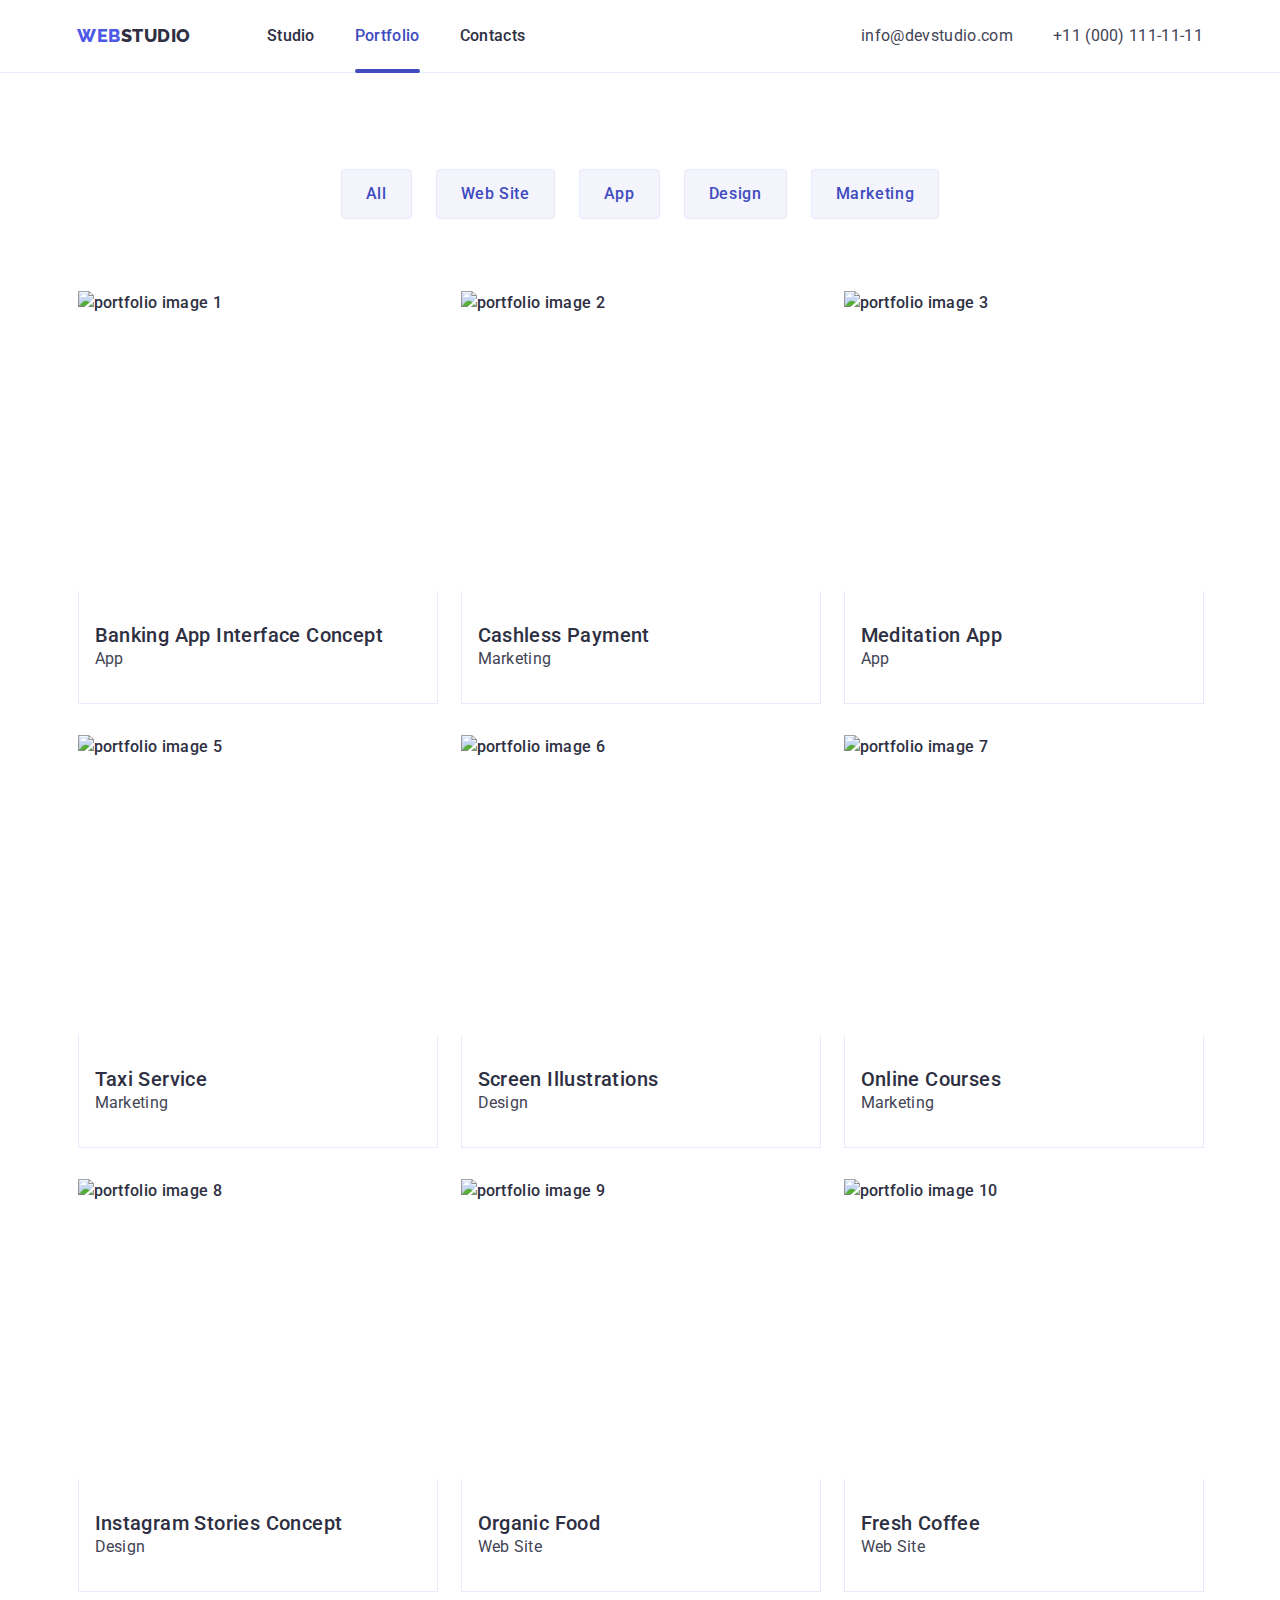
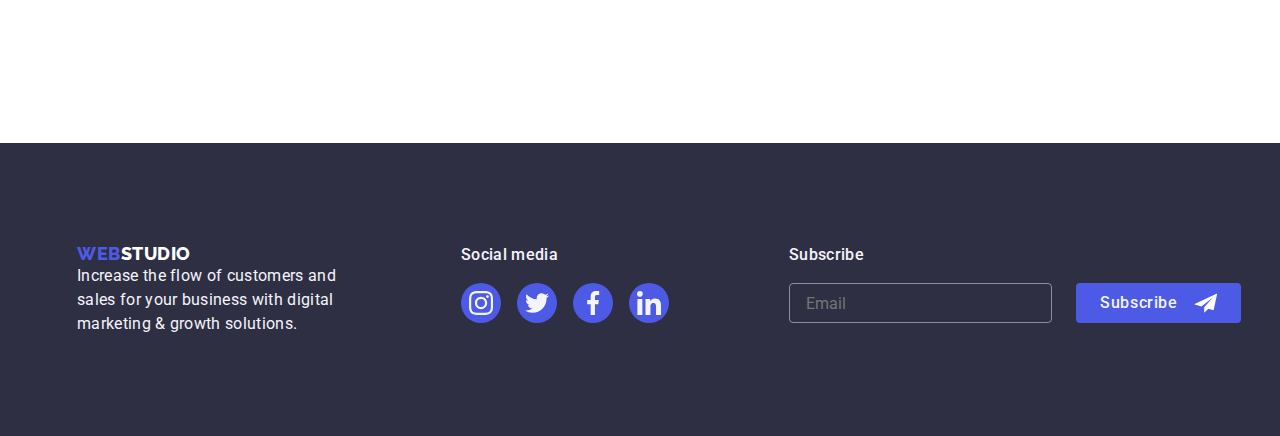
==== commit 65aab0c6: "updated styles" ====
--- a/portfolio.html
+++ b/portfolio.html
@@ -13,10 +13,7 @@
 
     <link rel="stylesheet" type="text/css"
           href=" https://cdnjs.cloudflare.com/ajax/libs/modern-normalize/2.0.0/modern-normalize.min.css">
-    <link rel="stylesheet" type="text/css" href="./css/styles.css">
-    <link rel="stylesheet" type="text/css" href="./css/tablet.css">
-    <link rel="stylesheet" type="text/css" href="./css/desktop.css">
-
+    <link rel="stylesheet" type="text/css" href="./css/old.css">
 </head>
 <body>
 <header>
--- a/css/old.css
+++ b/css/old.css
@@ -0,0 +1,1165 @@
+
+:root {
+    --iris: #4d5ae5;
+    --ocean: #404bbf;
+    --navy-blue: #2e2f42;
+    --green: #31d0aa;
+    --slate: #434455;
+    --light-slate: #8e8f99;
+    --cornflower: #e7e9fc;
+    --cloud: #f4f4fd;
+    --navy-blue-modal: rgba(46, 47, 66, 0.4);
+    --grey: rgba(46, 47, 66, 0.7);
+    --white: #fff;
+    --dairy: #fcfcfc;
+    --normal: #9747FF;
+    --primary-font: "Roboto", sans-serif;
+    --title-font: "Oswald", sans-serif;
+    --logo-font: 'Raleway', sans-serif;
+    --trns-slow: 600ms ease-out;
+    --trns-fast: 250ms cubic-bezier(0.4, 0, 0.2, 1);
+    --navi-blue: rgba(46, 47, 66, 0.4);
+
+}
+
+h1,
+h2,
+h3,
+h4,
+h5,
+h6 {
+    margin: 0;
+}
+
+
+h1 {
+    font-family: var(--title-font);
+    font-weight: 700;
+    font-size: 56px;
+    line-height: 107%;
+    letter-spacing: 0.02em;
+    color: var(--navy-blue);
+}
+
+ul {
+    margin: 0;
+    padding: 0;
+}
+
+h2 {
+    font-family: var(--title-font);
+    font-weight: 700;
+    font-size: 36px;
+    line-height: 111%;
+    letter-spacing: 0.02em;
+    text-transform: capitalize;
+    text-align: center;
+    color: var(--navy-blue);
+}
+
+h3 {
+    /*font-family: var(--primary-font);*/
+    font-weight: 500;
+    font-size: 20px;
+    line-height: 120%;
+    letter-spacing: 0.02em;
+    color: var(--navy-blue);
+}
+
+body {
+    font-family: var(--primary-font);
+    font-weight: 500;
+    font-size: 16px;
+    line-height: 140%;
+    color: var(--navy-blue);
+    margin: 0;
+    padding: 0;
+}
+
+img {
+    display: block;
+}
+
+p {
+    margin: 0;
+    font-family: inherit;
+    font-weight: 400;
+    font-size: 16px;
+    line-height: 150%;
+    letter-spacing: 0.02em;
+    color: var(--slate);
+}
+
+.small {
+    font-family: inherit;
+    font-weight: 500;
+    font-size: 16px;
+    line-height: 140%;
+    color: var(--navy-blue);
+}
+
+.medium {
+    font-family: inherit;
+    font-weight: 500;
+    font-size: 16px;
+    line-height: 150%;
+    letter-spacing: 0.02em;
+    color: var(--navy-blue);
+}
+
+button {
+    font-family: inherit;
+    font-weight: 500;
+    font-size: 16px;
+    line-height: 140%;
+    /*box-shadow: 0 4px 4px 0 rgba(0, 0, 0, 0.15);*/
+    background: var(--iris);
+    color: var(--white);
+    cursor: pointer;
+    border-radius: 4px;
+    padding: 16px 32px;
+    letter-spacing: 0.04em;
+}
+
+button:hover {
+    box-shadow: 0 4px 4px 0 rgba(0, 0, 0, 0.15);
+    background: var(--ocean);
+    transition: background-color var(--trns-fast);
+}
+
+a {
+    font-family: inherit;
+    font-weight: 400;
+    font-size: 12px;
+    line-height: 133%;
+    letter-spacing: 0.04em;
+    text-decoration: none;
+    text-decoration-skip-ink: none;
+    color: var(--iris);
+}
+
+a:hover {
+    text-decoration: underline;
+}
+
+a:active {
+    font-family: inherit;
+    font-weight: 500;
+    font-size: 16px;
+    line-height: 150%;
+    letter-spacing: 0.02em;
+    color: var(--ocean);
+}
+
+li {
+    list-style-type: none;
+}
+
+
+nav {
+    display: flex;
+    align-items: center;
+}
+
+.logo {
+    font-family: var(--logo-font);
+    font-weight: 800;
+    font-size: 18px;
+    line-height: 117%;
+    letter-spacing: 0.03em;
+    text-transform: uppercase;
+    color: var(--iris);
+    margin-right: 76px;
+    flex-wrap: wrap;
+}
+
+.logo span {
+    color: var(--navy-blue);
+}
+
+.logo:hover {
+    text-decoration: none;
+}
+
+.team {
+    padding: 120px 0 120px 0;
+    text-align: center;
+    background: var(--cloud);
+}
+
+.logo {
+    display: block;
+}
+
+footer .logo span {
+    color: #fff;
+}
+
+.filter {
+    padding-top: 96px;
+    padding-bottom: 72px;
+
+}
+
+.filter ul {
+    display: flex;
+    gap: 24px;
+    justify-content: center;
+    margin-bottom: 72px;
+}
+
+.filter a {
+    font-family: inherit;
+    font-weight: 500;
+    font-size: 16px;
+    line-height: 150%;
+    letter-spacing: 0.02em;
+    color: var(--navy-blue);
+    cursor: pointer;
+}
+
+.filter a:hover,
+.filter a:active {
+    /*color: var(--iris);*/
+    text-decoration: none;
+
+
+}
+
+.visuality-hidden {
+    position: absolute;
+    width: 1px;
+    height: 1px;
+    margin: -1px;
+    border: 0;
+    padding: 0;
+    white-space: nowrap;
+    clip-path: inset(100%);
+    clip: rect(0 0 0 0);
+    overflow: hidden;
+}
+
+.li {
+    color: var(--slate);
+    font-weight: 400;
+    font-size: 16px;
+    line-height: 150%;
+    letter-spacing: 0.02em;
+}
+
+.portfolio {
+    display: flex;
+    align-content: center;
+    flex-wrap: wrap;
+    margin: 0;
+    list-style: none;
+
+}
+
+.portfolio li {
+    display: flex;
+    width: 359px;
+    height: 420px;
+    /*padding-bottom: 32px;*/
+    flex-direction: column;
+    align-items: flex-start;
+    gap: 32px;
+    flex-shrink: 0;
+
+}
+
+.card-content {
+    border: 1px solid var(--cornflower);
+    border-top: none;
+    padding: 32px 16px;
+}
+
+.portfolio img {
+    width: 360px;
+    height: 300px;
+    flex-shrink: 0;
+}
+
+.portfolio h3 {
+    font-family: var(--primary-font);
+    font-size: 20px;
+    font-style: normal;
+    font-weight: 500;
+    line-height: 24px; /* 120% */
+    letter-spacing: 0.4px;
+
+}
+
+.portfolio p {
+    font-family: var(--primary-font);
+    font-size: 16px;
+    font-style: normal;
+    font-weight: 400;
+    line-height: 24px; /* 150% */
+    letter-spacing: 0.32px;
+}
+
+footer {
+    color: var(--cloud);
+    background-color: var(--navy-blue)
+}
+
+footer p {
+    color: var(--cloud);
+}
+
+.solutions {
+    text-align: center;
+    padding: 188px 0;
+    background-position: center;
+    background-size: cover;
+    background-image: linear-gradient(rgba(46, 47, 66, 0.7),
+    rgba(46, 47, 66, 0.7)), url('../images/people_in_the_office.jpeg');
+
+}
+
+
+.solutions div {
+
+    flex-direction: column;
+    justify-content: center;
+    align-items: center;
+    gap: 10%
+
+}
+
+.solutions .container button {
+    width: 169px;
+    height: 56px;
+}
+
+h1 {
+    font-family: var(--title-font);
+    font-weight: 700;
+    font-size: 56px;
+    line-height: 107%;
+    letter-spacing: 0.02em;
+    text-align: center;
+    color: var(--white);
+}
+
+.main-title {
+    margin-bottom: 48px;
+}
+
+button {
+    border: 1px solid var(--cornflower);
+    padding: 12px 24px;
+    background-color: var(--cloud);
+    color: var(--ocean);
+    font-family: var(--primary-font);
+    font-weight: 500;
+    font-size: 16px;
+    line-height: 150%;
+    letter-spacing: 0.04em;
+}
+
+button:hover,
+button:focus {
+    border: 1px solid var(--cornflower);
+    padding: 12px 24px;
+    color: var(--cloud);
+    background-color: var(--ocean);
+    transition: var(--trns-fast);
+    transition-property: background, color;
+    cursor: pointer;
+}
+
+/*index button*/
+.solutions button {
+    color: var(--cloud);
+    background-color: var(--ocean);
+    box-shadow: 0 4px 4px 0 rgba(0, 0, 0, 0.15);
+    background: var(--iris);
+    border: 0px;
+}
+
+.solutions button:hover,
+.solutions button:focus {
+    color: var(--cloud);
+    background-color: var(--ocean);
+    box-shadow: 0 4px 4px 0 rgba(0, 0, 0, 0.15);
+    transition-property: background-color, box-shadow;
+    transition-duration: var(--trns-fast);
+}
+
+/*index button*/
+
+.container {
+    margin: 0 auto;
+    padding: 0 16px;
+    width: 1158px;
+    flex-shrink: 0;
+}
+
+header {
+    border-bottom: 1px solid var(--cornflower);
+}
+
+header .container {
+    display: flex;
+    align-items: center;
+}
+
+.menu {
+    display: flex;
+    gap: 40px;
+}
+
+address {
+    margin-left: auto;
+}
+
+address ul {
+    font-style: normal;
+    cursor: pointer;
+    font-weight: 400;
+    font-size: 16px;
+    line-height: 150%;
+    display: flex;
+    letter-spacing: 0.02em;
+    color: var(--slate);
+    gap: 40px;
+    margin: 0;
+    padding: 0;
+}
+
+
+address li:hover {
+    color: var(--ocean);
+    transition-property: color;
+    transition: var(--trns-fast);
+    cursor: pointer;
+}
+
+address li:active {
+    font-weight: 400;
+}
+
+.vision {
+    display: flex;
+    gap: 24px;
+}
+
+.vision h3 {
+    margin-bottom: 8px;
+}
+
+.benefits {
+    display: flex;
+    gap: 16px; /* якщо 24 то не поміщається три картинки у рядок*/
+
+    flex-wrap: wrap;
+    margin: 0;
+    list-style: none;
+}
+
+.section-benefits {
+    padding: 0 0 120px 0;
+}
+
+
+.benefits .item {
+    width: calc((100% - 32px) / 3)
+}
+
+.benefits-h2 {
+    margin-bottom: 72px;
+}
+
+
+.team-list {
+    margin-top: 72px;
+    display: flex;
+    padding-left: 0;
+}
+
+.team-list .card {
+    flex-direction: column;
+    justify-content: center;
+    align-items: center;
+    margin-right: 24px;
+    width: calc((100%) / 4);
+    border-radius: 0px 0px 4px 4px;
+    background: #FFF;
+    box-shadow: 0px 1px 6px 0px rgba(46, 47, 66, 0.08), 0px 1px 1px 0px rgba(46, 47, 66, 0.16), 0px 2px 1px 0px rgba(46, 47, 66, 0.08);
+}
+
+.team-list .card:hover {
+    box-shadow: 0px 2px 1px 0px rgba(46, 47, 66, 0.08),
+    0px 1px 1px 0px rgba(46, 47, 66, 0.16),
+    0px 1px 6px 0px rgba(46, 47, 66, 0.08);
+
+    transition: box-shadow var(--trns-fast);
+}
+
+.team-card-content {
+    padding: 32px 0 32px 0;
+}
+
+.team-card-content h3 {
+    margin-bottom: 8px;
+}
+
+
+footer {
+    padding: 100px 0 100px 0;
+    background-color: var(--navy-blue);
+}
+
+.footer-p {
+    width: 264px !important;
+    font-family: var(--primary-font);
+    font-size: 16px;
+    font-style: normal;
+    font-weight: 400;
+    line-height: 24px; /* 150% */
+    letter-spacing: 0.32px;
+
+}
+
+
+.menu a {
+    display: block;
+    font-family: var(--primary-font);
+    font-weight: 500;
+    font-size: 16px;
+    line-height: 150%;
+    letter-spacing: 0.02em;
+    color: var(--navy-blue);
+    cursor: pointer;
+    padding: 24px 0;
+
+
+}
+
+.menu a:hover {
+    text-decoration: none !important;
+    font-family: inherit;
+    font-weight: 500;
+    font-size: 16px;
+    line-height: 150%;
+    padding: 24px 0;
+    letter-spacing: 0.02em;
+    color: var(--ocean);
+    transition: color var(--trns-fast);
+}
+
+.vision-div {
+    height: 112px;
+    width: 100%;
+    background-color: #F4F4FD;
+    position: relative;
+    text-align: center;
+    display: flex;
+    align-items: center;
+    justify-content: center;
+    margin-bottom: 22px;
+    border: 1px solid rgba(255, 255, 255, 0.5);
+}
+
+.vision-icon {
+    height: 64px;
+}
+
+.section-vision {
+    padding: 120px 0;
+}
+
+.social-wrapper {
+    width: 40px;
+    height: 40px;
+}
+
+.social-wrapper a {
+    width: 100%;
+    height: 100%;
+    display: flex;
+    background-color: var(--iris);
+    align-items: center;
+    justify-content: center;
+    border-radius: 50%;
+}
+
+.social-wrapper a:hover,
+.social-wrapper a:focus {
+
+    background-color: var(--ocean);
+    border-color: var(--ocean);
+    transition-property: background-color, color;
+    transition: var(--trns-fast);
+    cursor: pointer;
+}
+
+.social-footer p {
+    color: var(--WHITE);
+    font-family: var(--primary-font);
+    font-size: 16px;
+    font-weight: 500;
+    line-height: 24px;
+    letter-spacing: 0.02em;
+    text-align: left;
+    margin-bottom: 16px;
+
+}
+
+.footer-wrapper {
+    gap: 120px;
+    display: flex;
+    align-items: self-start;
+    justify-content: left;
+}
+
+.footer-social-wrapper {
+    display: flex;
+    align-items: center;
+    justify-content: center;
+    gap: 16px;
+    align-content: center;
+    background-color: inherit;
+
+}
+
+.footer-social-wrapper a:hover,
+.footer-social-wrapper a:focus {
+    background-color: var(--green);
+    transition-property: background-color, color;
+    transition: var(--trns-fast);
+    cursor: pointer;
+}
+
+.social-main {
+    margin-top: 8px;
+    align-items: center;
+    justify-content: center;
+    display: flex;
+    gap: 24px;
+    align-content: center;
+}
+
+.customers {
+    padding-top: 120px;
+    padding-bottom: 120px;
+}
+
+.customers h2 {
+
+    margin-bottom: 72px;
+    text-align: center;
+    width: 100%;
+}
+
+.customers-wrapper {
+
+    display: inline-flex;
+    gap: 24px;
+    align-content: center;
+    align-items: center;
+    justify-content: center;
+}
+
+.customer-card {
+    width: 168px;
+    height: 88px;
+}
+
+.customer-card a:hover, .customer-card a:focus {
+    border: 1px solid var(--ocean);
+    color: var(--ocean);
+    cursor: pointer;
+    fill: var(--ocean) !important;
+    transition-property: color;
+    transition: var(--trns-fast);
+}
+
+.customer-card a {
+    display: flex;
+    align-items: center;
+    justify-content: center;
+    align-content: center;
+    border: 1px solid var(--light-slate);
+    fill: var(--light-slate);
+    height: 100%;
+    width: 100%;
+    align-content: center;
+    text-align: center;
+}
+
+.header-menu-link {
+    position: relative;
+    display: block;
+    padding: 32px 0;
+    font-weight: 500;
+    line-height: 1.14;
+
+    /*transition-property: color;*/
+    /* transition-duration: 500ms;*/
+    /* transition-timing-function: ease-in;*/
+    /* transition-delay: 2s;  */
+    transition: var(--trns-fast);
+    transition-property: color;
+}
+
+/* Active state */
+.header-menu-link:hover,
+.header-menu-link:focus {
+    color: rgb(var(--ocean));
+    transition: color var(--trns-fast);
+}
+
+.header-menu-link::after {
+    content: '';
+    position: absolute;
+    left: 0;
+    bottom: -1px;
+    display: block;
+    width: 100%;
+    color: var(--ocean);
+    height: 4px;
+    border-radius: 2px;
+    background-color: transparent;
+
+}
+
+.header-menu-link.current {
+    color: var(--ocean);
+}
+
+.header-menu-link.current::after {
+    content: '';
+    display: block;
+    width: 100%;
+    height: 4px;
+    border-radius: 2px;
+    background-color: var(--ocean);
+
+}
+
+.header-menu-link:hover::after,
+.header-menu-link:focus::after {
+    content: '';
+    margin-top: 20px;
+    background-color: var(--ocean);
+    transition: background-color var(--trns-fast);
+}
+
+.portfolio-box {
+    position: relative;
+    overflow: hidden;
+}
+
+.overlay {
+    position: absolute;
+    top: 0;
+    left: 0;
+    transform: translateY(100%);
+    width: 100%;
+    height: 100%;
+    display: flex;
+    justify-content: center;
+    align-items: center;
+    padding: 40px;
+    font-size: 14px;
+    line-height: 1.28;
+    letter-spacing: -0.02em;
+    color: var(--light, #fafafa);
+    background-color: var(--ocean);
+    opacity: 0.9;
+    transition: 400ms ease-in 0s, 300ms var(--trns-fast);
+    transition-property: transform, filter;
+}
+
+.card:hover .overlay,
+.card:focus .overlay {
+    transform: translateY(0);
+    filter: blur(0px);
+}
+
+.backdrop {
+    position: fixed;
+    inset: 0;
+    background: rgba(46, 47, 66, 0.4);
+    visibility: visible;
+    pointer-events: initial;
+    transition: var(--trns-slow);
+    transition-property: opacity, visibility;
+    transition-delay: 0ms;
+}
+
+.backdrop.is-hidden {
+    opacity: 0;
+    visibility: hidden;
+    pointer-events: none;
+    transition-delay: 500ms;
+}
+
+.modal {
+    position: absolute;
+    top: 50%;
+    left: 50%;
+    transform: translateX(-50%) translateY(-50%) scale(1);
+    width: 408px;
+    min-height: 584px;
+    background-color: var(--dairy);
+    border-radius: 4px;
+    opacity: 100%;
+    transition-duration: 300ms;
+    transition-timing-function: cubic-bezier(0.42, 0, 0.21, 1.5);
+    transition-property: transform, opacity;
+    transition-delay: 600ms;
+    padding: 72px 24px 24px 24px;
+}
+
+.backdrop.is-hidden .modal {
+    transform: translateX(-50%) translateY(-50%) scale(0.3);
+    opacity: 0;
+    transition-delay: 0ms;
+}
+
+.modal-btn {
+    display: flex;
+    padding: 5px;
+    border-radius: 50%;
+    position: absolute;
+    top: 24px;
+    right: 24px;
+    box-shadow: 0px 2px 1px 0px rgba(0, 0, 0, 0.2),
+    0px 1px 3px 0px rgba(0, 0, 0, 0.12),
+    0px 1px 1px 0px rgba(0, 0, 0, 0.14);
+    background-color: transparent;
+}
+
+.modal-btn svg {
+    fill: var(--cloud);
+}
+
+button.modal-btn:hover,
+button.modal-btn:focus {
+    display: flex;
+    padding: 5px;
+    border-radius: 50%;
+    position: absolute;
+    top: 24px;
+    right: 24px;
+    background-color: var( --ocean );
+}
+
+button.modal-btn:hover >svg,
+button.modal-btn:focus >svg{
+    fill: var(--cornflower);
+}
+
+/* #endregion */
+
+
+/*form*/
+.icon-modal {
+    position: absolute;
+    width: 18px;
+    height: 24px;
+    left: 34px;
+    margin-top: 12px;
+}
+
+.field-wrapper {
+    width: 100%;
+}
+
+.field-wrapper input {
+    height: 40px;
+    margin-top: 5px;
+
+}
+
+.field-wrapper :focus-within {
+    color: var(--ocean);
+    fill: var(--ocean);
+}
+
+input[type="checkbox"]:checked .label-checkbox {
+    color: var(--ocean);
+    fill: var(--ocean);
+}
+
+.form-group {
+    width: 100%;
+    margin-bottom: 8px;
+    padding-left: 34px;
+    border-radius: 4px;
+    border: 1px solid var(--light-slate);
+    line-height: 16px;
+
+}
+
+label {
+    display: block;
+    margin-bottom: 4px;
+}
+
+.header-modal {
+    color: var(--NAVY-BLUE, #2E2F42);
+    text-align: center;
+    margin-bottom: 16px;
+    font-family: var(--primary-font);
+    font-size: 16px;
+    font-style: normal;
+    font-weight: 500;
+    line-height: 24px; /* 150% */
+
+    letter-spacing: 0.32px;
+}
+
+label {
+    color: var(--LIGHT-SLATE, #8E8F99);
+    /* Small Text */
+    font-family: var(--primary-font);
+    font-size: 12px;
+    font-style: normal;
+    font-weight: 400;
+    line-height: 14px; /* 116.667% */
+    letter-spacing: 0.48px;
+}
+
+.label-checkbox {
+    margin-top: 5px;
+}
+
+.modal-wrapper {
+    margin-left: 24px;
+    margin-right: 24px;
+    display: flex;
+    width: 360px;
+    flex-direction: column;
+    align-items: center;
+    justify-content: center;
+
+}
+
+.modal-submit-button {
+    color: var(--cloud);
+    margin-right: 50%;
+    margin-left:50%;
+    background-color: var(--ocean);
+    box-shadow: 0 4px 4px 0 rgba(0, 0, 0, 0.15);
+    background: var(--iris);
+    width: 169px;
+    height: 56px;
+    transform: translateX(-50%);
+}
+
+.modal-submit-button :hover {
+    padding: 16px 32px !important;
+}
+
+.form-group-textarea {
+    width: 100%;
+    margin-bottom: 16px;
+    padding-left: 8px;
+    padding-top: 5px;
+    border-radius: 4px;
+    border: 1px solid var(--light-slate);
+    /*line-height: 16px;*/
+    resize: none;
+    margin-top: 4px;
+
+    font-size: 12px;
+    font-weight: 400;
+    line-height: 14px;
+    letter-spacing: 0.04em;
+    height: 120px;
+    text-align: left;
+    outline: transparent;
+}
+
+.form-group-textarea:focus{
+    border-color: var(--ocean);
+}
+
+.form-group-textarea::placeholder {
+    color: var(--navi-blue);
+}
+
+
+.form-field {
+    display: flex;
+    align-items: center;
+    margin-top: 2px;
+    gap: 4px;
+}
+
+.review-form-agreement {
+    margin-bottom: 24px;
+}
+
+.review-form-agreement-desc {
+    font-size: 14px;
+    line-height: 1.21;
+    letter-spacing: -0.02em;
+    color: rgba(64, 64, 64, 0.6);
+}
+
+.review-form-checkbox {
+
+}
+
+input[type='checkbox'] + .review-form-agreement-desc > .review-form-checkbox {
+    display: inline-flex;
+    align-items: center;
+    justify-content: center;
+    width: 16px;
+    height: 16px;
+    margin-right: 12px;
+    border-radius: 4px;
+
+    border: 1px solid var(--navi-blue);
+    cursor: pointer;
+    transition: var(--trns-fast);
+
+    /*content:  url("data:image/svg+xml,%3Csvg aria-hidden='true' style='position: absolute; width: 0; fill: red; height: 0; overflow: hidden;' version='1.1' xmlns='http://www.w3.org/2000/svg' xmlns:xlink='http://www.w3.org/1999/xlink'%3E%3Cdefs%3E%3C/defs%3E%3C/svg%3E%0A");*/
+
+}
+
+input[type='checkbox']:checked + .review-form-agreement-desc > .review-form-checkbox {
+    content: url("data:image/svg+xml, %3Csvg xmlns='http://www.w3.org/2000/svg' width='16' height='16' fill='none'%3E%3Crect width='15' height='15' x='.5' y='.5' fill='%23404BBF' rx='1.5'/%3E%3Crect width='15' height='15' x='.5' y='.5' stroke='%23404BBF' rx='1.5'/%3E%3Cpath fill='%23F4F4FD' d='M11.446 4.255A.917.917 0 0 1 13 4.901a.928.928 0 0 1-.242.649l-4.894 6.154a.921.921 0 0 1-1.019.229.918.918 0 0 1-.306-.204L3.293 8.466a.925.925 0 0 1-.226-1.024.925.925 0 0 1 .87-.578.916.916 0 0 1 .656.294L7.162 9.74l4.26-5.458a.311.311 0 0 1 .025-.027h-.001Z'/%3E%3C/svg%3E");
+    width: 20px; /* Adjust size as needed */
+    display: inline-flex;
+    align-items: center;
+    justify-content: center;
+    width: 16px;
+    height: 16px;
+    margin-right: 12px;
+    border-radius: 4px;
+
+    border: 1px solid var(--navi-blue);
+    cursor: pointer;
+    transition: var(--trns-fast);
+}
+
+.review-form-agreement-desc {
+    font-size: 14px;
+    line-height: 1.21;
+    letter-spacing: -0.02em;
+
+    font-size: 12px;
+    font-weight: 400;
+    line-height: 16px;
+    letter-spacing: 0.04em;
+    text-align: left;
+
+}
+
+.review-form-agreement-desc > span {
+    transform: translateY(20%);
+}
+
+.review-form-agreement-link {
+    color: var(--iris);
+    text-decoration: underline;
+    text-decoration-skip-ink: none;
+}
+
+.footer-form {
+    display: flex;
+    flex-direction: row;
+    /*align-items: center;*/
+}
+
+.footer-email {
+    height: 40px;
+    width: 263px;
+    color: var(--cloud);
+    margin-right: 24px;
+}
+
+.footer-email input {
+    padding-left: 16px;
+    margin-top: 16px;
+    outline: transparent;
+    color: var(--cloud);
+    background: transparent;
+}
+.footer-email input:focus,
+
+
+.footer-email label:has(> input:focus){
+    color: var(--cloud);
+}
+.footer-email label:has(>input:active){
+    color: var(--cloud);
+}
+
+
+.footer-form button {
+    display: flex;
+    flex-direction: row;
+    width: 165px;
+    gap: 16px;
+    background-color: var(--iris);
+    color: var(--cloud);
+    height: 40px;
+    justify-content: center;
+    align-items: center;
+    align-content: center;
+    transform: translateY(100%);
+    border: transparent;
+}
+
+.footer-form button:hover,
+.footer-form button:focus {
+    background-color: var(--ocean);
+    border: transparent;
+
+}
+
+.footer-form label {
+    font-size: 16px;
+    font-weight: 500;
+    line-height: 24px;
+    letter-spacing: 0.02em;
+    text-align: left;
+    color: var(--WHITE);
+
+}
+.modal-field{
+    margin-bottom: 8px;
+}
+
+.modal-label{
+    color: var(--LIGHT-SLATE, #8E8F99);
+    font-size: 12px;
+    font-style: normal;
+    font-weight: 400;
+    line-height:   116.667%;
+    letter-spacing: 0.48px;
+}
+
+.modal-box{
+    position: relative;
+}
+
+.modal-input{
+    border-radius: 4px;
+    border: 1px solid var(--NAVY-BLUE-modal, rgba(46, 47, 66, 0.40));
+    width: 100%;
+    height: 40px;
+    padding-left:38px;
+    outline: transparent;
+}
+.modal-input:focus{
+    border-color: var(--ocean);
+}
+.modal-input:focus  + .modal-icon{
+
+    fill:  var(--ocean);
+}
+.modal-icon{
+    position: absolute;
+    top:50%;
+    left:16px;
+    transform: translateY(-50%);
+}